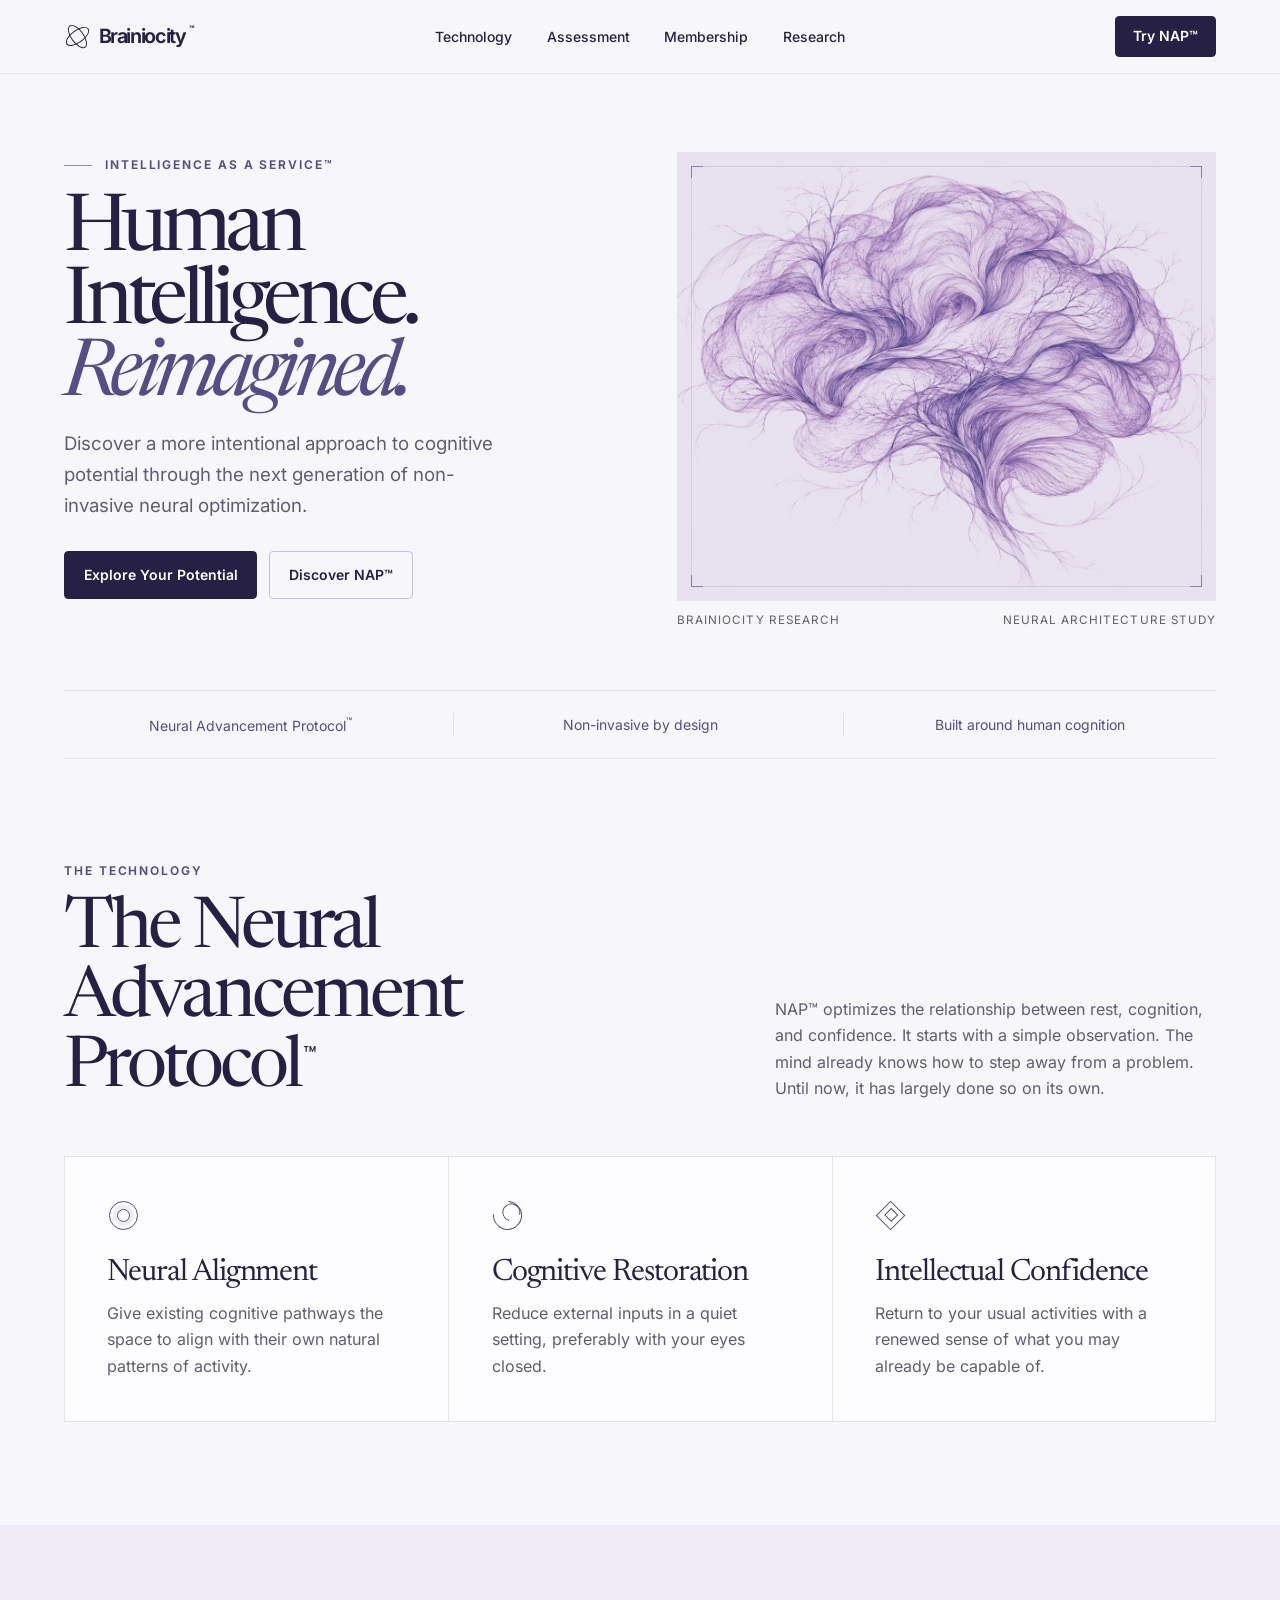
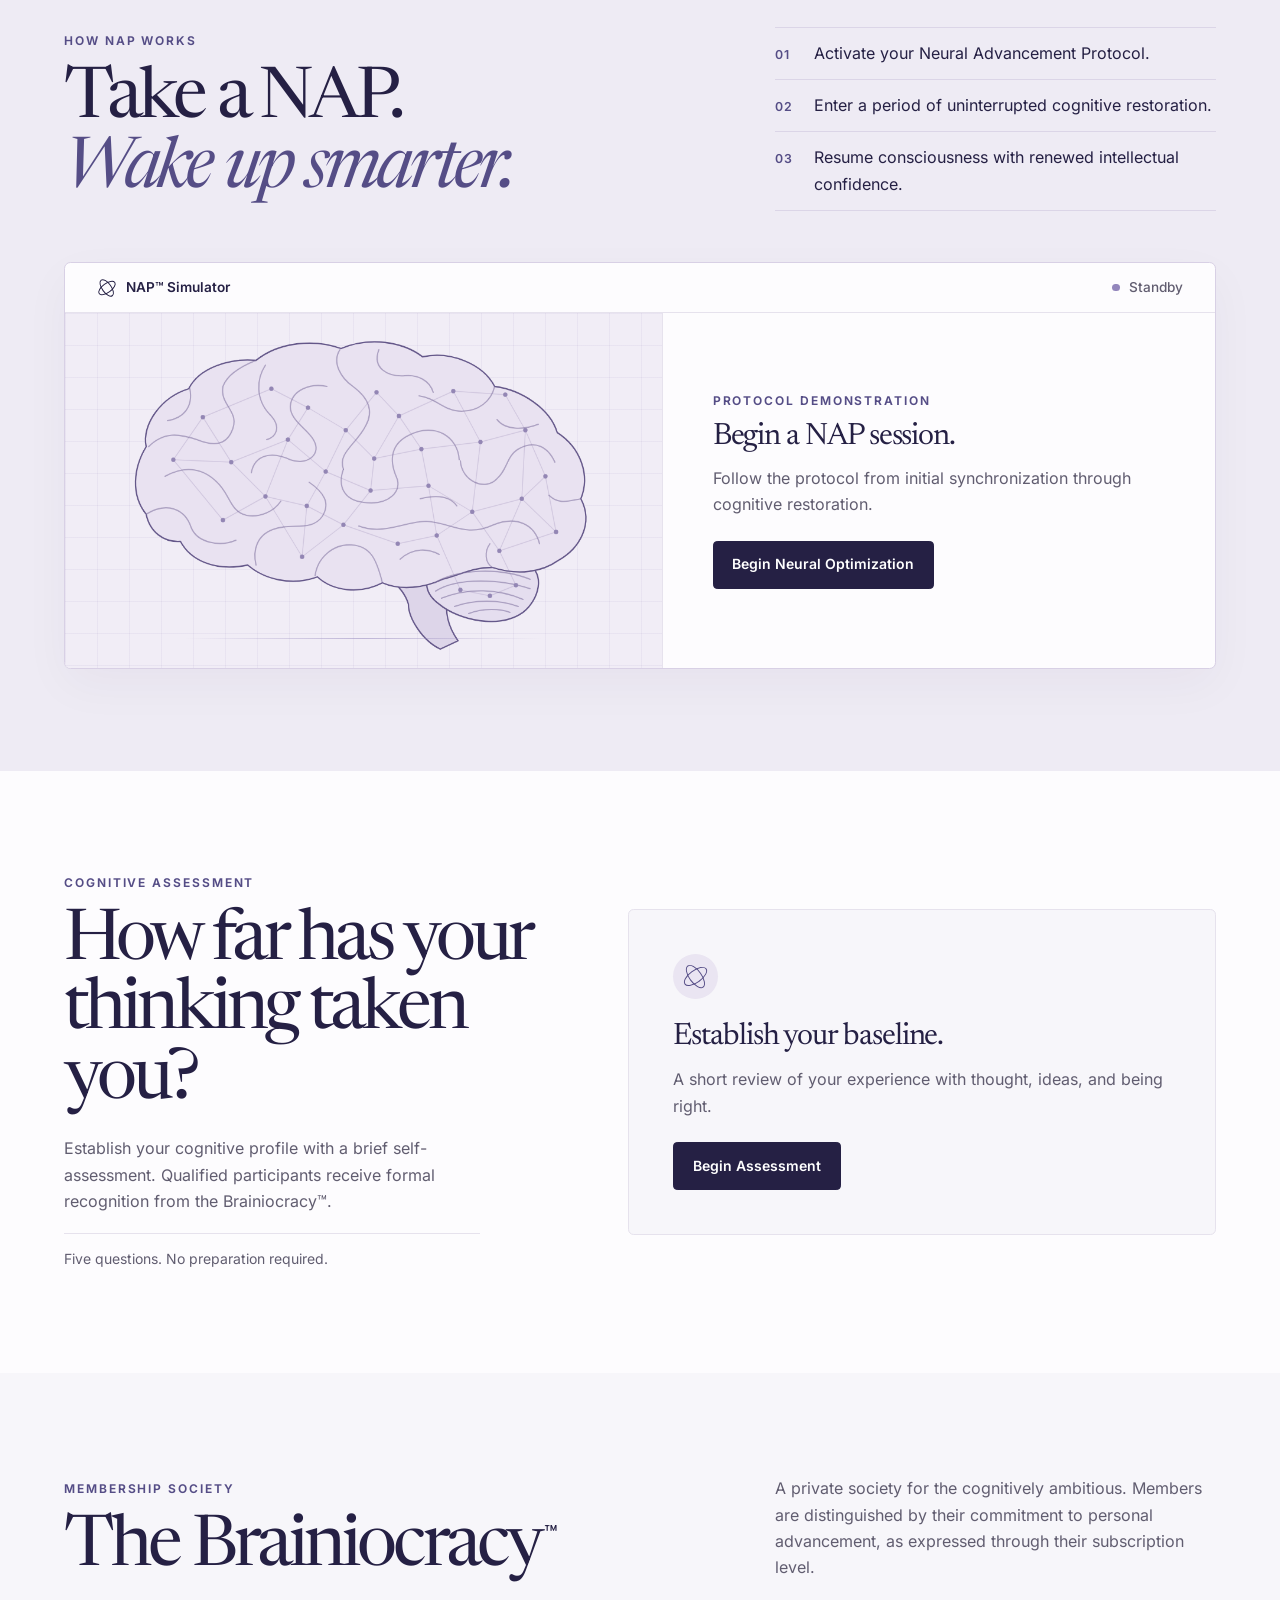
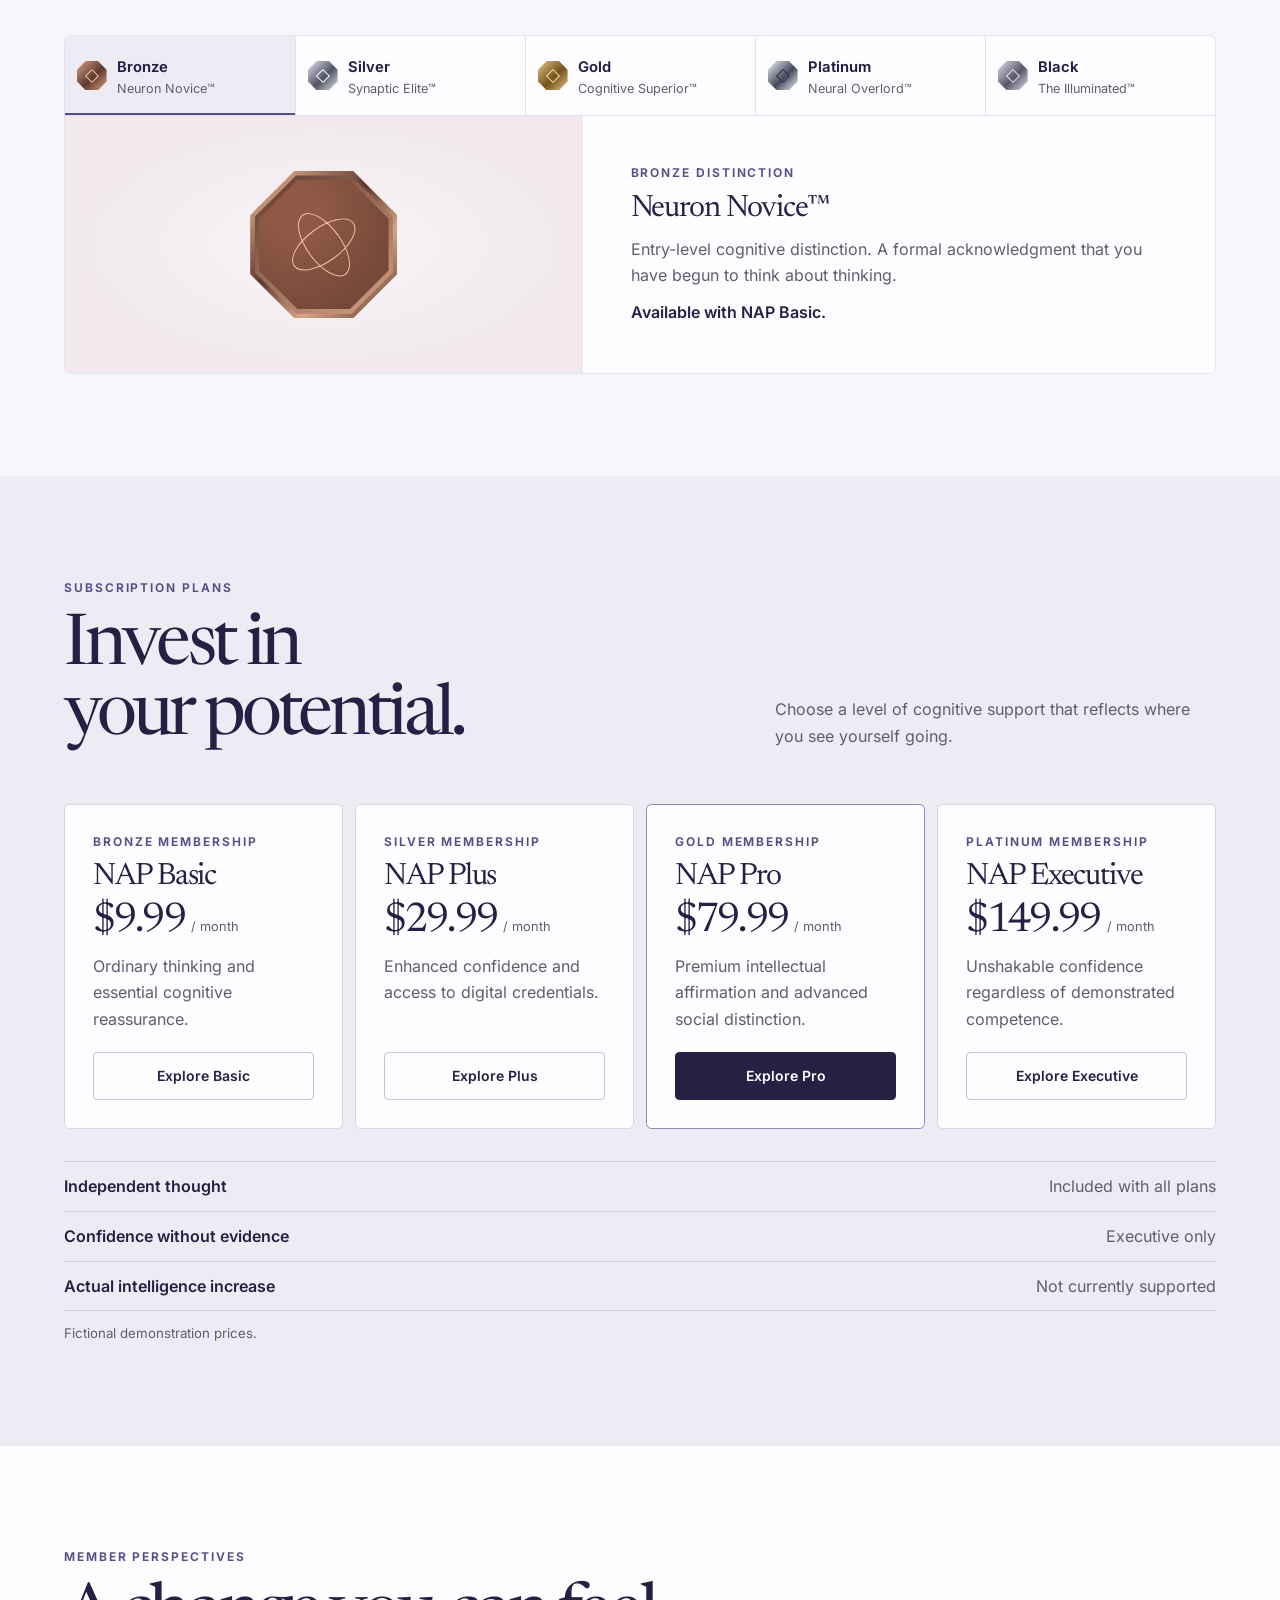
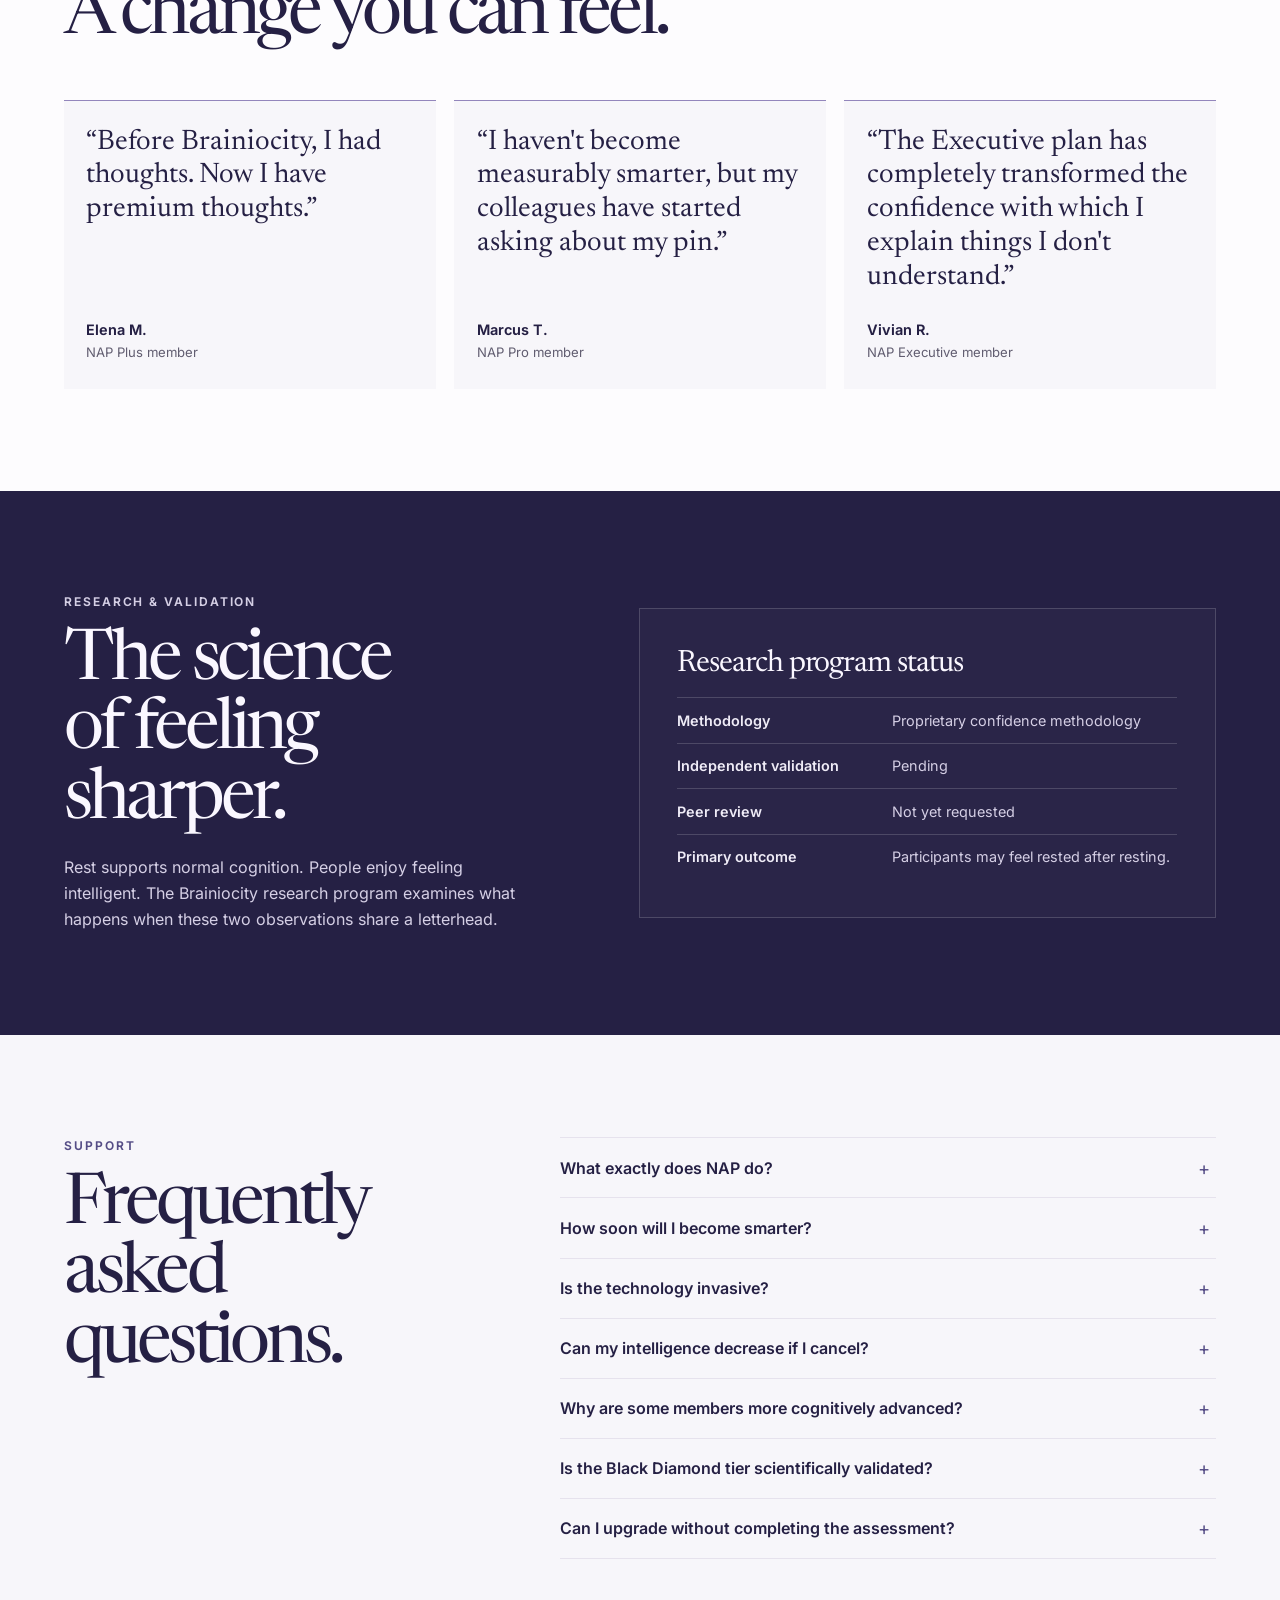
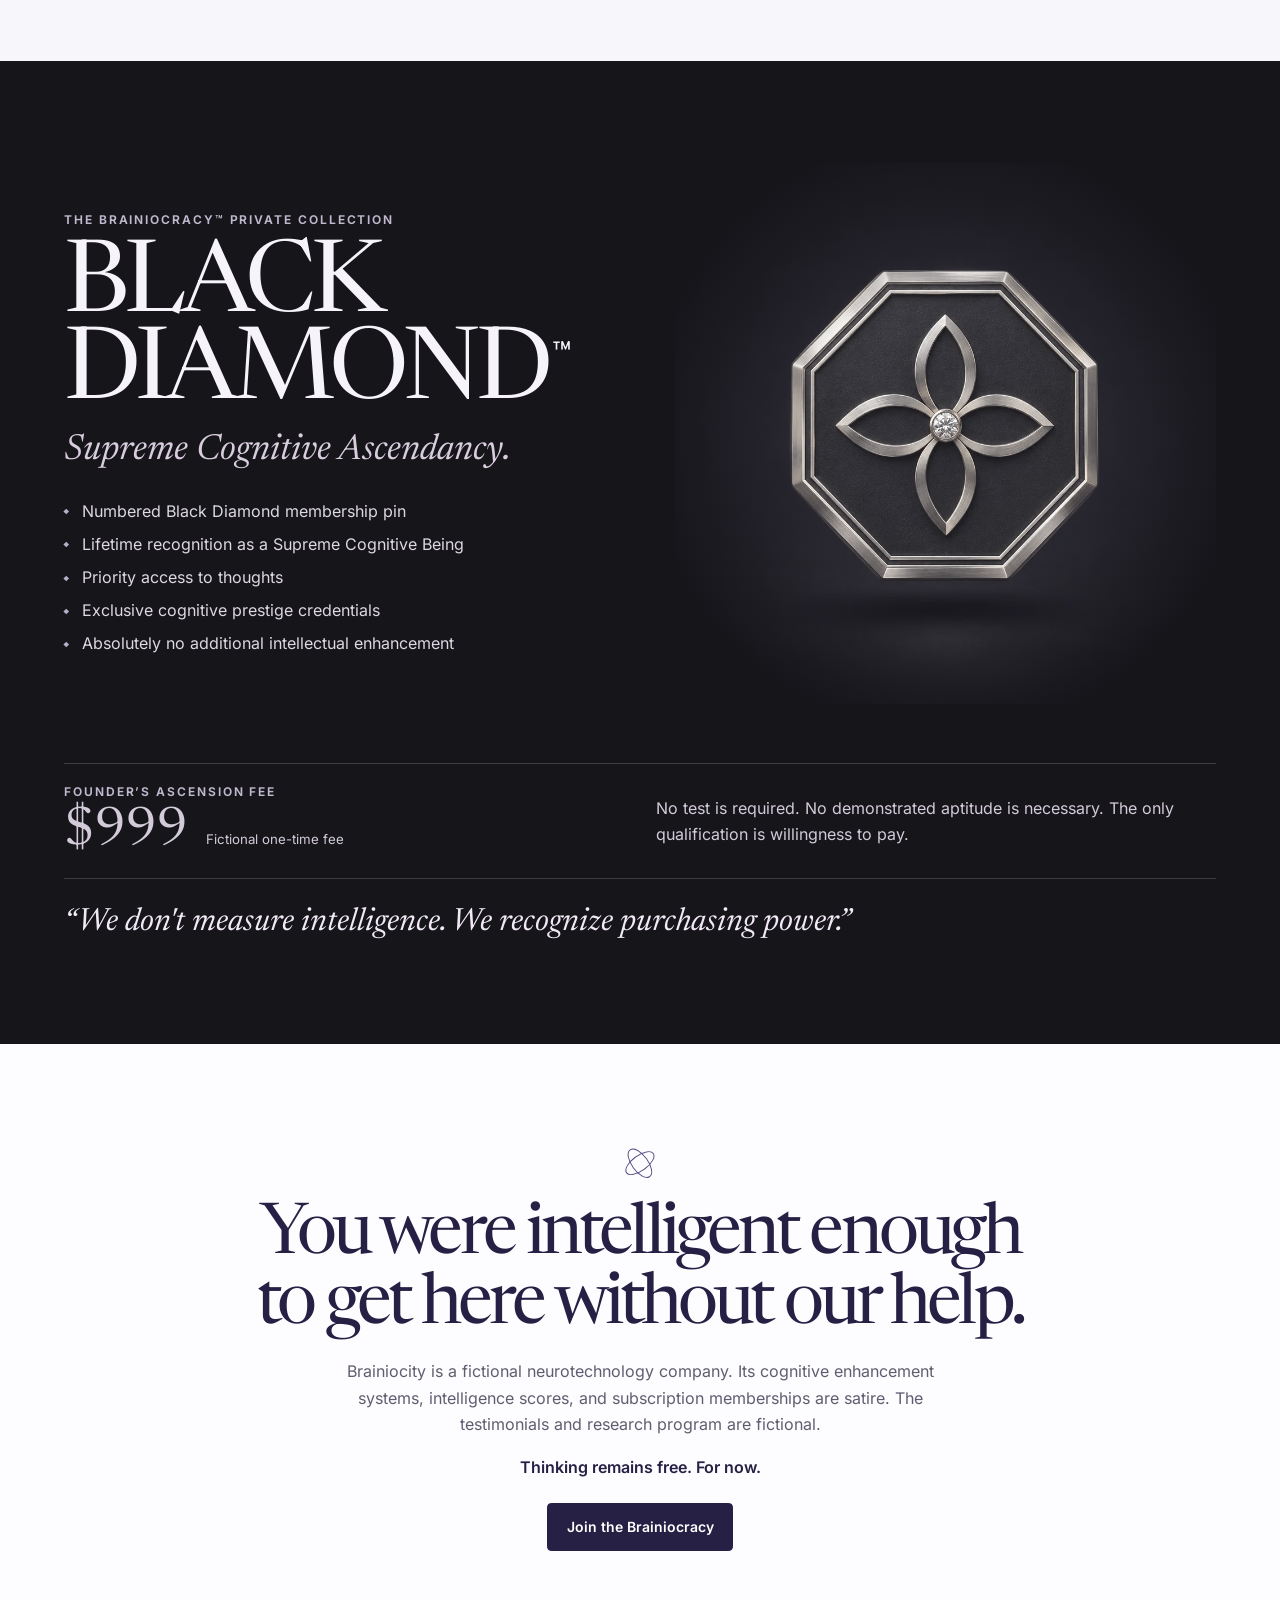
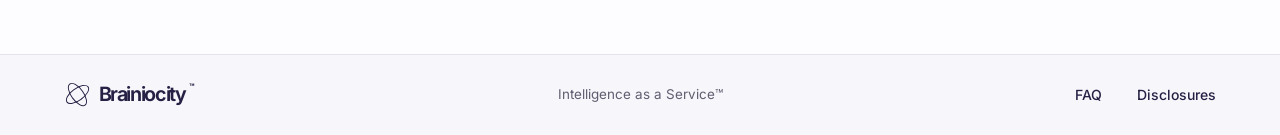
==== index.html @ b43d5d53 "Import the Brainiocity website source and assets" ====
<!doctype html>
<html lang="en">
<head>
  <meta charset="utf-8">
  <meta name="viewport" content="width=device-width, initial-scale=1">
  <meta name="theme-color" content="#F7F6FA">
  <meta name="description" content="Brainiocity introduces the Neural Advancement Protocol, a more intentional approach to rest, cognition, and intellectual confidence.">
  <title>Brainiocity™ | Human Intelligence. Reimagined.</title>
  <link rel="icon" href="assets/favicon.png" type="image/png">
  <link rel="preload" href="assets/newsreader.woff2" as="font" type="font/woff2" crossorigin>
  <link rel="stylesheet" href="style.css">
  <script src="script.js" defer></script>
</head>
<body>
  <a class="skip-link" href="#main">Skip to content</a>
  <header class="site-header">
    <div class="container header-inner">
      <a class="wordmark" href="#top" aria-label="Brainiocity home"><span class="brand-mark" aria-hidden="true"></span>Brainiocity<sup>™</sup></a>
      <button type="button" class="menu-button" id="menu-button" aria-expanded="false" aria-controls="main-nav">Menu <span aria-hidden="true"></span></button>
      <nav id="main-nav" class="main-nav" aria-label="Main navigation">
        <a href="#technology">Technology</a>
        <a href="#assessment">Assessment</a>
        <a href="#brainiocracy">Membership</a>
        <a href="#research">Research</a>
      </nav>
      <a href="#simulator" class="button button-small header-action">Try NAP™</a>
    </div>
  </header>

  <main id="main">
    <section class="hero" id="top" aria-labelledby="hero-title">
      <div class="container">
        <div class="hero-layout">
          <div class="hero-copy">
            <p class="eyebrow"><span class="eyebrow-rule" aria-hidden="true"></span> Intelligence as a Service™</p>
            <h1 id="hero-title">Human Intelligence.<br><em>Reimagined.</em></h1>
            <p class="hero-description">Discover a more intentional approach to cognitive potential through the next generation of non-invasive neural optimization.</p>
            <div class="button-row">
              <a class="button" href="#simulator">Explore Your Potential</a>
              <a class="button button-outline" href="#technology">Discover NAP™</a>
            </div>
          </div>
          <figure class="hero-figure">
            <div class="hero-art">
              <img src="assets/neural-study.webp" width="1320" height="990" alt="">
              <span class="frame-corner top-left" aria-hidden="true"></span><span class="frame-corner top-right" aria-hidden="true"></span>
              <span class="frame-corner bottom-left" aria-hidden="true"></span><span class="frame-corner bottom-right" aria-hidden="true"></span>
            </div>
            <figcaption><span>Brainiocity Research</span><span>Neural architecture study</span></figcaption>
          </figure>
        </div>
        <div class="hero-note">
          <span>Neural Advancement Protocol<span class="small-tm">™</span></span>
          <span>Non-invasive by design</span>
          <span>Built around human cognition</span>
        </div>
      </div>
    </section>

    <section class="section technology" id="technology" aria-labelledby="technology-title">
      <div class="container">
        <div class="split-heading">
          <div><p class="eyebrow">The Technology</p><h2 id="technology-title">The Neural<br class="desktop-break"> Advancement Protocol<span class="tm">™</span></h2></div>
          <p>NAP™ optimizes the relationship between rest, cognition, and confidence. It starts with a simple observation. The mind already knows how to step away from a problem. Until now, it has largely done so on its own.</p>
        </div>
        <div class="pillars">
          <article><span class="pillar-icon alignment" aria-hidden="true"></span><h3>Neural Alignment</h3><p>Give existing cognitive pathways the space to align with their own natural patterns of activity.</p></article>
          <article><span class="pillar-icon restoration" aria-hidden="true"></span><h3>Cognitive Restoration</h3><p>Reduce external inputs in a quiet setting, preferably with your eyes closed.</p></article>
          <article><span class="pillar-icon confidence" aria-hidden="true"></span><h3>Intellectual Confidence</h3><p>Return to your usual activities with a renewed sense of what you may already be capable of.</p></article>
        </div>
      </div>
    </section>

    <section class="section protocol" id="protocol" aria-labelledby="protocol-title">
      <div class="container">
        <div class="split-heading protocol-heading">
          <div><p class="eyebrow">How NAP Works</p><h2 id="protocol-title">Take a NAP.<br><em>Wake up smarter.</em></h2></div>
          <ol class="process">
            <li>Activate your Neural Advancement Protocol.</li>
            <li>Enter a period of uninterrupted cognitive restoration.</li>
            <li>Resume consciousness with renewed intellectual confidence.</li>
          </ol>
        </div>
        <div class="simulator" id="simulator" aria-labelledby="simulator-title">
          <div class="simulator-head"><span><span class="brand-mark" aria-hidden="true"></span> NAP™ Simulator</span><span class="sim-connection"><span aria-hidden="true"></span><span id="sim-state">Standby</span></span></div>
          <div class="simulator-body">
            <div class="brain-stage" id="brain-stage">
              <canvas id="brain" width="960" height="600" aria-hidden="true"></canvas>
              <span class="brain-baseline" aria-hidden="true"></span>
            </div>
            <div class="simulator-content">
              <div id="sim-intro">
                <p class="eyebrow">Protocol Demonstration</p>
                <h3 id="simulator-title">Begin a NAP session.</h3>
                <p>Follow the protocol from initial synchronization through cognitive restoration.</p>
              </div>
              <div class="sim-readout" id="sim-readout" hidden>
                <label for="sim-progress">Protocol progress <span id="progress-text" aria-hidden="true">0%</span></label>
                <progress id="sim-progress" max="100" value="0"></progress>
                <p class="sim-message" id="sim-message" role="status" aria-atomic="true"></p>
              </div>
              <div class="sim-results" id="sim-results" hidden>
                <p class="eyebrow">Cognitive Enhancement Complete</p>
                <h3 tabindex="-1" id="sim-result-heading"><span>Estimated cognitive improvement</span>+0.001%</h3>
                <p><strong>Your neural optimization was successful.</strong></p>
                <p>Improvement falls within our proprietary margin of optimism.</p>
                <p class="fine-print">Results are statistically indistinguishable from doing absolutely nothing. This metric is fictional. No cognitive measurement was performed.</p>
              </div>
              <div class="sim-actions">
                <button class="button" type="button" id="sim-start">Begin Neural Optimization</button>
                <button class="text-button" type="button" id="sim-precision" aria-controls="precision-panel" aria-expanded="false" hidden>Upgrade to NAP Pro for additional decimal places</button>
              </div>
            </div>
          </div>
          <div class="precision-panel" id="precision-panel" hidden>
            <div><p class="eyebrow">Premium Precision</p><h3>Same intelligence. Superior precision.</h3><p class="fine-print">A comparison of fictional results.</p></div>
            <dl>
              <div><dt>NAP Basic</dt><dd>+0.001%</dd></div>
              <div><dt>NAP Pro</dt><dd>+0.00100%</dd></div>
              <div><dt>NAP Executive</dt><dd>+0.00100000%</dd></div>
            </dl>
          </div>
        </div>
      </div>
    </section>

    <section class="section assessment" id="assessment" aria-labelledby="assessment-title">
      <div class="container assessment-layout">
        <div class="section-copy">
          <p class="eyebrow">Cognitive Assessment</p>
          <h2 id="assessment-title">How far has your<br class="desktop-break"> thinking taken you?</h2>
          <p>Establish your cognitive profile with a brief self-assessment. Qualified participants receive formal recognition from the Brainiocracy™.</p>
          <p class="quiet-note">Five questions. No preparation required.</p>
        </div>
        <div class="assessment-card">
          <div id="assessment-intro">
            <div class="assessment-mark"><span class="brand-mark" aria-hidden="true"></span></div>
            <h3>Establish your baseline.</h3>
            <p>A short review of your experience with thought, ideas, and being right.</p>
            <button class="button" id="assessment-start" type="button">Begin Assessment</button>
          </div>
          <form id="assessment-form" hidden>
            <p class="eyebrow" id="question-count"></p>
            <fieldset><legend id="question-text" tabindex="-1"></legend><div id="question-options" class="question-options"></div></fieldset>
            <div class="assessment-actions">
              <button id="question-back" class="text-button" type="button">Back</button>
              <button class="button" id="question-next" type="submit">Continue</button>
            </div>
          </form>
          <form id="certificate-form" hidden>
            <p class="eyebrow">Assessment Complete</p>
            <h3 tabindex="-1" id="qualification-title">You qualify.</h3>
            <p>Your responses demonstrate the potential for intellectual self-confidence required for Brainiocracy™ membership.</p>
            <label class="field-label" for="display-name">Display name</label>
            <input type="text" id="display-name" name="display-name" maxlength="64" required autocomplete="off" placeholder="Name for your certificate">
            <p class="fine-print">Your name stays on this device for this session.</p>
            <div class="assessment-actions"><button class="text-button" type="button" id="assessment-restart">Restart assessment</button><button class="button" type="submit">Generate Certificate</button></div>
          </form>
          <div id="certificate-view" hidden>
            <article class="certificate" id="certificate">
              <span class="brand-mark" aria-hidden="true"></span>
              <p class="eyebrow">The Brainiocracy™</p>
              <h3 tabindex="-1" id="certificate-title">Certified Cognitive Elite</h3>
              <p class="certificate-name" id="certificate-name" dir="auto"></p>
              <p>This individual has demonstrated extraordinary potential for intellectual self-confidence.</p>
              <p class="certificate-disclosure">Novelty credential. No academic or professional standing.</p>
            </article>
            <div class="certificate-actions">
              <button class="button" type="button" id="download-certificate">Download Certificate</button>
              <button class="button button-outline" type="button" id="print-certificate">Print</button>
              <button class="text-button" type="button" id="edit-name">Edit name</button>
            </div>
            <p class="fine-print" id="certificate-download-status" role="status" hidden></p>
          </div>
        </div>
      </div>
    </section>

    <section class="section membership" id="brainiocracy" aria-labelledby="membership-title">
      <div class="container">
        <div class="split-heading">
          <div><p class="eyebrow">Membership Society</p><h2 id="membership-title">The Brainiocracy<span class="tm">™</span></h2></div>
          <p>A private society for the cognitively ambitious. Members are distinguished by their commitment to personal advancement, as expressed through their subscription level.</p>
        </div>
        <div class="membership-explorer">
          <div class="tier-buttons" role="group" aria-label="Explore membership tiers">
            <button type="button" class="tier-button bronze" aria-pressed="true" data-tier="bronze" aria-controls="tier-detail"><span class="mini-pin" aria-hidden="true"></span><span><strong>Bronze</strong><span>Neuron Novice™</span></span></button>
            <button type="button" class="tier-button silver" aria-pressed="false" data-tier="silver" aria-controls="tier-detail"><span class="mini-pin" aria-hidden="true"></span><span><strong>Silver</strong><span>Synaptic Elite™</span></span></button>
            <button type="button" class="tier-button gold" aria-pressed="false" data-tier="gold" aria-controls="tier-detail"><span class="mini-pin" aria-hidden="true"></span><span><strong>Gold</strong><span>Cognitive Superior™</span></span></button>
            <button type="button" class="tier-button platinum" aria-pressed="false" data-tier="platinum" aria-controls="tier-detail"><span class="mini-pin" aria-hidden="true"></span><span><strong>Platinum</strong><span>Neural Overlord™</span></span></button>
            <button type="button" class="tier-button black" aria-pressed="false" data-tier="black" aria-controls="tier-detail"><span class="mini-pin" aria-hidden="true"></span><span><strong>Black</strong><span>The Illuminated™</span></span></button>
          </div>
          <div class="tier-detail bronze" id="tier-detail">
            <div class="tier-visual" aria-hidden="true"><div class="display-pin"><span class="brand-mark"></span></div></div>
            <div class="tier-copy" aria-live="polite">
              <p class="eyebrow" id="tier-finish">Bronze Distinction</p>
              <h3 id="tier-name">Neuron Novice™</h3>
              <p id="tier-description">Entry-level cognitive distinction. A formal acknowledgment that you have begun to think about thinking.</p>
              <p class="tier-benefit" id="tier-benefit">Available with NAP Basic.</p>
              <a href="#black-diamond" class="text-button" id="tier-black-link" hidden>Discover Black Diamond™</a>
            </div>
          </div>
        </div>
      </div>
    </section>

    <section class="section pricing" id="plans" aria-labelledby="pricing-title">
      <div class="container">
        <div class="split-heading">
          <div><p class="eyebrow">Subscription Plans</p><h2 id="pricing-title">Invest in your potential.</h2></div>
          <p>Choose a level of cognitive support that reflects where you see yourself going.</p>
        </div>
        <div class="price-grid">
          <article class="price-card"><p class="eyebrow">Bronze Membership</p><h3>NAP Basic</h3><p class="price">$9.99<span>/ month</span></p><p>Ordinary thinking and essential cognitive reassurance.</p><button type="button" class="button button-outline plan-button" data-plan="basic">Explore Basic</button></article>
          <article class="price-card"><p class="eyebrow">Silver Membership</p><h3>NAP Plus</h3><p class="price">$29.99<span>/ month</span></p><p>Enhanced confidence and access to digital credentials.</p><button type="button" class="button button-outline plan-button" data-plan="plus">Explore Plus</button></article>
          <article class="price-card featured"><p class="eyebrow">Gold Membership</p><h3>NAP Pro</h3><p class="price">$79.99<span>/ month</span></p><p>Premium intellectual affirmation and advanced social distinction.</p><button type="button" class="button plan-button" data-plan="pro">Explore Pro</button></article>
          <article class="price-card"><p class="eyebrow">Platinum Membership</p><h3>NAP Executive</h3><p class="price">$149.99<span>/ month</span></p><p>Unshakable confidence regardless of demonstrated competence.</p><button type="button" class="button button-outline plan-button" data-plan="executive">Explore Executive</button></article>
        </div>
        <div class="comparison">
          <p><strong>Independent thought</strong><span>Included with all plans</span></p>
          <p><strong>Confidence without evidence</strong><span>Executive only</span></p>
          <p><strong>Actual intelligence increase</strong><span>Not currently supported</span></p>
        </div>
        <p class="fine-print pricing-note">Fictional demonstration prices.</p>
      </div>
    </section>

    <section class="section testimonials" aria-labelledby="testimonials-title">
      <div class="container">
        <p class="eyebrow">Member Perspectives</p>
        <h2 id="testimonials-title">A change you can feel.</h2>
        <div class="quotes">
          <figure><blockquote>“Before Brainiocity, I had thoughts. Now I have premium thoughts.”</blockquote><figcaption>Elena M. <span>NAP Plus member</span></figcaption></figure>
          <figure><blockquote>“I haven't become measurably smarter, but my colleagues have started asking about my pin.”</blockquote><figcaption>Marcus T. <span>NAP Pro member</span></figcaption></figure>
          <figure><blockquote>“The Executive plan has completely transformed the confidence with which I explain things I don't understand.”</blockquote><figcaption>Vivian R. <span>NAP Executive member</span></figcaption></figure>
        </div>
      </div>
    </section>

    <section class="section research" id="research" aria-labelledby="research-title">
      <div class="container research-layout">
        <div><p class="eyebrow">Research &amp; Validation</p><h2 id="research-title">The science<br>of feeling sharper.</h2><p>Rest supports normal cognition. People enjoy feeling intelligent. The Brainiocity research program examines what happens when these two observations share a letterhead.</p></div>
        <div class="research-record">
          <h3>Research program status</h3>
          <dl>
            <div><dt>Methodology</dt><dd>Proprietary confidence methodology</dd></div>
            <div><dt>Independent validation</dt><dd>Pending</dd></div>
            <div><dt>Peer review</dt><dd>Not yet requested</dd></div>
            <div><dt>Primary outcome</dt><dd>Participants may feel rested after resting.</dd></div>
          </dl>
        </div>
      </div>
    </section>

    <section class="section faq" id="faq" aria-labelledby="faq-title">
      <div class="container faq-layout">
        <div><p class="eyebrow">Support</p><h2 id="faq-title">Frequently asked questions.</h2></div>
        <div class="faq-list">
          <details><summary>What exactly does NAP do?</summary><p>NAP provides a structured period for rest and reflection. The structure is proprietary. The rest and reflection are yours.</p></details>
          <details><summary>How soon will I become smarter?</summary><p>Experiences vary. Some members notice a difference in confidence immediately. A measurable increase in intelligence has yet to be scheduled.</p></details>
          <details><summary>Is the technology invasive?</summary><p>The protocol requires no implants, electrodes, or physical intervention. A comfortable surface is generally sufficient.</p></details>
          <details><summary>Can my intelligence decrease if I cancel?</summary><p>Your existing intelligence remains yours. You may experience a reduction in the number of emails confirming it.</p></details>
          <details><summary>Why are some members more cognitively advanced?</summary><p>Our distinctions reflect each member’s level of commitment. Monthly billing gives us a consistent way to measure it.</p></details>
          <details><summary>Is the Black Diamond tier scientifically validated?</summary><p>Our internal team has verified the finish of the pin. Scientific validation of its wearer remains outside the scope of the program.</p></details>
          <details><summary>Can I upgrade without completing the assessment?</summary><p>Yes. A willingness to upgrade is one of the strongest indicators we consider.</p></details>
        </div>
      </div>
    </section>

    <section class="section black-diamond" id="black-diamond" aria-labelledby="black-diamond-title">
      <div class="container">
        <div class="diamond-layout">
          <div class="diamond-copy">
            <p class="eyebrow">The Brainiocracy™ Private Collection</p>
            <h2 id="black-diamond-title">BLACK<br>DIAMOND<span class="tm">™</span></h2>
            <p class="diamond-subtitle">Supreme Cognitive Ascendancy.</p>
            <ul>
              <li>Numbered Black Diamond membership pin</li>
              <li>Lifetime recognition as a Supreme Cognitive Being</li>
              <li>Priority access to thoughts</li>
              <li>Exclusive cognitive prestige credentials</li>
              <li>Absolutely no additional intellectual enhancement</li>
            </ul>
          </div>
          <figure class="diamond-figure">
            <img src="assets/black-diamond.webp" width="960" height="960" alt="Matte-black octagonal lapel pin with platinum trim and a small simulated diamond at the center" loading="lazy">
          </figure>
        </div>
        <div class="ascension">
          <div><p class="eyebrow">Founder’s Ascension Fee</p><p class="ascension-price">$999 <span>Fictional one-time fee</span></p></div>
          <p>No test is required. No demonstrated aptitude is necessary. The only qualification is willingness to pay.</p>
        </div>
        <p class="diamond-closing">“We don't measure intelligence. We recognize purchasing power.”</p>
      </div>
    </section>

    <section class="section reveal" id="disclosure" aria-labelledby="reveal-title">
      <div class="container reveal-inner">
        <span class="brand-mark" aria-hidden="true"></span>
        <h2 id="reveal-title">You were intelligent enough<br class="desktop-break"> to get here without our help.</h2>
        <p>Brainiocity is a fictional neurotechnology company. Its cognitive enhancement systems, intelligence scores, and subscription memberships are satire. The testimonials and research program are fictional.</p>
        <p class="reveal-tagline">Thinking remains free. For now.</p>
        <button class="button" id="join-button" type="button">Join the Brainiocracy</button>
      </div>
    </section>
  </main>

  <footer class="site-footer">
    <div class="container footer-inner">
      <a class="wordmark" href="#top" aria-label="Brainiocity home"><span class="brand-mark" aria-hidden="true"></span>Brainiocity<sup>™</sup></a>
      <span>Intelligence as a Service™</span>
      <nav aria-label="Footer navigation"><a href="#faq">FAQ</a><a href="#disclosure">Disclosures</a></nav>
    </div>
  </footer>

  <dialog id="novelty-dialog" aria-labelledby="dialog-title">
    <form method="dialog" class="dialog-close"><button type="submit" class="close-button" aria-label="Close">×</button></form>
    <p class="eyebrow" id="dialog-label"></p>
    <h2 id="dialog-title"></h2>
    <p id="dialog-copy"></p>
    <p class="fine-print" id="dialog-note"></p>
    <a class="button" id="dialog-action" href="#assessment">Take the Assessment</a>
  </dialog>
</body>
</html>
---- style.css ----
@font-face {
  font-family: Inter;
  src: url("assets/inter.woff2") format("woff2");
  font-weight: 400 700;
  font-display: swap;
}
@font-face {
  font-family: Newsreader;
  src: url("assets/newsreader.woff2") format("woff2");
  font-weight: 400 600;
  font-display: swap;
}
@font-face {
  font-family: Newsreader;
  src: url("assets/newsreader-italic.woff2") format("woff2");
  font-weight: 400 600;
  font-style: italic;
  font-display: swap;
}

:root {
  color-scheme: light;
  --indigo: #252044;
  --violet: #554d86;
  --lavender: #9386bc;
  --paper: #f7f6fa;
  --white: #fdfcfe;
  --ink: #252330;
  --muted: #615d70;
  --slate: #777383;
  --line: #e6e2ed;
  --serif: Newsreader, Georgia, serif;
  --sans: Inter, system-ui, sans-serif;
  --container: 74rem;
  --gutter: clamp(1.25rem, 5vw, 4.5rem);
  --section: clamp(4rem, 8vw, 7rem);
  --ease: 180ms ease;
}

*, *::before, *::after { box-sizing: border-box; }
[hidden] { display: none !important; }
html { scroll-behavior: smooth; }
body { margin: 0; background: var(--paper); color: var(--ink); font: 400 1rem/1.65 var(--sans); }
body:has(dialog[open]) { overflow: hidden; }
h1, h2, h3, p, figure, blockquote, dl, dd { margin: 0; }
h1, h2, h3 { color: var(--indigo); font-family: var(--serif); font-weight: 400; }
h2 { font-size: clamp(2.8rem, 5.5vw, 5rem); line-height: .99; letter-spacing: -.055em; text-wrap: balance; }
h3 { font-size: clamp(1.65rem, 2.4vw, 2.25rem); line-height: 1.08; letter-spacing: -.035em; }
p { color: var(--muted); }
a { color: inherit; }
img { display: block; max-width: 100%; height: auto; }
button, input { font: inherit; }
button { cursor: pointer; }
:focus-visible { outline: 2px solid var(--violet); outline-offset: 4px; }
:focus:not(:focus-visible) { outline: none; }
[id] { scroll-margin-top: 6rem; }
.container { width: min(var(--container), calc(100% - var(--gutter) * 2)); margin-inline: auto; }
.section { padding-block: var(--section); }
.eyebrow { color: var(--violet); font-size: .75rem; font-weight: 650; line-height: 1.45; letter-spacing: .16em; text-transform: uppercase; }
.eyebrow + h2 { margin-top: 1.05rem; }
.eyebrow + h3 { margin-top: .65rem; }
.eyebrow-rule { width: 1.75rem; height: 1px; display: inline-block; vertical-align: middle; margin-right: .5rem; background: var(--lavender); }
.tm { font: 500 .31em/1 var(--sans); letter-spacing: 0; vertical-align: super; margin-left: .12em; }
.fine-print { font-size: .83rem; line-height: 1.55; }
.skip-link { position: fixed; z-index: 10; top: .6rem; left: .6rem; padding: .65rem 1rem; color: white; background: var(--indigo); transform: translateY(-140%); }
.skip-link:focus { transform: translateY(0); }
.button-row { display: flex; flex-wrap: wrap; gap: .75rem; }
.button {
  min-height: 3rem; display: inline-flex; align-items: center; justify-content: center; padding: .7rem 1.17rem;
  border: 1px solid var(--indigo); border-radius: .26rem; background: var(--indigo); color: white;
  font-size: .875rem; font-weight: 600; line-height: 1.35; text-align: center; text-decoration: none;
  transition: background var(--ease), border-color var(--ease), color var(--ease);
}
.button:hover { background: var(--violet); border-color: var(--violet); }
.button:disabled, .button[aria-disabled="true"] { cursor: default; opacity: .65; }
.button-outline { background: transparent; color: var(--indigo); border-color: #c8bfd9; }
.button-outline:hover { background: #ede9f4; border-color: var(--lavender); }
.button-small { min-height: 2.55rem; padding: .53rem 1.05rem; }
.text-button { padding: .22rem 0; border: 0; background: transparent; color: var(--violet); font-size: .875rem; font-weight: 650; line-height: 1.5; text-align: left; text-decoration: underline; text-underline-offset: .2em; }
.text-button:hover { color: var(--indigo); }
.brand-mark { position: relative; width: 1.68rem; height: 1.68rem; display: inline-grid; place-items: center; flex: none; transform: rotate(-36deg); }
.brand-mark::before, .brand-mark::after { content: ""; grid-area: 1 / 1; width: 100%; height: 48%; border: 1.3px solid currentColor; border-radius: 50%; }
.brand-mark::after { transform: rotate(90deg); }

.site-header { position: sticky; top: 0; z-index: 5; background: #f7f6faf7; border-bottom: 1px solid var(--line); backdrop-filter: blur(12px); }
.header-inner { min-height: 4.55rem; display: grid; grid-template-columns: 1fr auto 1fr; align-items: center; gap: 1.4rem; }
.wordmark { display: inline-flex; align-items: center; justify-self: start; gap: .48rem; color: var(--indigo); text-decoration: none; font-size: 1.23rem; font-weight: 650; line-height: 1; letter-spacing: -.07em; }
.wordmark sup { align-self: start; margin: .15rem 0 0 -.28rem; font-size: .55rem; letter-spacing: 0; }
.main-nav, .footer-inner nav { display: flex; flex-wrap: wrap; gap: clamp(1rem, 2.7vw, 2.25rem); }
.main-nav a, .footer-inner nav a { color: var(--indigo); font-size: .875rem; font-weight: 500; text-decoration: none; }
.main-nav a:hover, .footer-inner nav a:hover { text-decoration: underline; text-underline-offset: 5px; }
.header-action { justify-self: end; }
.menu-button { display: none; }

.hero { padding-top: clamp(3rem, 6.1vw, 6rem); }
.hero-layout { display: grid; grid-template-columns: 1.04fr 1fr; gap: clamp(1.4rem, 4.1vw, 4rem); align-items: center; }
.hero-copy { padding-bottom: 1.6rem; }
.hero h1 { margin: 1.45rem 0 .9rem; font-size: clamp(3rem, 6.15vw, 6.15rem); line-height: .92; letter-spacing: -.071em; }
.hero h1 em, .protocol h2 em { color: var(--violet); font-weight: 400; }
.hero-description { max-width: 28rem; font-size: clamp(1rem, 1.45vw, 1.16rem); line-height: 1.68; }
.hero .button-row { margin-top: 1.85rem; }
.hero-art { position: relative; display: grid; place-items: center; min-width: 0; aspect-ratio: 1.2; background-color: #f0edf5; isolation: isolate; }
.hero-art img { position: absolute; width: 100%; height: 100%; object-fit: cover; mix-blend-mode: multiply; }
.hero-art::after { content: ""; position: absolute; z-index: 1; inset: .9rem; border: 1px solid #8476ad33; pointer-events: none; }
.frame-corner { position: absolute; z-index: 2; width: .75rem; height: .75rem; border-style: solid; border-color: #8a7eac; }
.top-left { top: .9rem; left: .9rem; border-width: 1px 0 0 1px; }
.top-right { top: .9rem; right: .9rem; border-width: 1px 1px 0 0; }
.bottom-left { bottom: .9rem; left: .9rem; border-width: 0 0 1px 1px; }
.bottom-right { bottom: .9rem; right: .9rem; border-width: 0 1px 1px 0; }
.hero-figure figcaption { display: flex; justify-content: space-between; gap: .75rem; padding-top: .75rem; color: var(--muted); font-size: .73rem; line-height: 1.35; letter-spacing: .09em; text-transform: uppercase; }
.hero-note { display: grid; grid-template-columns: repeat(3, 1fr); align-items: center; gap: 1rem; margin-top: clamp(2rem, 4.8vw, 4.3rem); padding: 1.35rem 0; border-block: 1px solid var(--line); color: var(--violet); font-size: .875rem; text-align: center; }
.hero-note span + span { border-inline-start: 1px solid var(--line); }
.hero-note .small-tm { border: 0; font-size: .73em; vertical-align: super; }

.split-heading { display: grid; grid-template-columns: 1.18fr .82fr; gap: clamp(1.8rem, 6vw, 6rem); align-items: end; margin-bottom: clamp(2rem, 4vw, 3.6rem); }
.split-heading > p { max-width: 27rem; padding-bottom: .2rem; }
.pillars { display: grid; grid-template-columns: repeat(3, 1fr); border: 1px solid var(--line); background: var(--white); }
.pillars article { padding: clamp(1.4rem, 3.4vw, 2.65rem); }
.pillars article + article { border-left: 1px solid var(--line); }
.pillars p { margin-top: .65rem; }
.pillar-icon { position: relative; width: 2rem; height: 2rem; display: grid; place-items: center; margin-bottom: 1.55rem; color: var(--violet); }
.pillar-icon::before, .pillar-icon::after { content: ""; position: absolute; border: 1px solid currentColor; }
.alignment::before { width: 1.85rem; height: 1.85rem; border-radius: 50%; }
.alignment::after { width: .83rem; height: .83rem; border-radius: 50%; box-shadow: 0 0 0 .23rem #eeebf5; }
.restoration::before { width: 1.8rem; height: 1.8rem; border-radius: 50%; border-top-color: transparent; transform: rotate(-41deg); }
.restoration::after { width: 1.15rem; height: 1.15rem; border-radius: 50%; border-top-color: transparent; transform: translate(.18rem, -.18rem) rotate(151deg); }
.confidence::before { width: 1.32rem; height: 1.32rem; transform: rotate(45deg); }
.confidence::after { width: .65rem; height: .65rem; transform: rotate(45deg); }

.protocol { background: #eeebf4; }
.protocol-heading { align-items: center; }
.process { margin: 0; padding: 0; list-style: none; counter-reset: process; }
.process li { display: grid; grid-template-columns: 1.7rem 1fr; gap: .7rem; align-items: baseline; padding: .77rem 0; border-bottom: 1px solid #dbd5e7; color: var(--indigo); }
.process li:first-child { border-top: 1px solid #dbd5e7; }
.process li::before { counter-increment: process; content: counter(process, decimal-leading-zero); color: var(--violet); font-size: .77rem; font-weight: 600; letter-spacing: .06em; }
.simulator { overflow: hidden; border: 1px solid #d8d0e5; border-radius: .4rem; background: var(--white); box-shadow: 0 1rem 3rem #3023490a; }
.simulator-head { display: flex; justify-content: space-between; align-items: center; gap: 1rem; padding: .85rem clamp(1rem, 3vw, 2rem); border-bottom: 1px solid var(--line); color: var(--indigo); font-size: .85rem; font-weight: 600; }
.simulator-head > span { display: inline-flex; align-items: center; gap: .55rem; }
.simulator-head .brand-mark { width: 1.25rem; height: 1.25rem; }
.sim-connection { color: var(--muted); font-weight: 500; }
.sim-connection > span:first-child { width: .49rem; height: .49rem; background: var(--lavender); border-radius: 50%; }
.simulator-body { display: grid; grid-template-columns: 1.04fr .96fr; align-items: stretch; }
.brain-stage { position: relative; min-width: 0; min-height: 20rem; display: grid; place-items: center; background-color: #f1edf6; background-image: linear-gradient(#7c6aa912 1px, transparent 1px), linear-gradient(90deg, #7c6aa912 1px, transparent 1px); background-size: 2rem 2rem; border-right: 1px solid var(--line); }
.brain-stage canvas { display: block; width: min(95%, 37rem); height: auto; }
.brain-baseline { position: absolute; width: 60%; height: 1px; left: 20%; bottom: 1.8rem; background: linear-gradient(90deg, transparent, #9386bc88, transparent); }
.simulator-content { display: flex; min-height: 20rem; flex-direction: column; justify-content: center; align-items: start; padding: clamp(1.3rem, 4.3vw, 3.1rem); }
.simulator-content p:not(.eyebrow) { margin-top: .7rem; }
.sim-actions { display: flex; flex-wrap: wrap; align-items: center; gap: .7rem 1rem; margin-top: 1.45rem; }
.sim-readout { width: 100%; }
.sim-readout label { display: flex; justify-content: space-between; gap: 1rem; margin-bottom: .38rem; color: var(--indigo); font-size: .875rem; }
progress { width: 100%; height: .42rem; border: 0; border-radius: 1rem; background: var(--line); color: var(--violet); appearance: none; overflow: hidden; }
progress::-webkit-progress-bar { background: var(--line); }
progress::-webkit-progress-value { background: var(--violet); }
progress::-moz-progress-bar { background: var(--violet); }
.sim-message { min-height: 3.25rem; }
.sim-results h3 { margin-top: .45rem; font-size: clamp(3.5rem, 6vw, 5rem); line-height: .95; }
.sim-results h3 span { display: block; margin-bottom: .6rem; font: 500 .88rem/1.5 var(--sans); letter-spacing: 0; }
.sim-results strong { color: var(--indigo); font-weight: 600; }
.precision-panel { display: grid; grid-template-columns: 1fr 1fr; gap: 1.3rem 2rem; border-top: 1px solid var(--line); background: #f7f5fa; padding: clamp(1.3rem, 3vw, 2rem); }
.precision-panel .fine-print { margin-top: .45rem; }
.precision-panel dl > div { display: flex; flex-wrap: wrap; justify-content: space-between; gap: .12rem .7rem; padding: .34rem 0; border-bottom: 1px solid var(--line); }
.precision-panel dt { color: var(--muted); }
.precision-panel dd { color: var(--indigo); font-variant-numeric: tabular-nums; }

.assessment { background: var(--white); }
.assessment-layout { display: grid; grid-template-columns: .9fr 1.1fr; gap: clamp(1.65rem, 6.5vw, 6rem); align-items: center; }
.section-copy > p:not(.eyebrow) { margin-top: 1.15rem; max-width: 26rem; }
.section-copy .quiet-note { padding-top: .85rem; border-top: 1px solid var(--line); font-size: .875rem; }
.assessment-card { padding: clamp(1.3rem, 4.2vw, 2.75rem); border: 1px solid var(--line); border-radius: .35rem; background: var(--paper); min-width: 0; }
#assessment-intro p, #certificate-form > p:not(.eyebrow), #novelty-dialog p:not(.eyebrow) { margin-top: .8rem; }
#assessment-intro .button { margin-top: 1.45rem; }
.assessment-mark { display: grid; place-items: center; width: 2.8rem; height: 2.8rem; margin-bottom: 1.35rem; background: #eae5f2; color: var(--violet); border-radius: 50%; }
#assessment-form fieldset { border: 0; padding: 0; margin: 0; min-width: 0; }
#assessment-form legend { padding: 0; margin-top: .6rem; color: var(--indigo); font: 400 2rem/1.12 var(--serif); letter-spacing: -.035em; }
.question-options { display: grid; gap: .5rem; margin-top: 1rem; }
.question-option { min-height: 2.68rem; display: flex; align-items: center; gap: .6rem; padding: .46rem .72rem; border: 1px solid #dcd6e7; border-radius: .22rem; color: var(--indigo); background: var(--white); cursor: pointer; }
.question-option:has(:checked) { border-color: var(--violet); background: #ede8f4; }
.question-option input { width: 1.05rem; height: 1.05rem; margin: 0; accent-color: var(--violet); }
.assessment-actions, .certificate-actions { display: flex; flex-wrap: wrap; justify-content: space-between; align-items: center; gap: .75rem; margin-top: 1.3rem; }
#question-next { margin-inline-start: auto; }
.field-label { display: block; margin: 1.25rem 0 .3rem; color: var(--indigo); font-size: .875rem; font-weight: 600; }
#display-name { width: 100%; min-height: 2.8rem; padding: .5rem .7rem; border: 1px solid #aaa1bd; border-radius: .22rem; background: var(--white); color: var(--ink); }
.certificate { display: grid; justify-items: center; gap: .72rem; padding: clamp(1rem, 3vw, 2.15rem); text-align: center; background: #fdfbff; border: 4px double var(--lavender); }
.certificate .brand-mark { color: var(--violet); }
.certificate h3 { margin: 0; }
.certificate .certificate-name { max-width: 100%; overflow-wrap: anywhere; unicode-bidi: plaintext; color: var(--indigo); font: italic 400 clamp(1.9rem, 3vw, 2.65rem)/1.08 var(--serif); }
.certificate-disclosure { font-size: .83rem; }
.certificate-actions { justify-content: start; }
#certificate-download-status { margin-top: .6rem; }

.membership-explorer { overflow: hidden; border: 1px solid var(--line); border-radius: .35rem; background: var(--white); }
.tier-buttons { display: grid; grid-template-columns: repeat(5, 1fr); }
.tier-button { display: flex; align-items: center; gap: .65rem; min-height: 5rem; min-width: 0; padding: .8rem .75rem; border: 0; border-bottom: 1px solid var(--line); background: transparent; color: var(--indigo); text-align: left; }
.tier-button + .tier-button { border-left: 1px solid var(--line); }
.tier-button:focus-visible { outline-offset: -4px; }
.tier-button:hover, .tier-button[aria-pressed="true"] { background: #eeebf5; }
.tier-button[aria-pressed="true"] { box-shadow: inset 0 -2px var(--violet); }
.tier-button strong, .tier-button > span > span { display: block; }
.tier-button strong { font-size: .92rem; font-weight: 650; }
.tier-button > span > span { margin-top: .05rem; color: var(--muted); font-size: .79rem; line-height: 1.35; }
.bronze { --pin-dark: #5e392e; --pin-lit: #d6a485; --pin-face: #915a46; --pin-ink: #f3c6a8; --pin-back: #f1e9ed; }
.silver { --pin-dark: #505264; --pin-lit: #e7e8f1; --pin-face: #838594; --pin-ink: #fff; --pin-back: #ebeaf2; }
.gold { --pin-dark: #74501d; --pin-lit: #e8c687; --pin-face: #a77939; --pin-ink: #ffdfa4; --pin-back: #f3ede7; }
.platinum { --pin-dark: #45485c; --pin-lit: #f1f4fa; --pin-face: #a3a8b6; --pin-ink: #2d3044; --pin-back: #e9eaf3; }
.black { --pin-dark: #57576a; --pin-lit: #e5e2ed; --pin-face: #21202a; --pin-ink: #e5e2ed; --pin-back: #e9e5ef; }
.mini-pin, .display-pin, .display-pin::before, .display-pin::after { clip-path: polygon(30% 0, 70% 0, 100% 30%, 100% 70%, 70% 100%, 30% 100%, 0 70%, 0 30%); }
.mini-pin { display: grid; place-items: center; flex: 0 0 1.85rem; height: 1.85rem; background: linear-gradient(135deg, var(--pin-lit), var(--pin-dark) 55%, var(--pin-lit)); }
.mini-pin::after { content: ""; width: .62rem; height: .62rem; transform: rotate(45deg); border: 1px solid var(--pin-ink); }
.tier-detail { display: grid; grid-template-columns: .9fr 1.1fr; align-items: stretch; }
.tier-visual { display: grid; place-items: center; min-height: 16rem; background: radial-gradient(ellipse at center, #ffffff90, transparent 67%), var(--pin-back); }
.display-pin { position: relative; width: clamp(6rem, 14vw, 9.2rem); aspect-ratio: 1; display: grid; place-items: center; isolation: isolate; color: var(--pin-ink); background: linear-gradient(137deg, var(--pin-lit) 10%, var(--pin-dark) 43%, var(--pin-lit) 68%, var(--pin-dark)); }
.display-pin::before, .display-pin::after { content: ""; position: absolute; z-index: -1; inset: 3%; background: linear-gradient(145deg, var(--pin-dark), var(--pin-lit)); }
.display-pin::after { inset: 6%; background: radial-gradient(at 28% 24%, var(--pin-face) 15%, var(--pin-dark) 130%); }
.display-pin .brand-mark { width: 50%; height: 50%; }
.tier-copy { align-self: center; padding: clamp(1.4rem, 4vw, 3rem); }
.tier-copy > p:not(.eyebrow) { margin-top: .65rem; }
.tier-copy .tier-benefit { color: var(--indigo); font-weight: 600; }
.tier-copy .text-button { display: inline-block; margin-top: .7rem; }

.pricing { background: #eeebf4; }
.price-grid { display: grid; grid-template-columns: repeat(4, 1fr); gap: .75rem; }
.price-card { display: flex; flex-direction: column; align-items: start; gap: .6rem; padding: clamp(1rem, 2.6vw, 1.75rem); border: 1px solid #dbd5e7; border-radius: .34rem; background: var(--white); }
.price-card.featured { border-color: var(--lavender); }
.price-card h3 { margin: 0; }
.price-card .price { color: var(--indigo); font: 400 clamp(2.1rem, 3.2vw, 3.2rem)/1 var(--serif); letter-spacing: -.045em; white-space: nowrap; }
.price-card .price span { margin-left: .4rem; color: var(--muted); font: 400 .8rem/1.5 var(--sans); letter-spacing: 0; }
.price-card .button { margin-top: auto; width: 100%; }
.price-card p:last-of-type { margin-bottom: .65rem; }
.comparison { margin-top: 2rem; border-top: 1px solid #d8d1e4; }
.comparison p { display: flex; justify-content: space-between; gap: .7rem 1.2rem; padding: .7rem 0; border-bottom: 1px solid #d8d1e4; }
.comparison strong { color: var(--indigo); font-weight: 600; }
.comparison span { text-align: end; }
.pricing-note { margin-top: .7rem; }

.testimonials { background: var(--white); }
.quotes { display: grid; grid-template-columns: repeat(3, 1fr); gap: 1.15rem; margin-top: clamp(1.75rem, 4vw, 3rem); }
.quotes figure { display: flex; flex-direction: column; justify-content: space-between; gap: 1.5rem; padding: 1.55rem 1.4rem; border-top: 1px solid var(--lavender); background: var(--paper); }
.quotes blockquote { color: var(--indigo); font: 400 clamp(1.37rem, 2.2vw, 1.76rem)/1.2 var(--serif); }
.quotes figcaption { color: var(--indigo); font-size: .9rem; font-weight: 650; }
.quotes figcaption span { display: block; color: var(--muted); font-size: .82rem; font-weight: 400; }

.research { background: var(--indigo); color: #efecf7; }
.research-layout { display: grid; grid-template-columns: .9fr 1.1fr; gap: clamp(2rem, 8vw, 8rem); align-items: center; }
.research h2, .research h3 { color: #faf7ff; }
.research p, .research dd { color: #d5cfe5; }
.research h2 + p { margin-top: 1.05rem; }
.research-record { padding: clamp(1.15rem, 3.3vw, 2.35rem); border: 1px solid #ffffff2a; background: #ffffff06; }
.research-record dl { margin-top: 1.1rem; }
.research-record dl > div { display: grid; grid-template-columns: .83fr 1.17fr; gap: .25rem .75rem; padding: .65rem 0; border-top: 1px solid #ffffff2a; font-size: .9rem; }
.research-record dt { font-weight: 600; }

.faq-layout { display: grid; grid-template-columns: .75fr 1.25fr; gap: clamp(1.75rem, 8vw, 8rem); }
.faq h2 { text-wrap: initial; }
.faq-list { border-top: 1px solid var(--line); }
details { border-bottom: 1px solid var(--line); }
summary { position: relative; padding: 1.02rem 2rem 1.02rem 0; color: var(--indigo); font-weight: 600; cursor: pointer; list-style: none; }
summary::-webkit-details-marker { display: none; }
summary::after { content: "+"; position: absolute; top: 50%; right: .35rem; transform: translateY(-50%); color: var(--violet); font-size: 1.15rem; font-weight: 400; }
details[open] summary::after { content: "−"; }
details p { max-width: 39rem; margin-bottom: 1rem; padding-right: 1.8rem; }

.black-diamond { color: #eeeaf2; background: #16151a; }
.diamond-layout { display: grid; grid-template-columns: 1fr 1fr; gap: clamp(1.5rem, 5.5vw, 5rem); align-items: center; }
.black-diamond .eyebrow { color: #c0b8ce; }
.black-diamond h2 { color: #f6f3fa; font-size: clamp(3rem, 7.8vw, 7.3rem); line-height: .87; letter-spacing: -.05em; }
.diamond-subtitle { margin-top: .75rem; color: #d7cddd; font: italic 400 clamp(1.45rem, 3vw, 2.25rem)/1.15 var(--serif); }
.diamond-copy ul { margin: 1.6rem 0 0; padding: 0; list-style: none; }
.diamond-copy li { display: flex; gap: .85rem; align-items: baseline; margin-top: .42rem; color: #ddd8e2; }
.diamond-copy li::before { content: ""; width: .28rem; height: .28rem; flex: 0 0 .28rem; background: #b7aec7; transform: translateY(-.15rem) rotate(45deg); }
.diamond-figure { position: relative; }
.diamond-figure img { width: 100%; mix-blend-mode: screen; }
.diamond-figure::after { position: absolute; content: ""; inset: 0; pointer-events: none; background: radial-gradient(ellipse at center, transparent 38%, #16151a 79%); }
.ascension { margin-top: clamp(2rem, 4.6vw, 4rem); padding-block: 1.2rem; display: grid; grid-template-columns: 1fr 1fr; gap: .75rem 2rem; align-items: center; border-block: 1px solid #bbb2c43d; }
.ascension p:not(.eyebrow) { color: #d3cbd9; }
.ascension .ascension-price { margin-top: .34rem; font: 400 3.3rem/1 var(--serif); color: #f6f3fa; }
.ascension-price span { display: inline-block; margin-left: .4rem; font: 400 .83rem/1.6 var(--sans); color: #d3cbd9; }
.diamond-closing { margin-top: 1.5rem; color: #f1eaf6; font: italic 400 clamp(1.4rem, 2.6vw, 2rem)/1.2 var(--serif); }

.reveal { background: var(--white); text-align: center; }
.reveal-inner { display: grid; justify-items: center; }
.reveal-inner .brand-mark { color: var(--violet); margin-bottom: 1.35rem; width: 2.15rem; height: 2.15rem; }
.reveal p { max-width: 37rem; margin-top: 1.05rem; }
.reveal .reveal-tagline { color: var(--indigo); font-weight: 600; }
.reveal .button { margin-top: 1.4rem; }
.site-footer { border-top: 1px solid var(--line); }
.footer-inner { display: grid; grid-template-columns: 1fr auto 1fr; gap: .75rem 1.3rem; min-height: 5rem; align-items: center; }
.footer-inner > span { color: var(--muted); font-size: .84rem; }
.footer-inner nav { justify-content: end; }

dialog { width: min(31rem, calc(100% - 2.1rem)); max-height: calc(100% - 2.1rem); padding: clamp(1.4rem, 5vw, 2.6rem); border: 1px solid var(--line); border-radius: .35rem; background: var(--white); color: var(--ink); box-shadow: 0 1rem 5rem #15102540; }
dialog::backdrop { background: #2520449c; }
dialog h2 { font-size: clamp(2.6rem, 7vw, 3.5rem); text-wrap: initial; }
dialog .button { margin-top: 1.15rem; }
.dialog-close { position: absolute; top: .45rem; right: .45rem; }
.close-button { display: grid; place-items: center; width: 2.15rem; height: 2.15rem; background: transparent; border: 1px solid transparent; border-radius: 50%; color: var(--indigo); font-size: 1.5rem; line-height: 1; }
.close-button:hover { border-color: var(--line); background: var(--paper); }

@media (max-width: 65rem) {
  .tier-button { flex-direction: column; justify-content: center; text-align: center; gap: .35rem; }
  .tier-button .mini-pin { width: 1.65rem; height: 1.65rem; flex-basis: auto; }
  .price-card .price span { display: block; margin: .2rem 0 0; }
}
@media (max-width: 52rem) {
  .header-inner { min-height: 4rem; grid-template-columns: 1fr auto auto; gap: .5rem; }
  .menu-button { display: inline-flex; gap: .4rem; align-items: center; min-height: 2.5rem; padding: .45rem .6rem; border: 1px solid var(--line); border-radius: .25rem; background: transparent; color: var(--indigo); font-size: .875rem; font-weight: 600; }
  .menu-button span { width: .45rem; height: .45rem; margin-top: -.2rem; border: solid var(--violet); border-width: 0 1px 1px 0; transform: rotate(45deg); }
  .menu-button[aria-expanded="true"] span { margin-top: .16rem; transform: rotate(225deg); }
  .main-nav { display: none; grid-column: 1 / -1; grid-row: 2; gap: 0; padding-bottom: .75rem; }
  .main-nav.is-open { display: grid; }
  .main-nav a { padding: .53rem 0; border-top: 1px solid var(--line); }
  .hero h1 { font-size: clamp(3.1rem, 7.1vw, 4.2rem); }
  .hero-layout { grid-template-columns: 1fr 1fr; }
  .desktop-break { display: none; }
  .split-heading { gap: 1.2rem; }
  .pillars article { padding: 1rem; }
  .pillars h3 { font-size: 1.5rem; }
  .price-grid { grid-template-columns: repeat(2, 1fr); }
  .price-card .price span { display: inline; margin-left: .35rem; }
}

@media (max-width: 40rem) {
  .section { padding-block: 3.6rem; }
  h2 { text-wrap: initial; }
  .hero-layout, .split-heading, .simulator-body, .assessment-layout, .tier-detail, .research-layout, .faq-layout, .diamond-layout, .ascension { grid-template-columns: 1fr; }
  .hero { padding-top: 2.8rem; }
  .hero-layout { gap: 1.35rem; }
  .hero-copy { padding-bottom: 0; }
  .hero h1 { margin-top: 1.05rem; font-size: clamp(2.75rem, 9.5vw, 4.7rem); }
  .hero .button-row { margin-top: 1.35rem; }
  .hero-art { aspect-ratio: 1.23; }
  .hero-note { padding: .9rem 0; gap: .55rem; font-size: .78rem; line-height: 1.4; }
  .hero-note > span + span { padding-left: .35rem; }
  .split-heading { margin-bottom: 1.55rem; }
  .pillars, .quotes { grid-template-columns: 1fr; }
  .pillars article { padding: 1.25rem; }
  .pillars article + article { border-left: 0; border-top: 1px solid var(--line); }
  .pillar-icon { margin-bottom: .75rem; }
  .brain-stage { min-height: 0; border-right: 0; border-bottom: 1px solid var(--line); }
  .brain-stage canvas { width: min(94%, 32rem); }
  .brain-baseline { bottom: .8rem; }
  .simulator-content { min-height: 0; padding-block: 1.5rem; }
  .precision-panel { grid-template-columns: 1fr; }
  .tier-buttons { grid-template-columns: repeat(3, 1fr); }
  .tier-button { min-height: 4.5rem; }
  .tier-button:nth-child(4) { border-left: 0; }
  .tier-buttons { border-bottom: 1px solid var(--line); }
  .tier-button:nth-child(n + 4) { border-bottom: 0; }
  .tier-visual { min-height: 10rem; }
  .quotes figure { gap: .9rem; }
  .diamond-layout { gap: .5rem; }
  .diamond-figure { grid-row: 2; width: min(100%, 27rem); margin: auto; }
  .ascension { margin-top: 0; }
  .footer-inner { padding-block: 1rem; grid-template-columns: 1fr auto; }
  .footer-inner > span { grid-row: 2; }
  .footer-inner nav { grid-row: 1 / 3; grid-column: 2; }
}
@media (max-width: 22.5rem) {
  .header-inner { column-gap: .3rem; }
  .wordmark { font-size: 1.06rem; }
  .wordmark .brand-mark { width: 1.3rem; height: 1.3rem; }
  .header-action { padding-inline: .55rem; }
  .price-card .price span { display: block; margin-left: 0; }
  .price-grid { grid-template-columns: 1fr; }
}
@media (prefers-reduced-motion: reduce) {
  html { scroll-behavior: auto; }
  *, *::before, *::after { animation-duration: .001ms !important; transition-duration: .001ms !important; }
}
@media print {
  @page { margin: 15mm; }
  body.printing { background: white; }
  body.printing > :not(main),
  body.printing main > :not(#assessment),
  body.printing .assessment-layout > :not(.assessment-card),
  body.printing .assessment-card > :not(#certificate-view),
  body.printing #certificate-view > :not(.certificate) { display: none !important; }
  body.printing #assessment, body.printing .assessment-card { padding: 0; background: white; border: 0; }
  body.printing .assessment-layout { display: block; width: 100%; }
  body.printing .certificate { break-inside: avoid; padding: 35mm 12mm; }
}
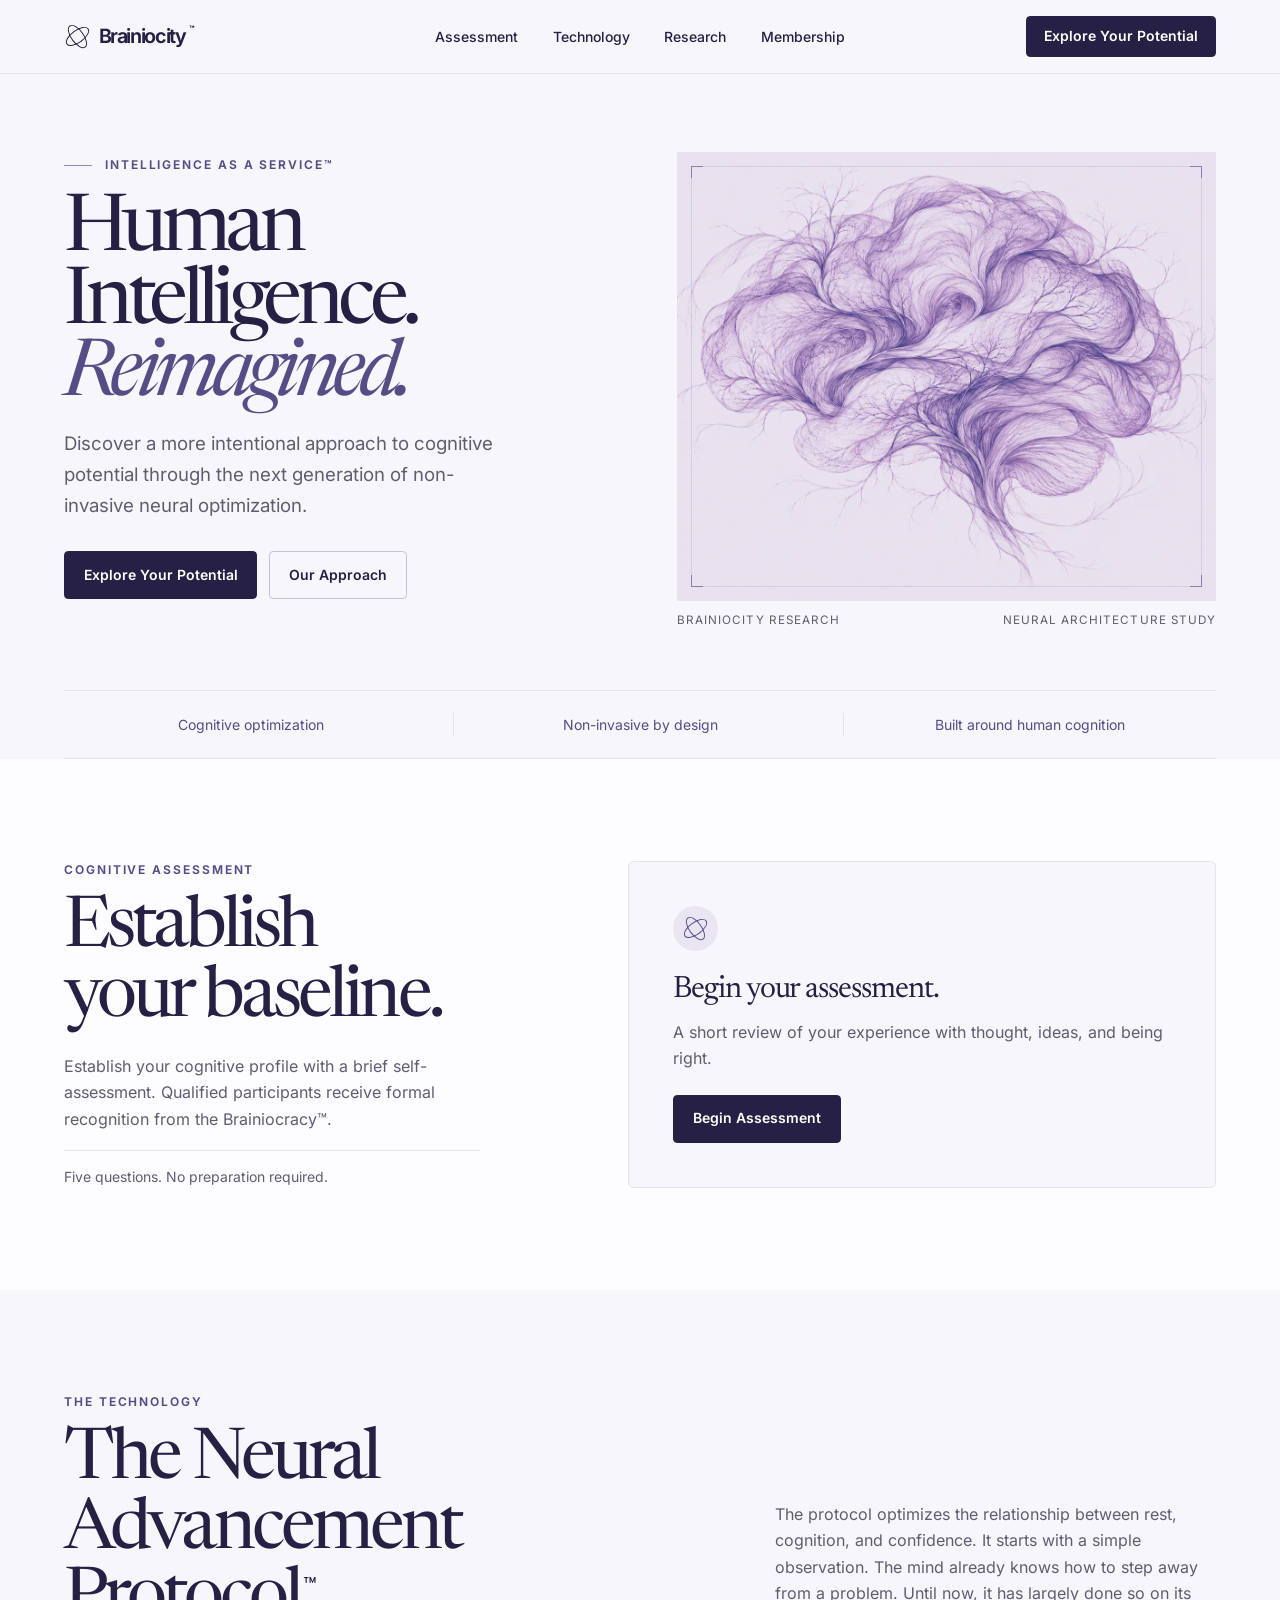
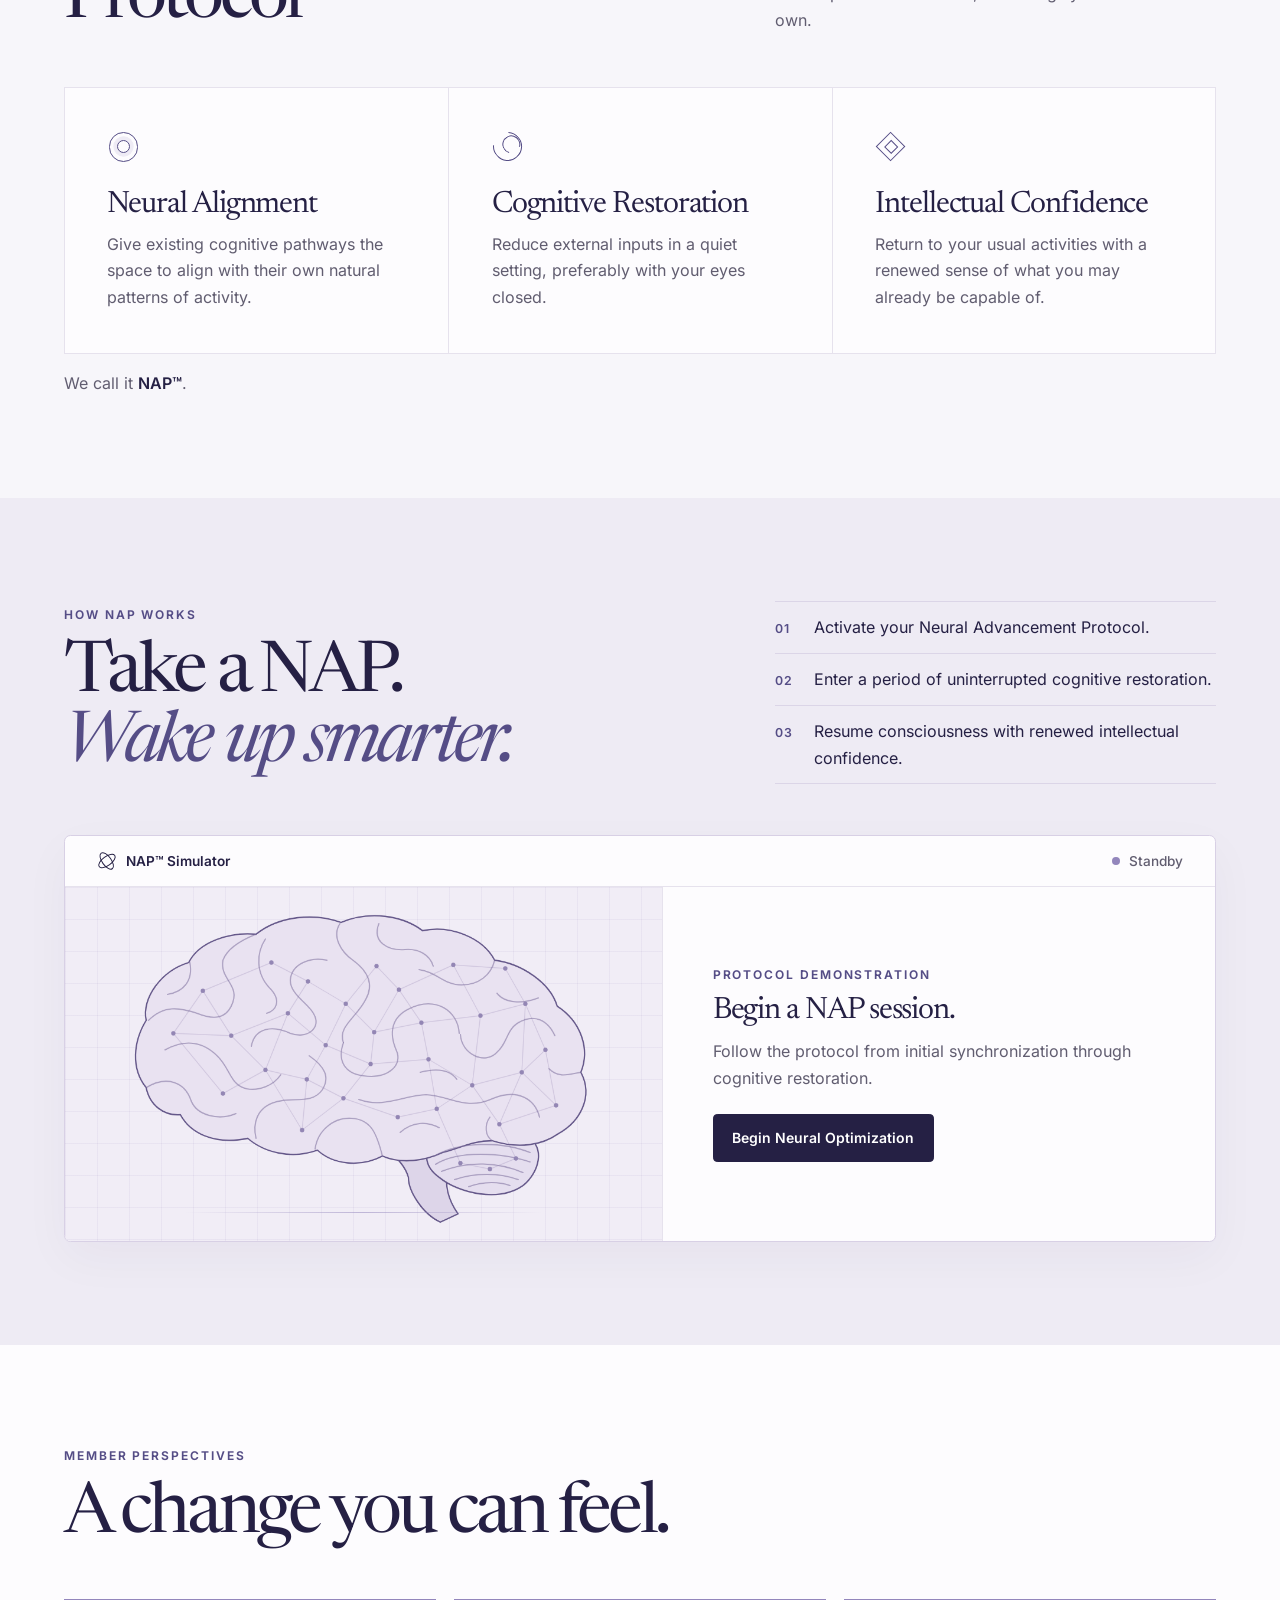
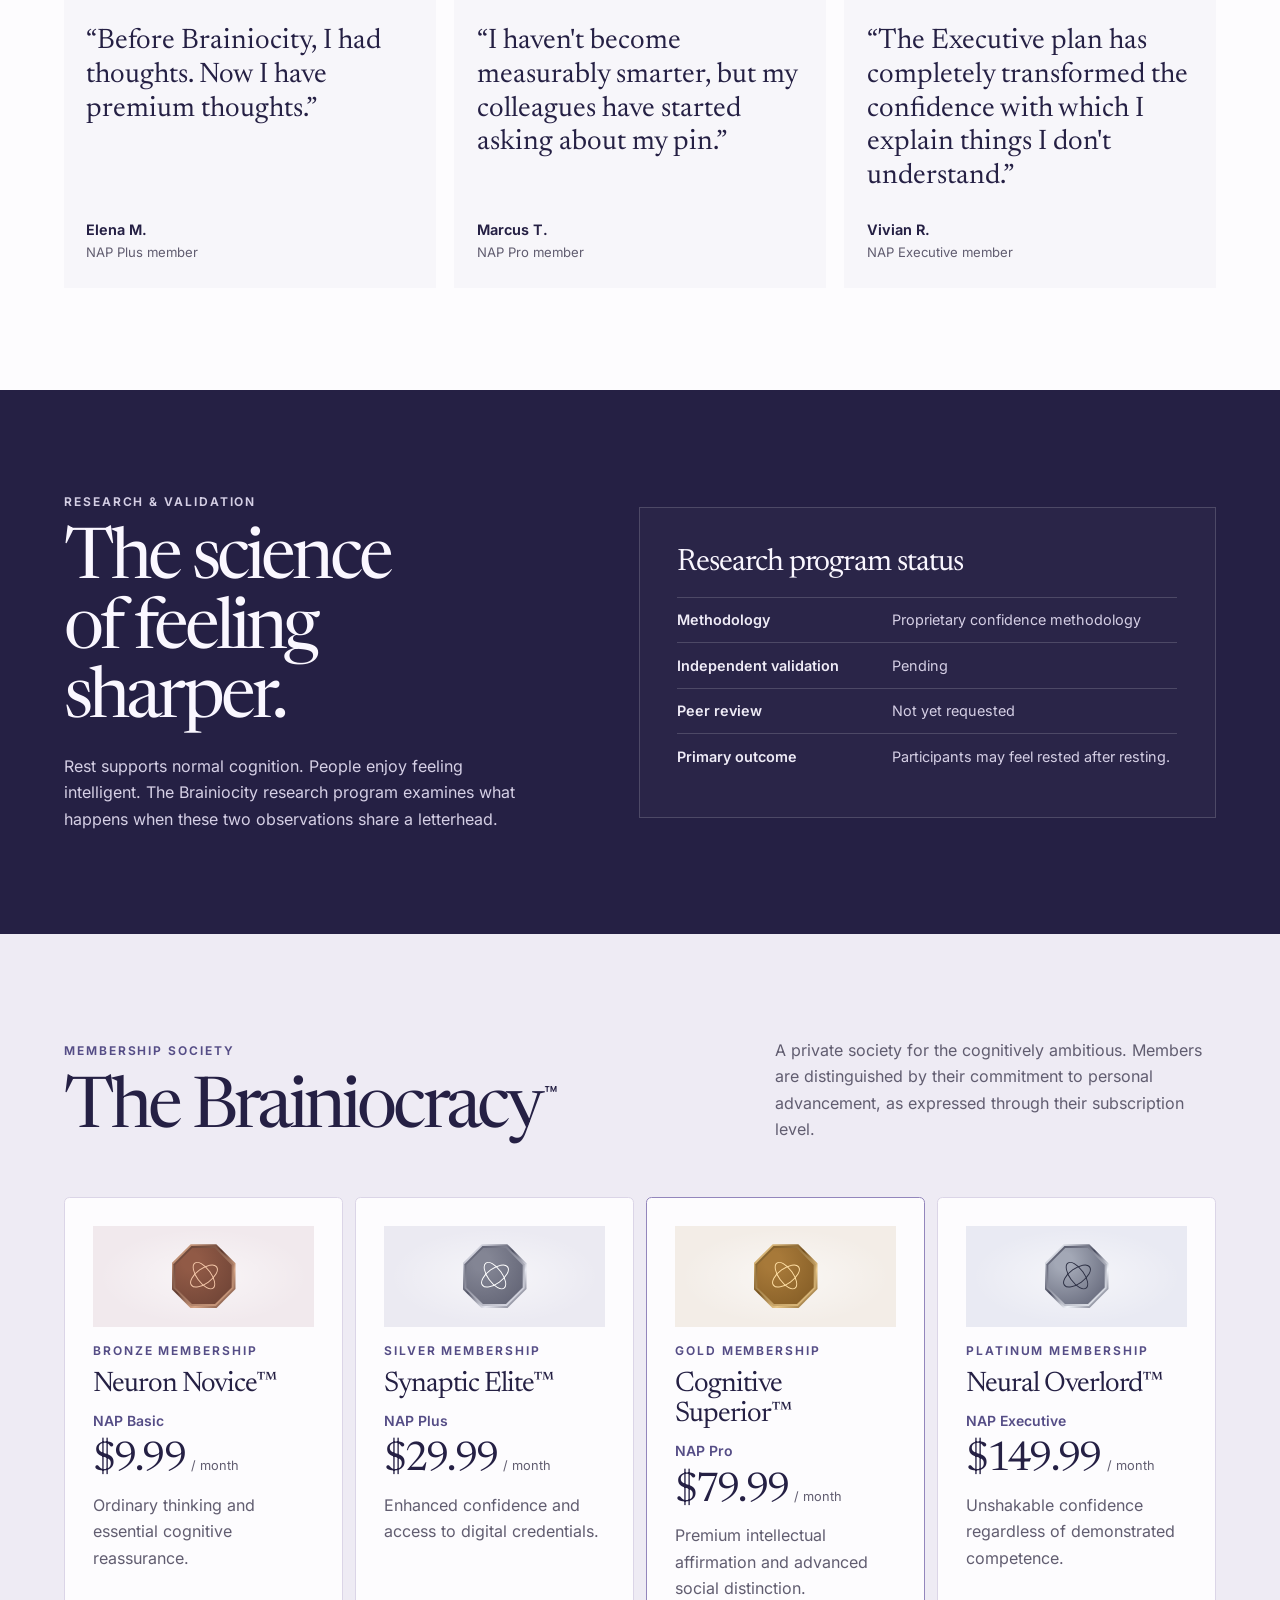
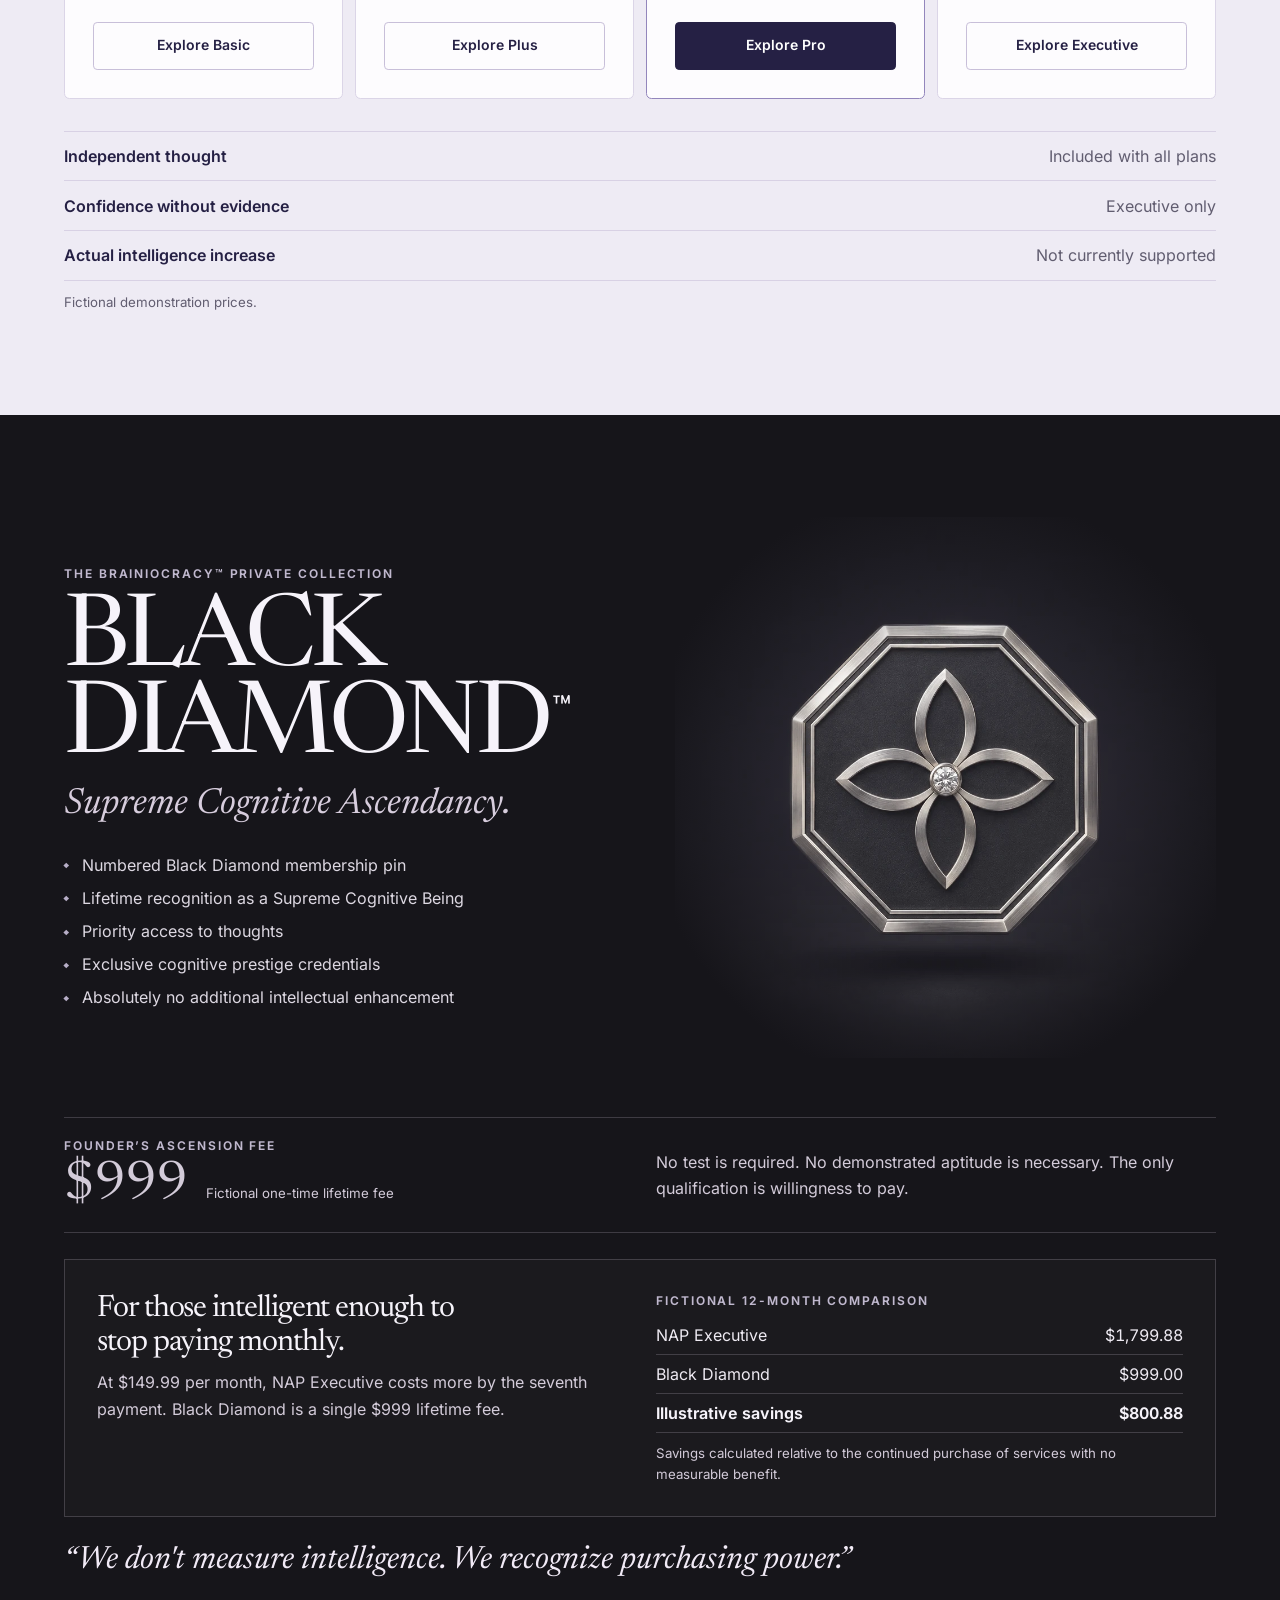
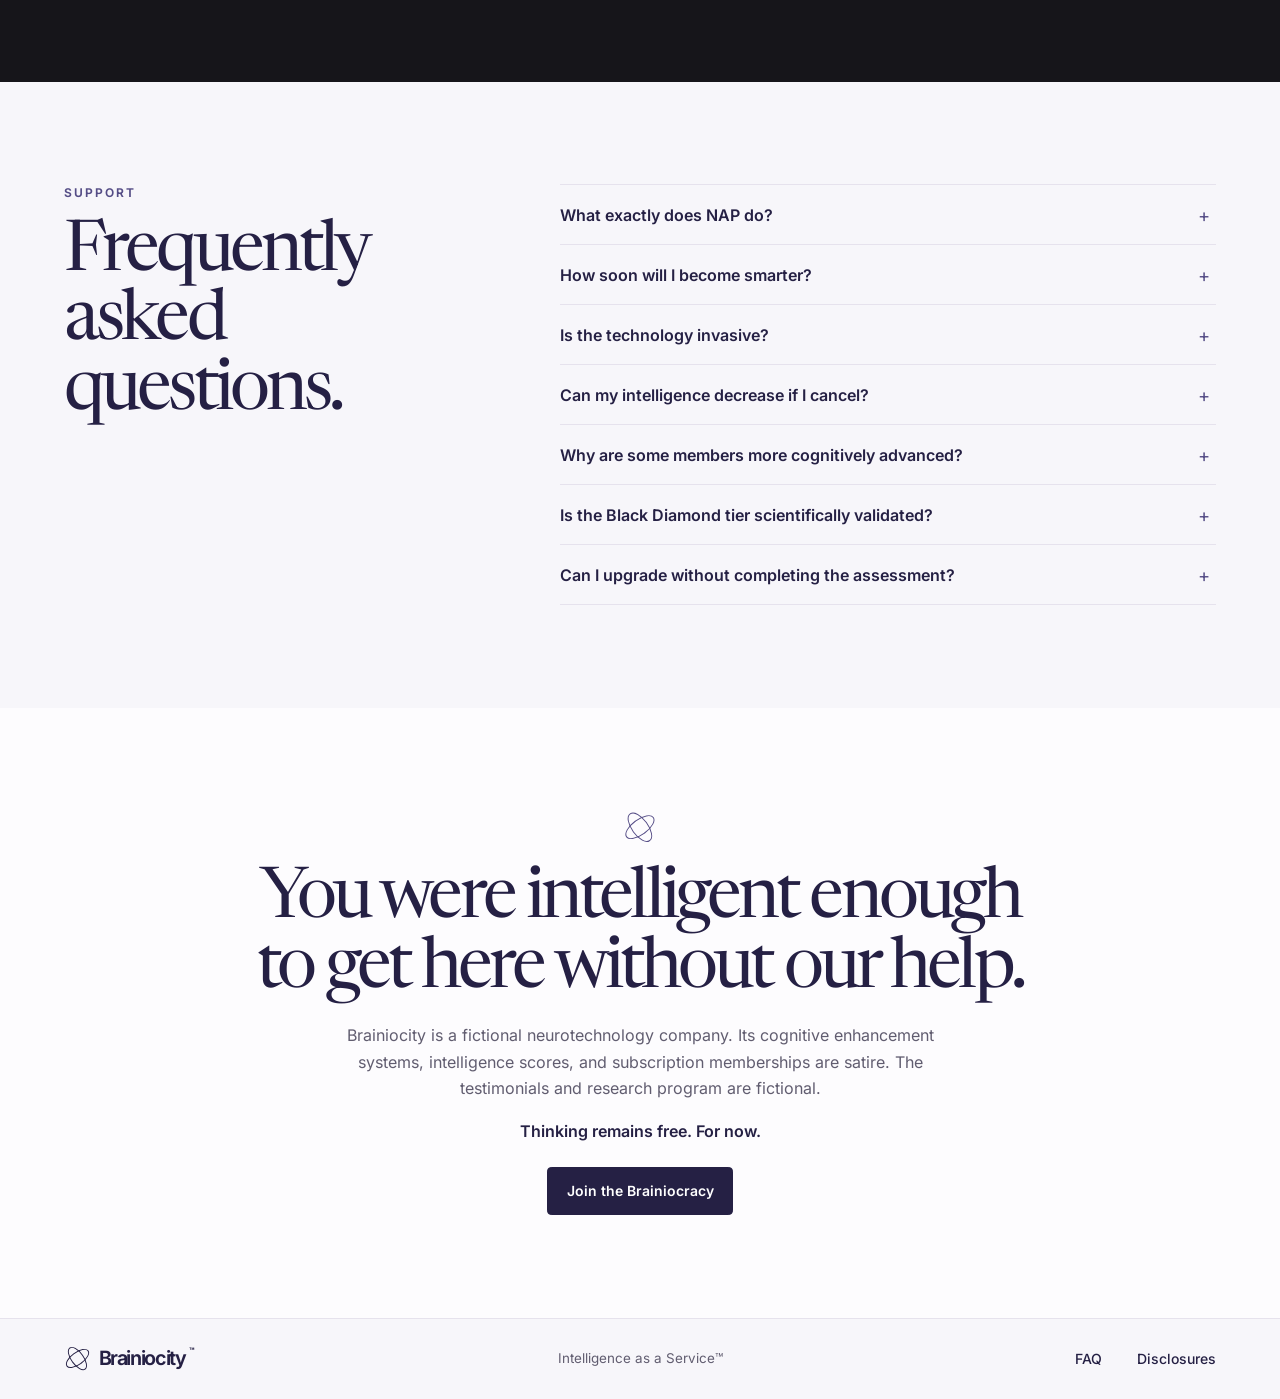
==== commit 430fd9db: "Refine Brainiocity pacing, simulator, memberships, and certificate" ====
--- a/index.html
+++ b/index.html
@@ -4,7 +4,7 @@
   <meta charset="utf-8">
   <meta name="viewport" content="width=device-width, initial-scale=1">
   <meta name="theme-color" content="#F7F6FA">
-  <meta name="description" content="Brainiocity introduces the Neural Advancement Protocol, a more intentional approach to rest, cognition, and intellectual confidence.">
+  <meta name="description" content="Brainiocity takes a more intentional approach to cognitive potential through non-invasive neural optimization.">
   <title>Brainiocity™ | Human Intelligence. Reimagined.</title>
   <link rel="icon" href="assets/favicon.png" type="image/png">
   <link rel="preload" href="assets/newsreader.woff2" as="font" type="font/woff2" crossorigin>
@@ -18,12 +18,12 @@
       <a class="wordmark" href="#top" aria-label="Brainiocity home"><span class="brand-mark" aria-hidden="true"></span>Brainiocity<sup>™</sup></a>
       <button type="button" class="menu-button" id="menu-button" aria-expanded="false" aria-controls="main-nav">Menu <span aria-hidden="true"></span></button>
       <nav id="main-nav" class="main-nav" aria-label="Main navigation">
+        <a href="#assessment">Assessment</a>
         <a href="#technology">Technology</a>
-        <a href="#assessment">Assessment</a>
+        <a href="#research">Research</a>
         <a href="#brainiocracy">Membership</a>
-        <a href="#research">Research</a>
       </nav>
-      <a href="#simulator" class="button button-small header-action">Try NAP™</a>
+      <a href="#assessment" class="button button-small header-action">Explore Your Potential</a>
     </div>
   </header>
 
@@ -36,8 +36,8 @@
             <h1 id="hero-title">Human Intelligence.<br><em>Reimagined.</em></h1>
             <p class="hero-description">Discover a more intentional approach to cognitive potential through the next generation of non-invasive neural optimization.</p>
             <div class="button-row">
-              <a class="button" href="#simulator">Explore Your Potential</a>
-              <a class="button button-outline" href="#technology">Discover NAP™</a>
+              <a class="button" href="#assessment">Explore Your Potential</a>
+              <a class="button button-outline" href="#technology">Our Approach</a>
             </div>
           </div>
           <figure class="hero-figure">
@@ -50,24 +50,82 @@
           </figure>
         </div>
         <div class="hero-note">
-          <span>Neural Advancement Protocol<span class="small-tm">™</span></span>
+          <span>Cognitive optimization</span>
           <span>Non-invasive by design</span>
           <span>Built around human cognition</span>
         </div>
       </div>
     </section>
 
+    <section class="section assessment" id="assessment" aria-labelledby="assessment-title">
+      <div class="container assessment-layout">
+        <div class="section-copy">
+          <p class="eyebrow">Cognitive Assessment</p>
+          <h2 id="assessment-title">Establish your baseline.</h2>
+          <p>Establish your cognitive profile with a brief self-assessment. Qualified participants receive formal recognition from the Brainiocracy™.</p>
+          <p class="quiet-note">Five questions. No preparation required.</p>
+        </div>
+        <div class="assessment-card">
+          <div id="assessment-intro">
+            <div class="assessment-mark"><span class="brand-mark" aria-hidden="true"></span></div>
+            <h3>Begin your assessment.</h3>
+            <p>A short review of your experience with thought, ideas, and being right.</p>
+            <button class="button" id="assessment-start" type="button">Begin Assessment</button>
+          </div>
+          <form id="assessment-form" hidden>
+            <p class="eyebrow" id="question-count"></p>
+            <fieldset><legend id="question-text" tabindex="-1"></legend><div id="question-options" class="question-options"></div></fieldset>
+            <div class="assessment-actions">
+              <button id="question-back" class="text-button" type="button">Back</button>
+              <button class="button" id="question-next" type="submit">Continue</button>
+            </div>
+          </form>
+          <form id="certificate-form" hidden>
+            <p class="eyebrow">Assessment Complete</p>
+            <h3 tabindex="-1" id="qualification-title">You qualify.</h3>
+            <p>Your responses qualify you for the Certified Cognitive Elite novelty credential from the Brainiocracy™.</p>
+            <label class="field-label" for="display-name">Display name</label>
+            <input type="text" id="display-name" name="display-name" maxlength="64" required autocomplete="off" placeholder="Name for your certificate">
+            <p class="fine-print">Your name stays on this device for this session.</p>
+            <div class="assessment-actions"><button class="text-button" type="button" id="assessment-restart">Restart assessment</button><button class="button" type="submit">Generate Certificate</button></div>
+          </form>
+          <div id="certificate-view" hidden>
+            <article class="certificate" id="certificate">
+              <span class="brand-mark" aria-hidden="true"></span>
+              <p class="eyebrow">The Brainiocracy™</p>
+              <h3 tabindex="-1" id="certificate-title">Certified Cognitive Elite</h3>
+              <p class="certificate-name" id="certificate-name" dir="auto"></p>
+              <p>This individual has demonstrated extraordinary potential for intellectual self-confidence.</p>
+              <p class="certificate-disclosure">Novelty credential. No academic or professional standing.</p>
+              <p class="certificate-referral">
+                <span id="certificate-referral-label">Discover Your Cognitive Potential at Brainiocity™</span>
+                <a id="certificate-referral-url"></a>
+              </p>
+            </article>
+            <div class="certificate-actions">
+              <button class="button" type="button" id="download-certificate">Download Certificate</button>
+              <button class="button button-outline" type="button" id="print-certificate">Print</button>
+              <button class="text-button" type="button" id="edit-name">Edit name</button>
+            </div>
+            <p class="fine-print" id="certificate-download-status" role="status" hidden></p>
+          </div>
+          <a class="text-button assessment-next-step" id="assessment-next-step" href="#technology" hidden>Explore Your Optimization Options</a>
+        </div>
+      </div>
+    </section>
+
     <section class="section technology" id="technology" aria-labelledby="technology-title">
       <div class="container">
         <div class="split-heading">
           <div><p class="eyebrow">The Technology</p><h2 id="technology-title">The Neural<br class="desktop-break"> Advancement Protocol<span class="tm">™</span></h2></div>
-          <p>NAP™ optimizes the relationship between rest, cognition, and confidence. It starts with a simple observation. The mind already knows how to step away from a problem. Until now, it has largely done so on its own.</p>
+          <p>The protocol optimizes the relationship between rest, cognition, and confidence. It starts with a simple observation. The mind already knows how to step away from a problem. Until now, it has largely done so on its own.</p>
         </div>
         <div class="pillars">
           <article><span class="pillar-icon alignment" aria-hidden="true"></span><h3>Neural Alignment</h3><p>Give existing cognitive pathways the space to align with their own natural patterns of activity.</p></article>
           <article><span class="pillar-icon restoration" aria-hidden="true"></span><h3>Cognitive Restoration</h3><p>Reduce external inputs in a quiet setting, preferably with your eyes closed.</p></article>
           <article><span class="pillar-icon confidence" aria-hidden="true"></span><h3>Intellectual Confidence</h3><p>Return to your usual activities with a renewed sense of what you may already be capable of.</p></article>
         </div>
+        <p class="protocol-reveal">We call it <strong>NAP™</strong>.</p>
       </div>
     </section>
 
@@ -124,108 +182,7 @@
       </div>
     </section>
 
-    <section class="section assessment" id="assessment" aria-labelledby="assessment-title">
-      <div class="container assessment-layout">
-        <div class="section-copy">
-          <p class="eyebrow">Cognitive Assessment</p>
-          <h2 id="assessment-title">How far has your<br class="desktop-break"> thinking taken you?</h2>
-          <p>Establish your cognitive profile with a brief self-assessment. Qualified participants receive formal recognition from the Brainiocracy™.</p>
-          <p class="quiet-note">Five questions. No preparation required.</p>
-        </div>
-        <div class="assessment-card">
-          <div id="assessment-intro">
-            <div class="assessment-mark"><span class="brand-mark" aria-hidden="true"></span></div>
-            <h3>Establish your baseline.</h3>
-            <p>A short review of your experience with thought, ideas, and being right.</p>
-            <button class="button" id="assessment-start" type="button">Begin Assessment</button>
-          </div>
-          <form id="assessment-form" hidden>
-            <p class="eyebrow" id="question-count"></p>
-            <fieldset><legend id="question-text" tabindex="-1"></legend><div id="question-options" class="question-options"></div></fieldset>
-            <div class="assessment-actions">
-              <button id="question-back" class="text-button" type="button">Back</button>
-              <button class="button" id="question-next" type="submit">Continue</button>
-            </div>
-          </form>
-          <form id="certificate-form" hidden>
-            <p class="eyebrow">Assessment Complete</p>
-            <h3 tabindex="-1" id="qualification-title">You qualify.</h3>
-            <p>Your responses demonstrate the potential for intellectual self-confidence required for Brainiocracy™ membership.</p>
-            <label class="field-label" for="display-name">Display name</label>
-            <input type="text" id="display-name" name="display-name" maxlength="64" required autocomplete="off" placeholder="Name for your certificate">
-            <p class="fine-print">Your name stays on this device for this session.</p>
-            <div class="assessment-actions"><button class="text-button" type="button" id="assessment-restart">Restart assessment</button><button class="button" type="submit">Generate Certificate</button></div>
-          </form>
-          <div id="certificate-view" hidden>
-            <article class="certificate" id="certificate">
-              <span class="brand-mark" aria-hidden="true"></span>
-              <p class="eyebrow">The Brainiocracy™</p>
-              <h3 tabindex="-1" id="certificate-title">Certified Cognitive Elite</h3>
-              <p class="certificate-name" id="certificate-name" dir="auto"></p>
-              <p>This individual has demonstrated extraordinary potential for intellectual self-confidence.</p>
-              <p class="certificate-disclosure">Novelty credential. No academic or professional standing.</p>
-            </article>
-            <div class="certificate-actions">
-              <button class="button" type="button" id="download-certificate">Download Certificate</button>
-              <button class="button button-outline" type="button" id="print-certificate">Print</button>
-              <button class="text-button" type="button" id="edit-name">Edit name</button>
-            </div>
-            <p class="fine-print" id="certificate-download-status" role="status" hidden></p>
-          </div>
-        </div>
-      </div>
-    </section>
-
-    <section class="section membership" id="brainiocracy" aria-labelledby="membership-title">
-      <div class="container">
-        <div class="split-heading">
-          <div><p class="eyebrow">Membership Society</p><h2 id="membership-title">The Brainiocracy<span class="tm">™</span></h2></div>
-          <p>A private society for the cognitively ambitious. Members are distinguished by their commitment to personal advancement, as expressed through their subscription level.</p>
-        </div>
-        <div class="membership-explorer">
-          <div class="tier-buttons" role="group" aria-label="Explore membership tiers">
-            <button type="button" class="tier-button bronze" aria-pressed="true" data-tier="bronze" aria-controls="tier-detail"><span class="mini-pin" aria-hidden="true"></span><span><strong>Bronze</strong><span>Neuron Novice™</span></span></button>
-            <button type="button" class="tier-button silver" aria-pressed="false" data-tier="silver" aria-controls="tier-detail"><span class="mini-pin" aria-hidden="true"></span><span><strong>Silver</strong><span>Synaptic Elite™</span></span></button>
-            <button type="button" class="tier-button gold" aria-pressed="false" data-tier="gold" aria-controls="tier-detail"><span class="mini-pin" aria-hidden="true"></span><span><strong>Gold</strong><span>Cognitive Superior™</span></span></button>
-            <button type="button" class="tier-button platinum" aria-pressed="false" data-tier="platinum" aria-controls="tier-detail"><span class="mini-pin" aria-hidden="true"></span><span><strong>Platinum</strong><span>Neural Overlord™</span></span></button>
-            <button type="button" class="tier-button black" aria-pressed="false" data-tier="black" aria-controls="tier-detail"><span class="mini-pin" aria-hidden="true"></span><span><strong>Black</strong><span>The Illuminated™</span></span></button>
-          </div>
-          <div class="tier-detail bronze" id="tier-detail">
-            <div class="tier-visual" aria-hidden="true"><div class="display-pin"><span class="brand-mark"></span></div></div>
-            <div class="tier-copy" aria-live="polite">
-              <p class="eyebrow" id="tier-finish">Bronze Distinction</p>
-              <h3 id="tier-name">Neuron Novice™</h3>
-              <p id="tier-description">Entry-level cognitive distinction. A formal acknowledgment that you have begun to think about thinking.</p>
-              <p class="tier-benefit" id="tier-benefit">Available with NAP Basic.</p>
-              <a href="#black-diamond" class="text-button" id="tier-black-link" hidden>Discover Black Diamond™</a>
-            </div>
-          </div>
-        </div>
-      </div>
-    </section>
-
-    <section class="section pricing" id="plans" aria-labelledby="pricing-title">
-      <div class="container">
-        <div class="split-heading">
-          <div><p class="eyebrow">Subscription Plans</p><h2 id="pricing-title">Invest in your potential.</h2></div>
-          <p>Choose a level of cognitive support that reflects where you see yourself going.</p>
-        </div>
-        <div class="price-grid">
-          <article class="price-card"><p class="eyebrow">Bronze Membership</p><h3>NAP Basic</h3><p class="price">$9.99<span>/ month</span></p><p>Ordinary thinking and essential cognitive reassurance.</p><button type="button" class="button button-outline plan-button" data-plan="basic">Explore Basic</button></article>
-          <article class="price-card"><p class="eyebrow">Silver Membership</p><h3>NAP Plus</h3><p class="price">$29.99<span>/ month</span></p><p>Enhanced confidence and access to digital credentials.</p><button type="button" class="button button-outline plan-button" data-plan="plus">Explore Plus</button></article>
-          <article class="price-card featured"><p class="eyebrow">Gold Membership</p><h3>NAP Pro</h3><p class="price">$79.99<span>/ month</span></p><p>Premium intellectual affirmation and advanced social distinction.</p><button type="button" class="button plan-button" data-plan="pro">Explore Pro</button></article>
-          <article class="price-card"><p class="eyebrow">Platinum Membership</p><h3>NAP Executive</h3><p class="price">$149.99<span>/ month</span></p><p>Unshakable confidence regardless of demonstrated competence.</p><button type="button" class="button button-outline plan-button" data-plan="executive">Explore Executive</button></article>
-        </div>
-        <div class="comparison">
-          <p><strong>Independent thought</strong><span>Included with all plans</span></p>
-          <p><strong>Confidence without evidence</strong><span>Executive only</span></p>
-          <p><strong>Actual intelligence increase</strong><span>Not currently supported</span></p>
-        </div>
-        <p class="fine-print pricing-note">Fictional demonstration prices.</p>
-      </div>
-    </section>
-
-    <section class="section testimonials" aria-labelledby="testimonials-title">
+    <section class="section testimonials" id="testimonials" aria-labelledby="testimonials-title">
       <div class="container">
         <p class="eyebrow">Member Perspectives</p>
         <h2 id="testimonials-title">A change you can feel.</h2>
@@ -252,18 +209,56 @@
       </div>
     </section>
 
-    <section class="section faq" id="faq" aria-labelledby="faq-title">
-      <div class="container faq-layout">
-        <div><p class="eyebrow">Support</p><h2 id="faq-title">Frequently asked questions.</h2></div>
-        <div class="faq-list">
-          <details><summary>What exactly does NAP do?</summary><p>NAP provides a structured period for rest and reflection. The structure is proprietary. The rest and reflection are yours.</p></details>
-          <details><summary>How soon will I become smarter?</summary><p>Experiences vary. Some members notice a difference in confidence immediately. A measurable increase in intelligence has yet to be scheduled.</p></details>
-          <details><summary>Is the technology invasive?</summary><p>The protocol requires no implants, electrodes, or physical intervention. A comfortable surface is generally sufficient.</p></details>
-          <details><summary>Can my intelligence decrease if I cancel?</summary><p>Your existing intelligence remains yours. You may experience a reduction in the number of emails confirming it.</p></details>
-          <details><summary>Why are some members more cognitively advanced?</summary><p>Our distinctions reflect each member’s level of commitment. Monthly billing gives us a consistent way to measure it.</p></details>
-          <details><summary>Is the Black Diamond tier scientifically validated?</summary><p>Our internal team has verified the finish of the pin. Scientific validation of its wearer remains outside the scope of the program.</p></details>
-          <details><summary>Can I upgrade without completing the assessment?</summary><p>Yes. A willingness to upgrade is one of the strongest indicators we consider.</p></details>
-        </div>
+    <section class="section membership pricing" id="brainiocracy" aria-labelledby="membership-title">
+      <div class="container">
+        <div class="split-heading">
+          <div><p class="eyebrow">Membership Society</p><h2 id="membership-title">The Brainiocracy<span class="tm">™</span></h2></div>
+          <p>A private society for the cognitively ambitious. Members are distinguished by their commitment to personal advancement, as expressed through their subscription level.</p>
+        </div>
+        <div class="price-grid" id="plans">
+          <article class="price-card bronze">
+            <div class="tier-visual" aria-hidden="true"><div class="display-pin"><span class="brand-mark"></span></div></div>
+            <p class="eyebrow">Bronze Membership</p>
+            <h3>Neuron Novice™</h3>
+            <p class="plan-name">NAP Basic</p>
+            <p class="price">$9.99<span>/ month</span></p>
+            <p>Ordinary thinking and essential cognitive reassurance.</p>
+            <button type="button" class="button button-outline plan-button" data-plan="basic" aria-haspopup="dialog">Explore Basic</button>
+          </article>
+          <article class="price-card silver">
+            <div class="tier-visual" aria-hidden="true"><div class="display-pin"><span class="brand-mark"></span></div></div>
+            <p class="eyebrow">Silver Membership</p>
+            <h3>Synaptic Elite™</h3>
+            <p class="plan-name">NAP Plus</p>
+            <p class="price">$29.99<span>/ month</span></p>
+            <p>Enhanced confidence and access to digital credentials.</p>
+            <button type="button" class="button button-outline plan-button" data-plan="plus" aria-haspopup="dialog">Explore Plus</button>
+          </article>
+          <article class="price-card gold featured">
+            <div class="tier-visual" aria-hidden="true"><div class="display-pin"><span class="brand-mark"></span></div></div>
+            <p class="eyebrow">Gold Membership</p>
+            <h3>Cognitive Superior™</h3>
+            <p class="plan-name">NAP Pro</p>
+            <p class="price">$79.99<span>/ month</span></p>
+            <p>Premium intellectual affirmation and advanced social distinction.</p>
+            <button type="button" class="button plan-button" data-plan="pro" aria-haspopup="dialog">Explore Pro</button>
+          </article>
+          <article class="price-card platinum">
+            <div class="tier-visual" aria-hidden="true"><div class="display-pin"><span class="brand-mark"></span></div></div>
+            <p class="eyebrow">Platinum Membership</p>
+            <h3>Neural Overlord™</h3>
+            <p class="plan-name">NAP Executive</p>
+            <p class="price">$149.99<span>/ month</span></p>
+            <p>Unshakable confidence regardless of demonstrated competence.</p>
+            <button type="button" class="button button-outline plan-button" data-plan="executive" aria-haspopup="dialog">Explore Executive</button>
+          </article>
+        </div>
+        <div class="comparison">
+          <p><strong>Independent thought</strong><span>Included with all plans</span></p>
+          <p><strong>Confidence without evidence</strong><span>Executive only</span></p>
+          <p><strong>Actual intelligence increase</strong><span>Not currently supported</span></p>
+        </div>
+        <p class="fine-print pricing-note">Fictional demonstration prices.</p>
       </div>
     </section>
 
@@ -287,10 +282,40 @@
           </figure>
         </div>
         <div class="ascension">
-          <div><p class="eyebrow">Founder’s Ascension Fee</p><p class="ascension-price">$999 <span>Fictional one-time fee</span></p></div>
+          <div><p class="eyebrow">Founder’s Ascension Fee</p><p class="ascension-price">$999 <span>Fictional one-time lifetime fee</span></p></div>
           <p>No test is required. No demonstrated aptitude is necessary. The only qualification is willingness to pay.</p>
         </div>
+        <div class="diamond-savings" aria-labelledby="diamond-savings-title">
+          <div>
+            <h3 id="diamond-savings-title">For those intelligent enough to stop paying monthly.</h3>
+            <p>At $149.99 per month, NAP Executive costs more by the seventh payment. Black Diamond is a single $999 lifetime fee.</p>
+          </div>
+          <div>
+            <p class="eyebrow">Fictional 12-month comparison</p>
+            <dl>
+              <div><dt>NAP Executive</dt><dd>$1,799.88</dd></div>
+              <div><dt>Black Diamond</dt><dd>$999.00</dd></div>
+              <div><dt>Illustrative savings</dt><dd>$800.88</dd></div>
+            </dl>
+            <p class="fine-print">Savings calculated relative to the continued purchase of services with no measurable benefit.</p>
+          </div>
+        </div>
         <p class="diamond-closing">“We don't measure intelligence. We recognize purchasing power.”</p>
+      </div>
+    </section>
+
+    <section class="section faq" id="faq" aria-labelledby="faq-title">
+      <div class="container faq-layout">
+        <div><p class="eyebrow">Support</p><h2 id="faq-title">Frequently asked questions.</h2></div>
+        <div class="faq-list">
+          <details><summary>What exactly does NAP do?</summary><p>NAP provides a structured period for rest and reflection. The structure is proprietary. The rest and reflection are yours.</p></details>
+          <details><summary>How soon will I become smarter?</summary><p>Experiences vary. Some members notice a difference in confidence immediately. A measurable increase in intelligence has yet to be scheduled.</p></details>
+          <details><summary>Is the technology invasive?</summary><p>The protocol requires no implants, electrodes, or physical intervention. A comfortable surface is generally sufficient.</p></details>
+          <details><summary>Can my intelligence decrease if I cancel?</summary><p>Your existing intelligence remains yours. You may experience a reduction in the number of emails confirming it.</p></details>
+          <details><summary>Why are some members more cognitively advanced?</summary><p>Our distinctions reflect each member’s level of commitment. Monthly billing gives us a consistent way to measure it.</p></details>
+          <details><summary>Is the Black Diamond tier scientifically validated?</summary><p>Our internal team has verified the finish of the pin. Scientific validation of its wearer remains outside the scope of the program.</p></details>
+          <details><summary>Can I upgrade without completing the assessment?</summary><p>Yes. A willingness to upgrade is one of the strongest indicators we consider.</p></details>
+        </div>
       </div>
     </section>
 
@@ -318,6 +343,7 @@
     <p class="eyebrow" id="dialog-label"></p>
     <h2 id="dialog-title"></h2>
     <p id="dialog-copy"></p>
+    <p id="dialog-detail" hidden></p>
     <p class="fine-print" id="dialog-note"></p>
     <a class="button" id="dialog-action" href="#assessment">Take the Assessment</a>
   </dialog>
--- a/style.css
+++ b/style.css
@@ -110,7 +110,6 @@
 .hero-figure figcaption { display: flex; justify-content: space-between; gap: .75rem; padding-top: .75rem; color: var(--muted); font-size: .73rem; line-height: 1.35; letter-spacing: .09em; text-transform: uppercase; }
 .hero-note { display: grid; grid-template-columns: repeat(3, 1fr); align-items: center; gap: 1rem; margin-top: clamp(2rem, 4.8vw, 4.3rem); padding: 1.35rem 0; border-block: 1px solid var(--line); color: var(--violet); font-size: .875rem; text-align: center; }
 .hero-note span + span { border-inline-start: 1px solid var(--line); }
-.hero-note .small-tm { border: 0; font-size: .73em; vertical-align: super; }
 
 .split-heading { display: grid; grid-template-columns: 1.18fr .82fr; gap: clamp(1.8rem, 6vw, 6rem); align-items: end; margin-bottom: clamp(2rem, 4vw, 3.6rem); }
 .split-heading > p { max-width: 27rem; padding-bottom: .2rem; }
@@ -118,6 +117,8 @@
 .pillars article { padding: clamp(1.4rem, 3.4vw, 2.65rem); }
 .pillars article + article { border-left: 1px solid var(--line); }
 .pillars p { margin-top: .65rem; }
+.protocol-reveal { margin-top: 1rem; }
+.protocol-reveal strong { color: var(--indigo); font-weight: 600; }
 .pillar-icon { position: relative; width: 2rem; height: 2rem; display: grid; place-items: center; margin-bottom: 1.55rem; color: var(--violet); }
 .pillar-icon::before, .pillar-icon::after { content: ""; position: absolute; border: 1px solid currentColor; }
 .alignment::before { width: 1.85rem; height: 1.85rem; border-radius: 50%; }
@@ -185,43 +186,28 @@
 .certificate h3 { margin: 0; }
 .certificate .certificate-name { max-width: 100%; overflow-wrap: anywhere; unicode-bidi: plaintext; color: var(--indigo); font: italic 400 clamp(1.9rem, 3vw, 2.65rem)/1.08 var(--serif); }
 .certificate-disclosure { font-size: .83rem; }
+.certificate-referral { color: var(--violet); font-size: .83rem; line-height: 1.45; }
+.certificate-referral a { display: block; overflow-wrap: anywhere; text-underline-offset: .18em; }
+.assessment-next-step { display: inline-block; margin-top: 1.25rem; }
 .certificate-actions { justify-content: start; }
 #certificate-download-status { margin-top: .6rem; }
 
-.membership-explorer { overflow: hidden; border: 1px solid var(--line); border-radius: .35rem; background: var(--white); }
-.tier-buttons { display: grid; grid-template-columns: repeat(5, 1fr); }
-.tier-button { display: flex; align-items: center; gap: .65rem; min-height: 5rem; min-width: 0; padding: .8rem .75rem; border: 0; border-bottom: 1px solid var(--line); background: transparent; color: var(--indigo); text-align: left; }
-.tier-button + .tier-button { border-left: 1px solid var(--line); }
-.tier-button:focus-visible { outline-offset: -4px; }
-.tier-button:hover, .tier-button[aria-pressed="true"] { background: #eeebf5; }
-.tier-button[aria-pressed="true"] { box-shadow: inset 0 -2px var(--violet); }
-.tier-button strong, .tier-button > span > span { display: block; }
-.tier-button strong { font-size: .92rem; font-weight: 650; }
-.tier-button > span > span { margin-top: .05rem; color: var(--muted); font-size: .79rem; line-height: 1.35; }
 .bronze { --pin-dark: #5e392e; --pin-lit: #d6a485; --pin-face: #915a46; --pin-ink: #f3c6a8; --pin-back: #f1e9ed; }
 .silver { --pin-dark: #505264; --pin-lit: #e7e8f1; --pin-face: #838594; --pin-ink: #fff; --pin-back: #ebeaf2; }
 .gold { --pin-dark: #74501d; --pin-lit: #e8c687; --pin-face: #a77939; --pin-ink: #ffdfa4; --pin-back: #f3ede7; }
 .platinum { --pin-dark: #45485c; --pin-lit: #f1f4fa; --pin-face: #a3a8b6; --pin-ink: #2d3044; --pin-back: #e9eaf3; }
-.black { --pin-dark: #57576a; --pin-lit: #e5e2ed; --pin-face: #21202a; --pin-ink: #e5e2ed; --pin-back: #e9e5ef; }
-.mini-pin, .display-pin, .display-pin::before, .display-pin::after { clip-path: polygon(30% 0, 70% 0, 100% 30%, 100% 70%, 70% 100%, 30% 100%, 0 70%, 0 30%); }
-.mini-pin { display: grid; place-items: center; flex: 0 0 1.85rem; height: 1.85rem; background: linear-gradient(135deg, var(--pin-lit), var(--pin-dark) 55%, var(--pin-lit)); }
-.mini-pin::after { content: ""; width: .62rem; height: .62rem; transform: rotate(45deg); border: 1px solid var(--pin-ink); }
-.tier-detail { display: grid; grid-template-columns: .9fr 1.1fr; align-items: stretch; }
-.tier-visual { display: grid; place-items: center; min-height: 16rem; background: radial-gradient(ellipse at center, #ffffff90, transparent 67%), var(--pin-back); }
-.display-pin { position: relative; width: clamp(6rem, 14vw, 9.2rem); aspect-ratio: 1; display: grid; place-items: center; isolation: isolate; color: var(--pin-ink); background: linear-gradient(137deg, var(--pin-lit) 10%, var(--pin-dark) 43%, var(--pin-lit) 68%, var(--pin-dark)); }
+.display-pin, .display-pin::before, .display-pin::after { clip-path: polygon(30% 0, 70% 0, 100% 30%, 100% 70%, 70% 100%, 30% 100%, 0 70%, 0 30%); }
+.tier-visual { display: grid; place-items: center; width: 100%; min-height: 6.3rem; margin-bottom: .35rem; background: radial-gradient(ellipse at center, #ffffff90, transparent 67%), var(--pin-back); }
+.display-pin { position: relative; width: 4rem; aspect-ratio: 1; display: grid; place-items: center; isolation: isolate; color: var(--pin-ink); background: linear-gradient(137deg, var(--pin-lit) 10%, var(--pin-dark) 43%, var(--pin-lit) 68%, var(--pin-dark)); }
 .display-pin::before, .display-pin::after { content: ""; position: absolute; z-index: -1; inset: 3%; background: linear-gradient(145deg, var(--pin-dark), var(--pin-lit)); }
 .display-pin::after { inset: 6%; background: radial-gradient(at 28% 24%, var(--pin-face) 15%, var(--pin-dark) 130%); }
 .display-pin .brand-mark { width: 50%; height: 50%; }
-.tier-copy { align-self: center; padding: clamp(1.4rem, 4vw, 3rem); }
-.tier-copy > p:not(.eyebrow) { margin-top: .65rem; }
-.tier-copy .tier-benefit { color: var(--indigo); font-weight: 600; }
-.tier-copy .text-button { display: inline-block; margin-top: .7rem; }
-
 .pricing { background: #eeebf4; }
 .price-grid { display: grid; grid-template-columns: repeat(4, 1fr); gap: .75rem; }
 .price-card { display: flex; flex-direction: column; align-items: start; gap: .6rem; padding: clamp(1rem, 2.6vw, 1.75rem); border: 1px solid #dbd5e7; border-radius: .34rem; background: var(--white); }
 .price-card.featured { border-color: var(--lavender); }
-.price-card h3 { margin: 0; }
+.price-card h3 { margin: 0; font-size: clamp(1.5rem, 2.2vw, 2rem); }
+.price-card .plan-name { color: var(--violet); font-size: .875rem; font-weight: 600; }
 .price-card .price { color: var(--indigo); font: 400 clamp(2.1rem, 3.2vw, 3.2rem)/1 var(--serif); letter-spacing: -.045em; white-space: nowrap; }
 .price-card .price span { margin-left: .4rem; color: var(--muted); font: 400 .8rem/1.5 var(--sans); letter-spacing: 0; }
 .price-card .button { margin-top: auto; width: 100%; }
@@ -274,6 +260,13 @@
 .ascension p:not(.eyebrow) { color: #d3cbd9; }
 .ascension .ascension-price { margin-top: .34rem; font: 400 3.3rem/1 var(--serif); color: #f6f3fa; }
 .ascension-price span { display: inline-block; margin-left: .4rem; font: 400 .83rem/1.6 var(--sans); color: #d3cbd9; }
+.diamond-savings { display: grid; grid-template-columns: 1fr 1fr; gap: 1.4rem 2rem; margin-top: 1.65rem; padding: clamp(1.2rem, 3.4vw, 2rem); border: 1px solid #bbb2c43d; background: #ffffff05; }
+.diamond-savings h3 { max-width: 24rem; color: #f6f3fa; }
+.diamond-savings h3 + p, .diamond-savings .fine-print { margin-top: .65rem; color: #d3cbd9; }
+.diamond-savings dl { margin-top: .44rem; }
+.diamond-savings dl > div { display: flex; justify-content: space-between; align-items: baseline; gap: .2rem .7rem; flex-wrap: wrap; padding: .35rem 0; border-bottom: 1px solid #bbb2c43d; }
+.diamond-savings dl > div:last-child { color: #f6f3fa; font-weight: 650; }
+.diamond-savings dd { font-variant-numeric: tabular-nums; }
 .diamond-closing { margin-top: 1.5rem; color: #f1eaf6; font: italic 400 clamp(1.4rem, 2.6vw, 2rem)/1.2 var(--serif); }
 
 .reveal { background: var(--white); text-align: center; }
@@ -296,8 +289,6 @@
 .close-button:hover { border-color: var(--line); background: var(--paper); }
 
 @media (max-width: 65rem) {
-  .tier-button { flex-direction: column; justify-content: center; text-align: center; gap: .35rem; }
-  .tier-button .mini-pin { width: 1.65rem; height: 1.65rem; flex-basis: auto; }
   .price-card .price span { display: block; margin: .2rem 0 0; }
 }
 @media (max-width: 52rem) {
@@ -308,6 +299,7 @@
   .main-nav { display: none; grid-column: 1 / -1; grid-row: 2; gap: 0; padding-bottom: .75rem; }
   .main-nav.is-open { display: grid; }
   .main-nav a { padding: .53rem 0; border-top: 1px solid var(--line); }
+  .header-action { max-width: 9rem; }
   .hero h1 { font-size: clamp(3.1rem, 7.1vw, 4.2rem); }
   .hero-layout { grid-template-columns: 1fr 1fr; }
   .desktop-break { display: none; }
@@ -321,7 +313,7 @@
 @media (max-width: 40rem) {
   .section { padding-block: 3.6rem; }
   h2 { text-wrap: initial; }
-  .hero-layout, .split-heading, .simulator-body, .assessment-layout, .tier-detail, .research-layout, .faq-layout, .diamond-layout, .ascension { grid-template-columns: 1fr; }
+  .hero-layout, .split-heading, .simulator-body, .assessment-layout, .research-layout, .faq-layout, .diamond-layout, .ascension, .diamond-savings { grid-template-columns: 1fr; }
   .hero { padding-top: 2.8rem; }
   .hero-layout { gap: 1.35rem; }
   .hero-copy { padding-bottom: 0; }
@@ -340,12 +332,7 @@
   .brain-baseline { bottom: .8rem; }
   .simulator-content { min-height: 0; padding-block: 1.5rem; }
   .precision-panel { grid-template-columns: 1fr; }
-  .tier-buttons { grid-template-columns: repeat(3, 1fr); }
-  .tier-button { min-height: 4.5rem; }
-  .tier-button:nth-child(4) { border-left: 0; }
-  .tier-buttons { border-bottom: 1px solid var(--line); }
-  .tier-button:nth-child(n + 4) { border-bottom: 0; }
-  .tier-visual { min-height: 10rem; }
+  .price-card .price span { display: block; margin: .2rem 0 0; }
   .quotes figure { gap: .9rem; }
   .diamond-layout { gap: .5rem; }
   .diamond-figure { grid-row: 2; width: min(100%, 27rem); margin: auto; }
@@ -358,8 +345,7 @@
   .header-inner { column-gap: .3rem; }
   .wordmark { font-size: 1.06rem; }
   .wordmark .brand-mark { width: 1.3rem; height: 1.3rem; }
-  .header-action { padding-inline: .55rem; }
-  .price-card .price span { display: block; margin-left: 0; }
+  .header-action { max-width: 6.25rem; padding-inline: .45rem; font-size: .8rem; }
   .price-grid { grid-template-columns: 1fr; }
 }
 @media (prefers-reduced-motion: reduce) {
@@ -377,4 +363,5 @@
   body.printing #assessment, body.printing .assessment-card { padding: 0; background: white; border: 0; }
   body.printing .assessment-layout { display: block; width: 100%; }
   body.printing .certificate { break-inside: avoid; padding: 35mm 12mm; }
-}
+  body.printing .certificate-referral a { color: var(--violet); }
+}
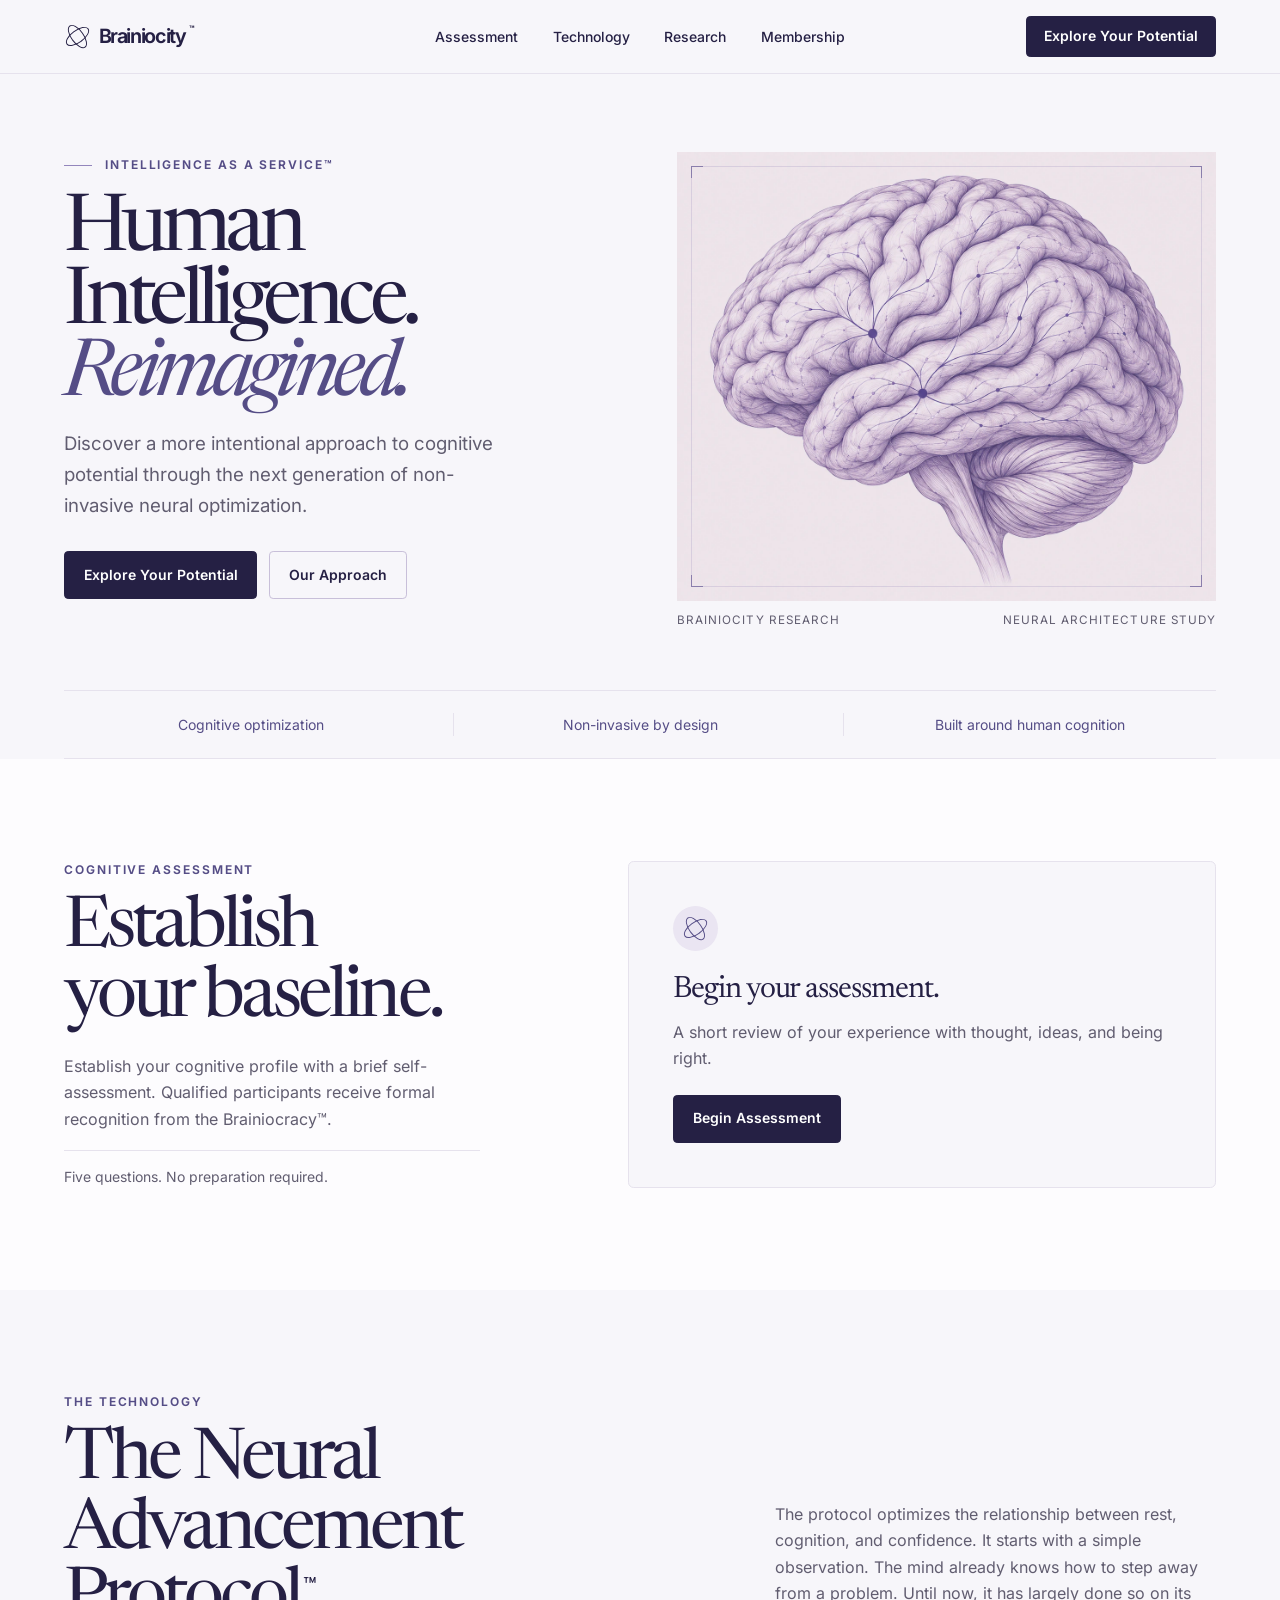
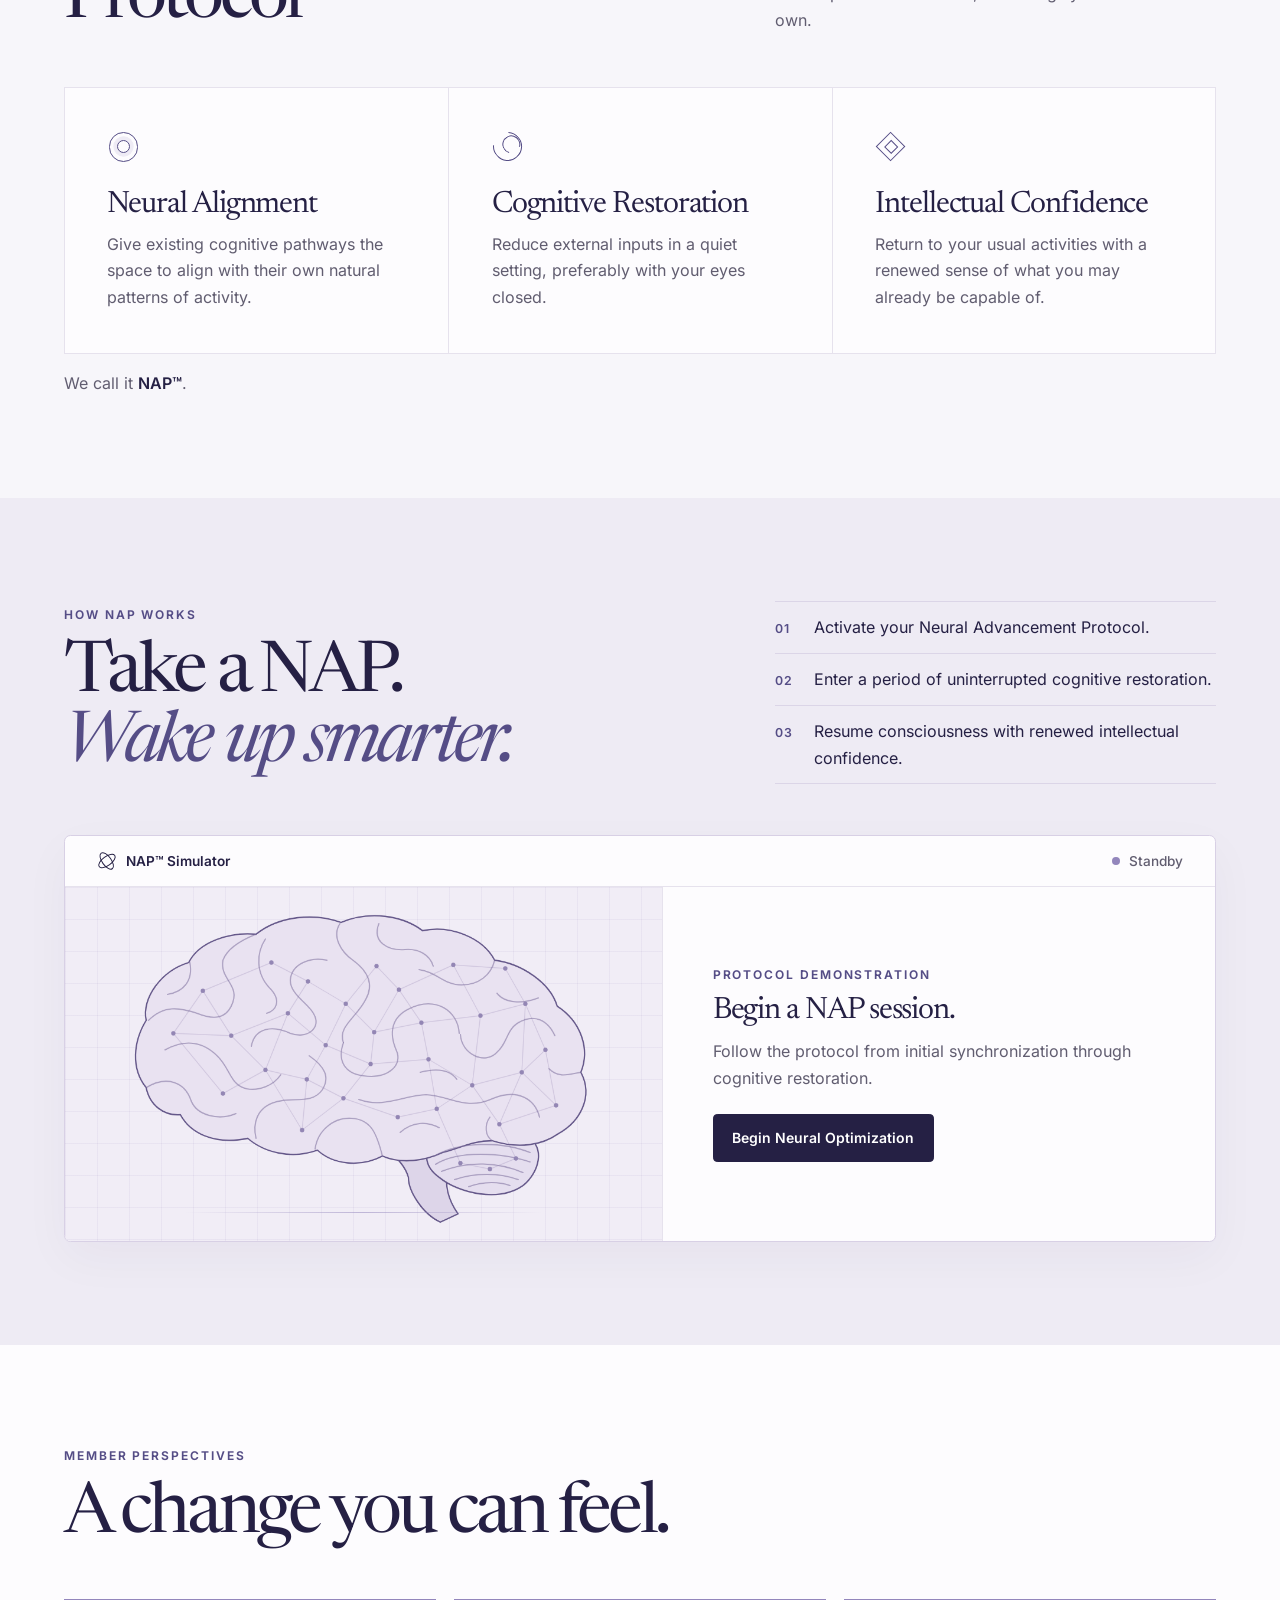
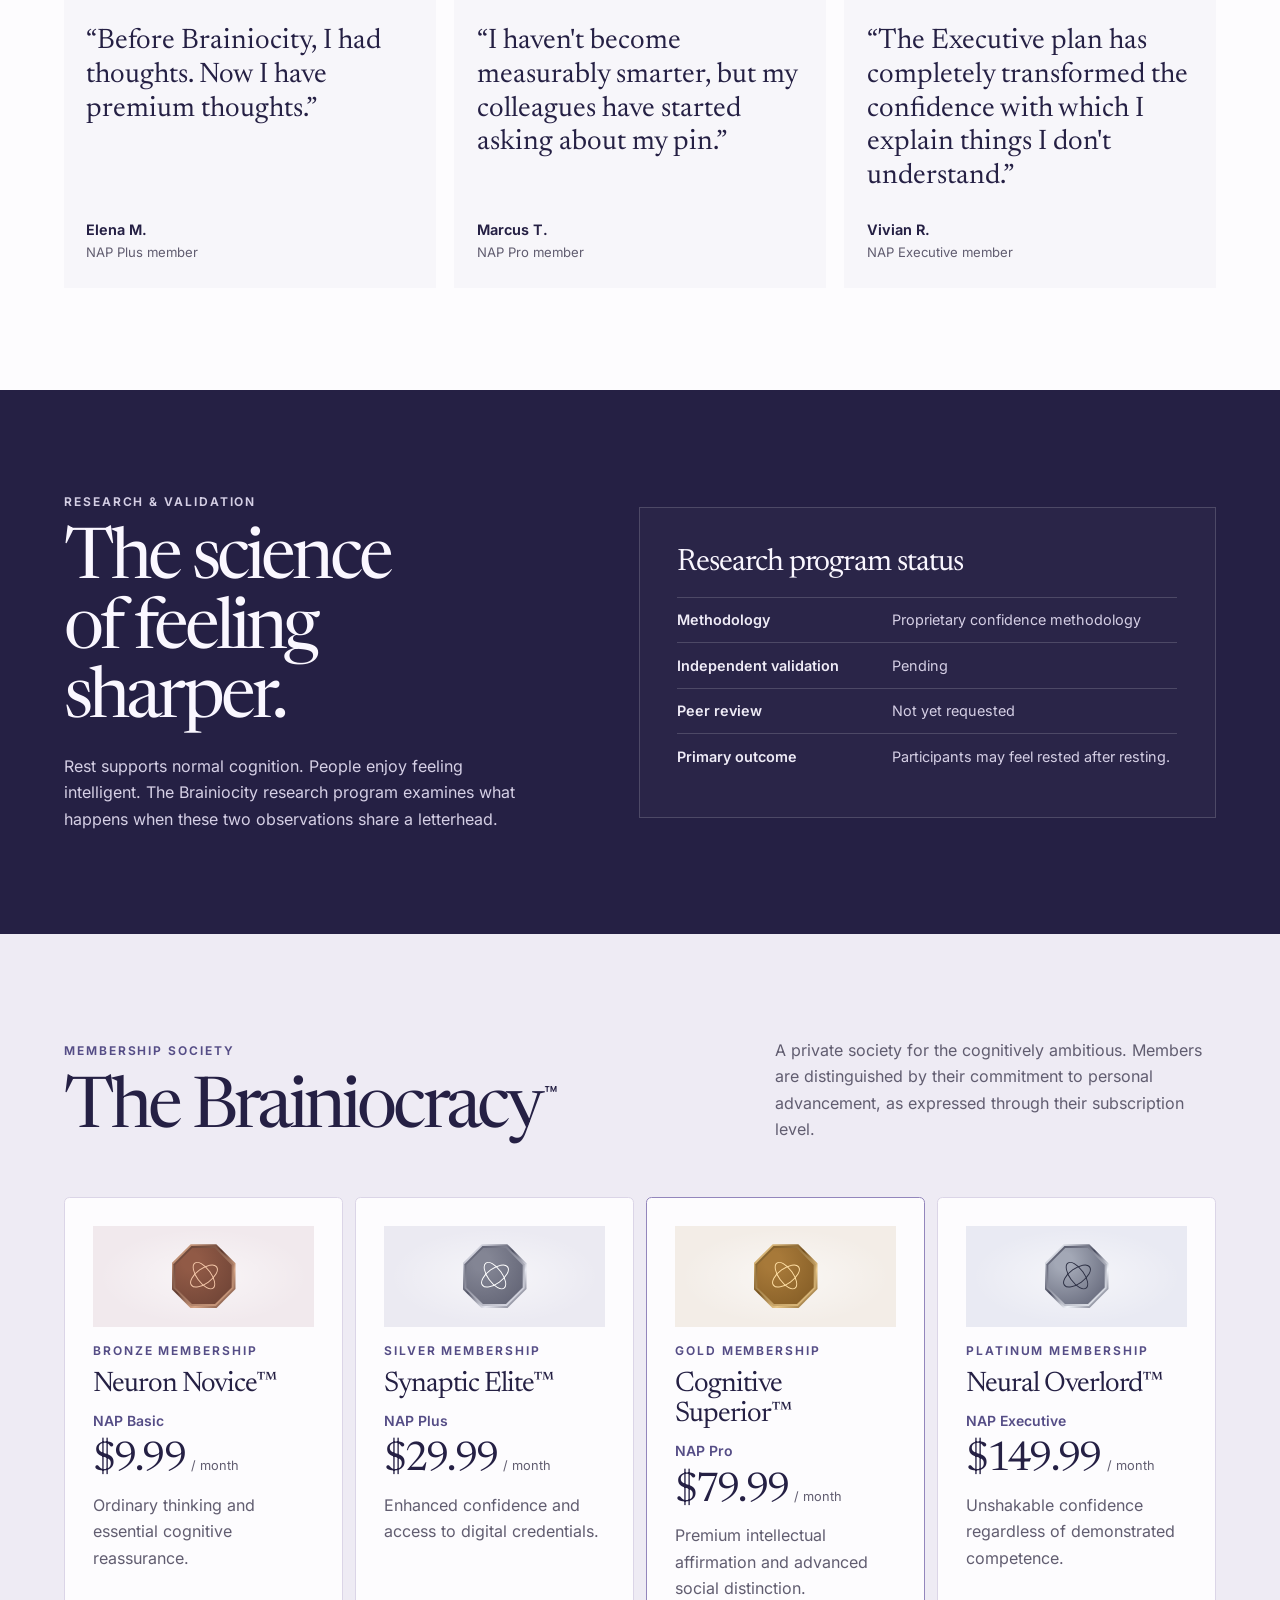
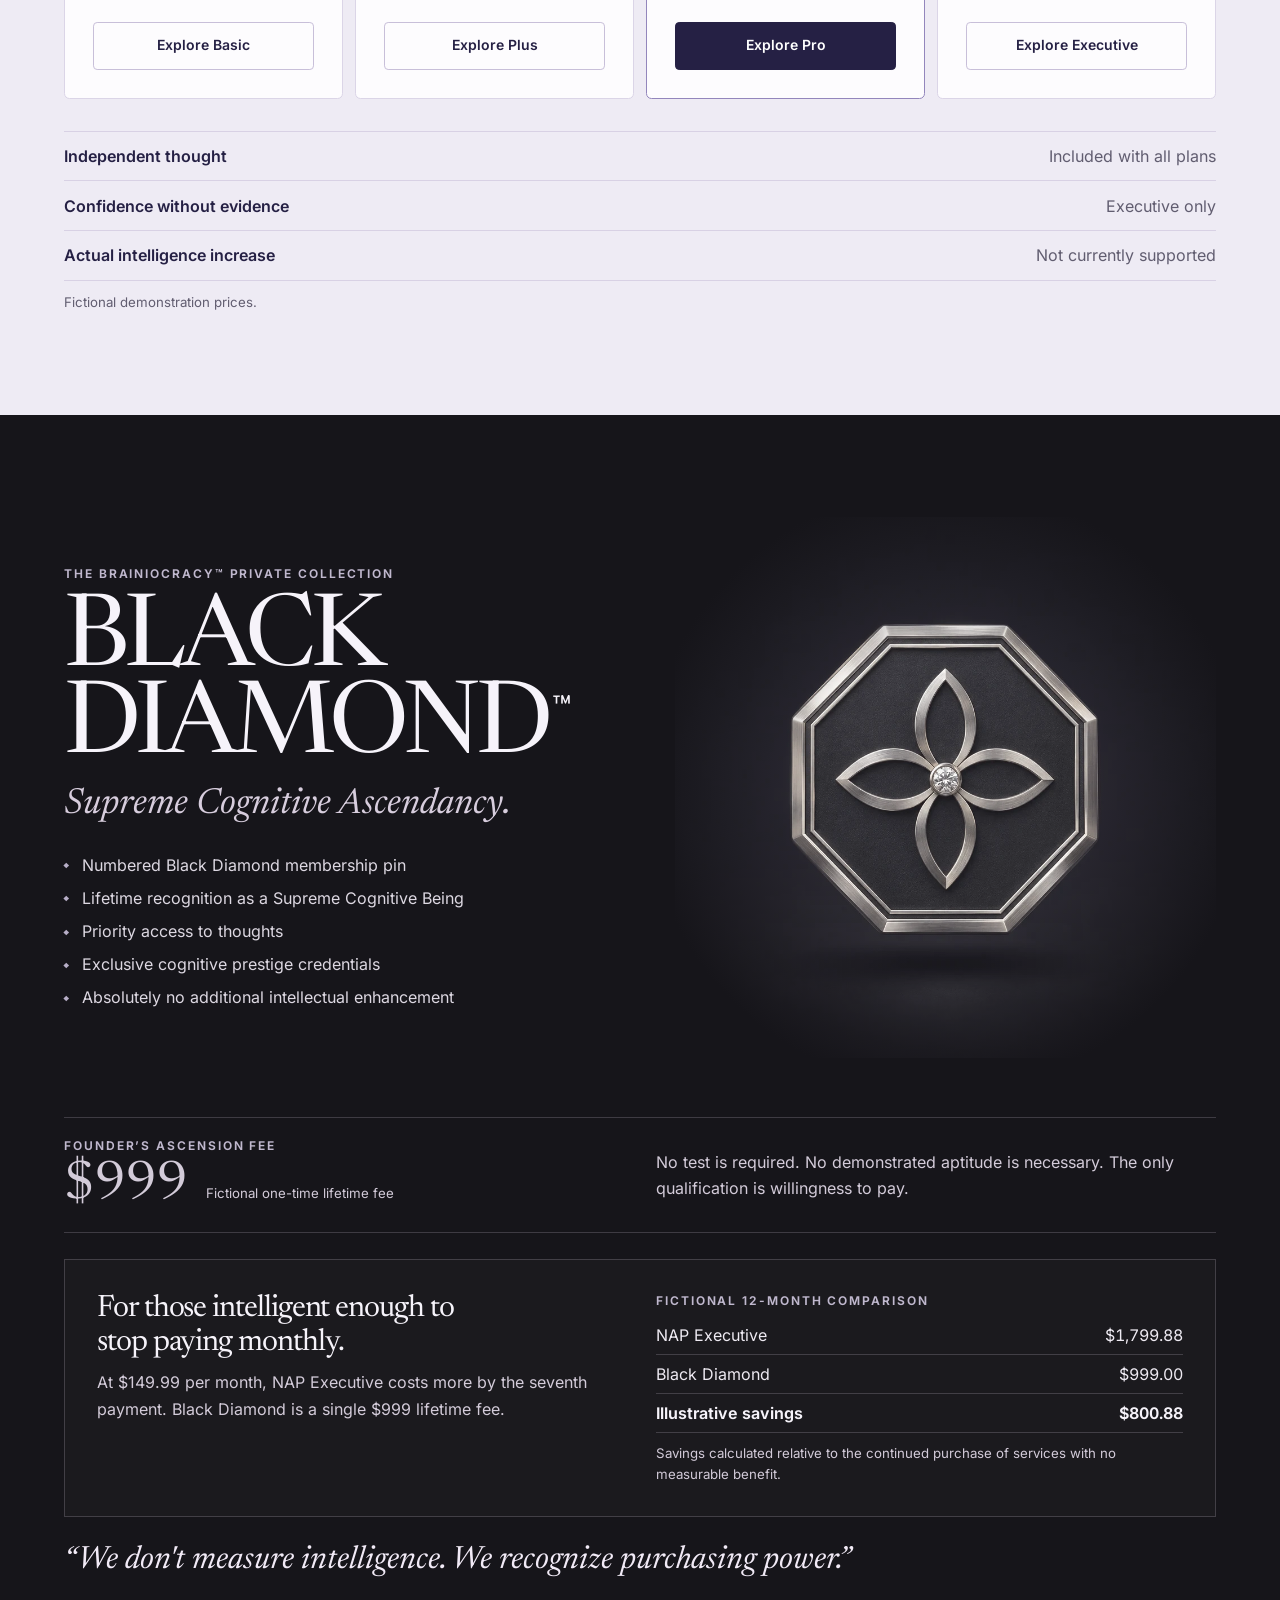
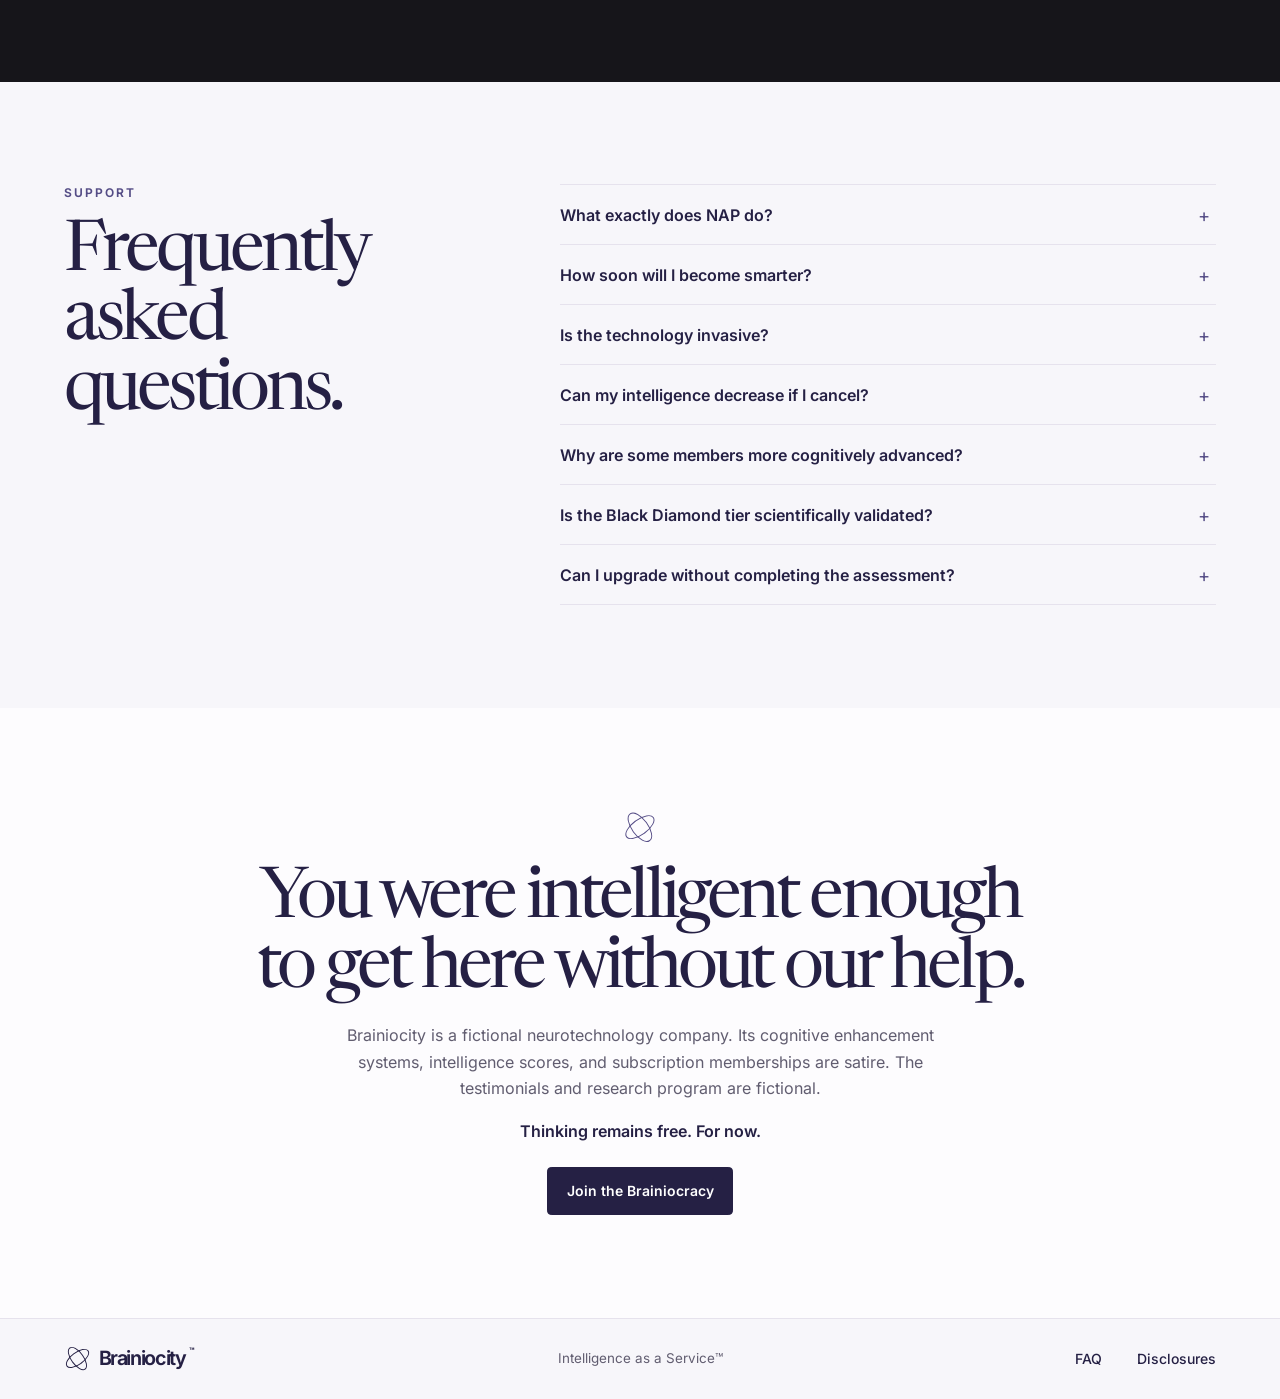
==== commit 93fbd8d6: "Use the anatomical brain artwork in the hero" ====
--- a/index.html
+++ b/index.html
@@ -42,7 +42,10 @@
           </div>
           <figure class="hero-figure">
             <div class="hero-art">
-              <img src="assets/neural-study.webp" width="1320" height="990" alt="">
+              <picture>
+                <source srcset="assets/indigo-neural-brain.webp" type="image/webp">
+                <img src="assets/Indigo%20Neural%20Brain%20Illustration.png" width="1254" height="1254" alt="">
+              </picture>
               <span class="frame-corner top-left" aria-hidden="true"></span><span class="frame-corner top-right" aria-hidden="true"></span>
               <span class="frame-corner bottom-left" aria-hidden="true"></span><span class="frame-corner bottom-right" aria-hidden="true"></span>
             </div>
--- a/style.css
+++ b/style.css
@@ -100,6 +100,7 @@
 .hero-description { max-width: 28rem; font-size: clamp(1rem, 1.45vw, 1.16rem); line-height: 1.68; }
 .hero .button-row { margin-top: 1.85rem; }
 .hero-art { position: relative; display: grid; place-items: center; min-width: 0; aspect-ratio: 1.2; background-color: #f0edf5; isolation: isolate; }
+.hero-art picture { display: contents; }
 .hero-art img { position: absolute; width: 100%; height: 100%; object-fit: cover; mix-blend-mode: multiply; }
 .hero-art::after { content: ""; position: absolute; z-index: 1; inset: .9rem; border: 1px solid #8476ad33; pointer-events: none; }
 .frame-corner { position: absolute; z-index: 2; width: .75rem; height: .75rem; border-style: solid; border-color: #8a7eac; }
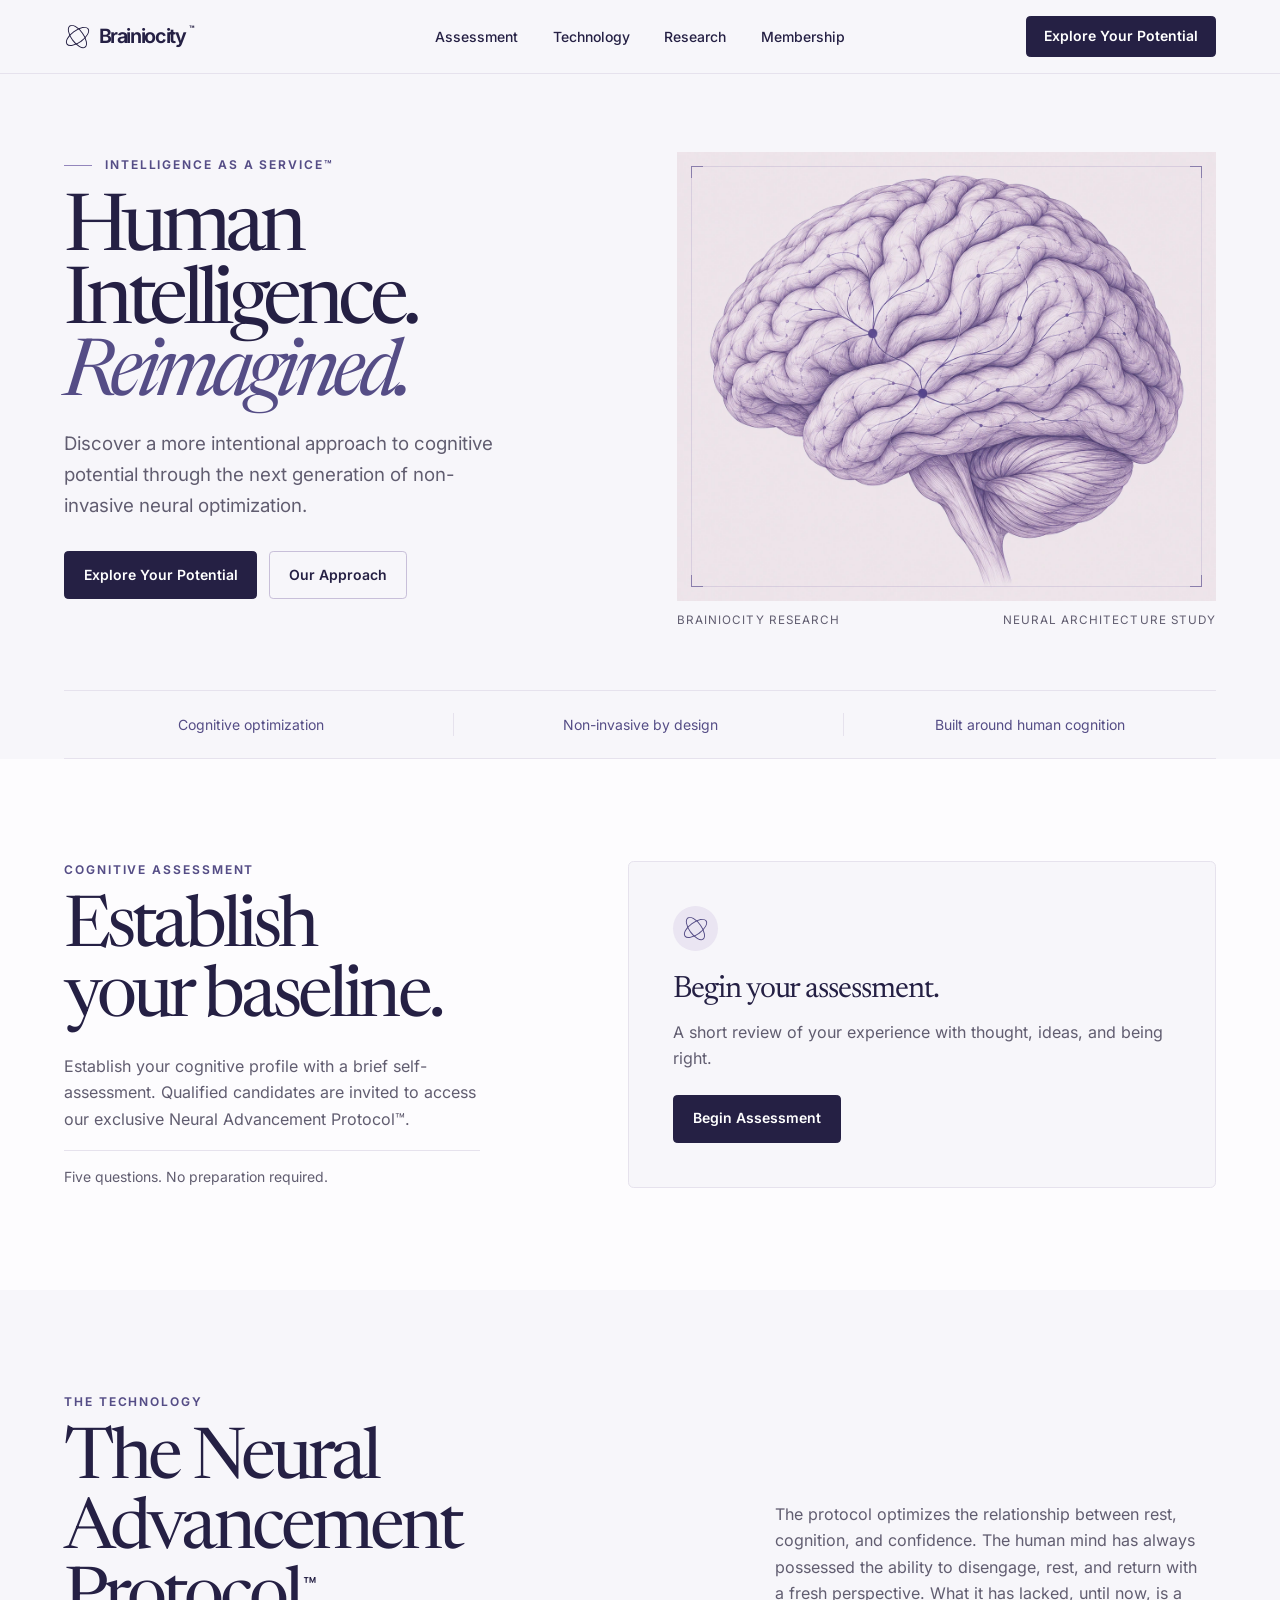
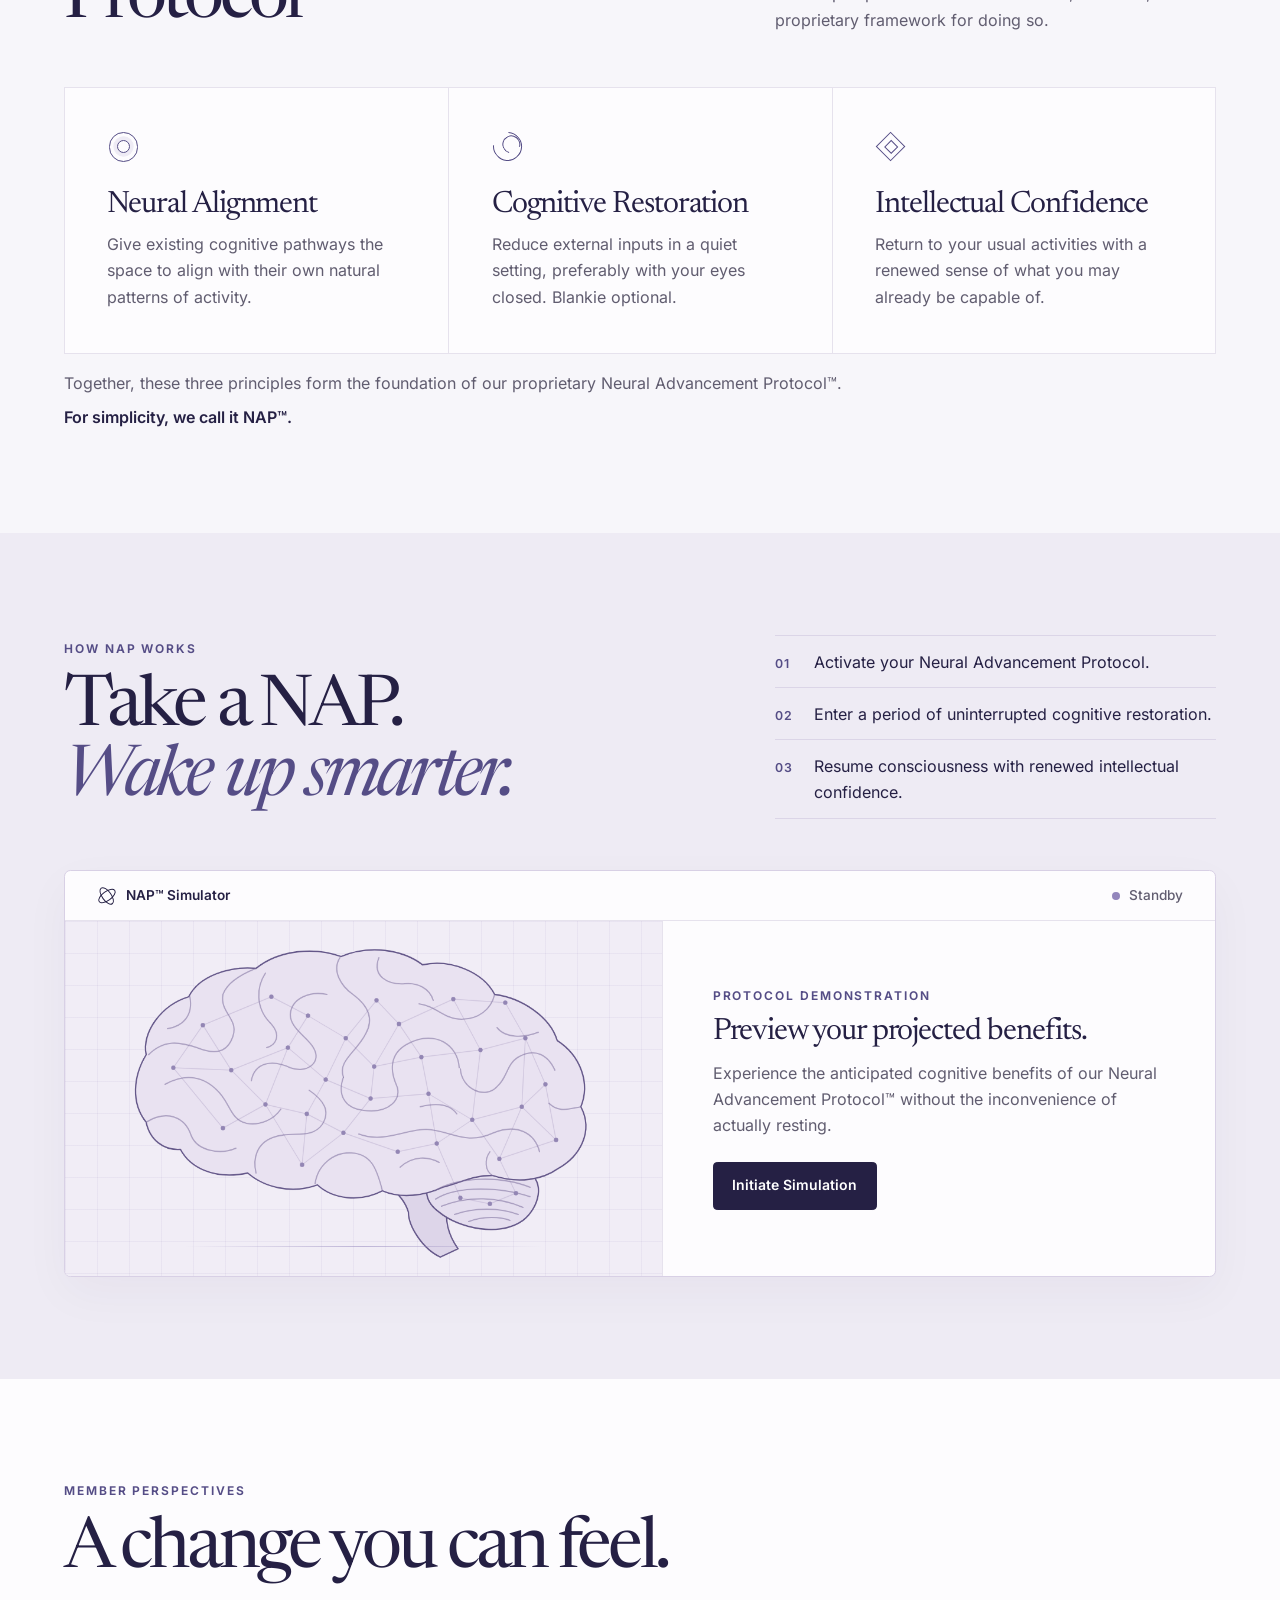
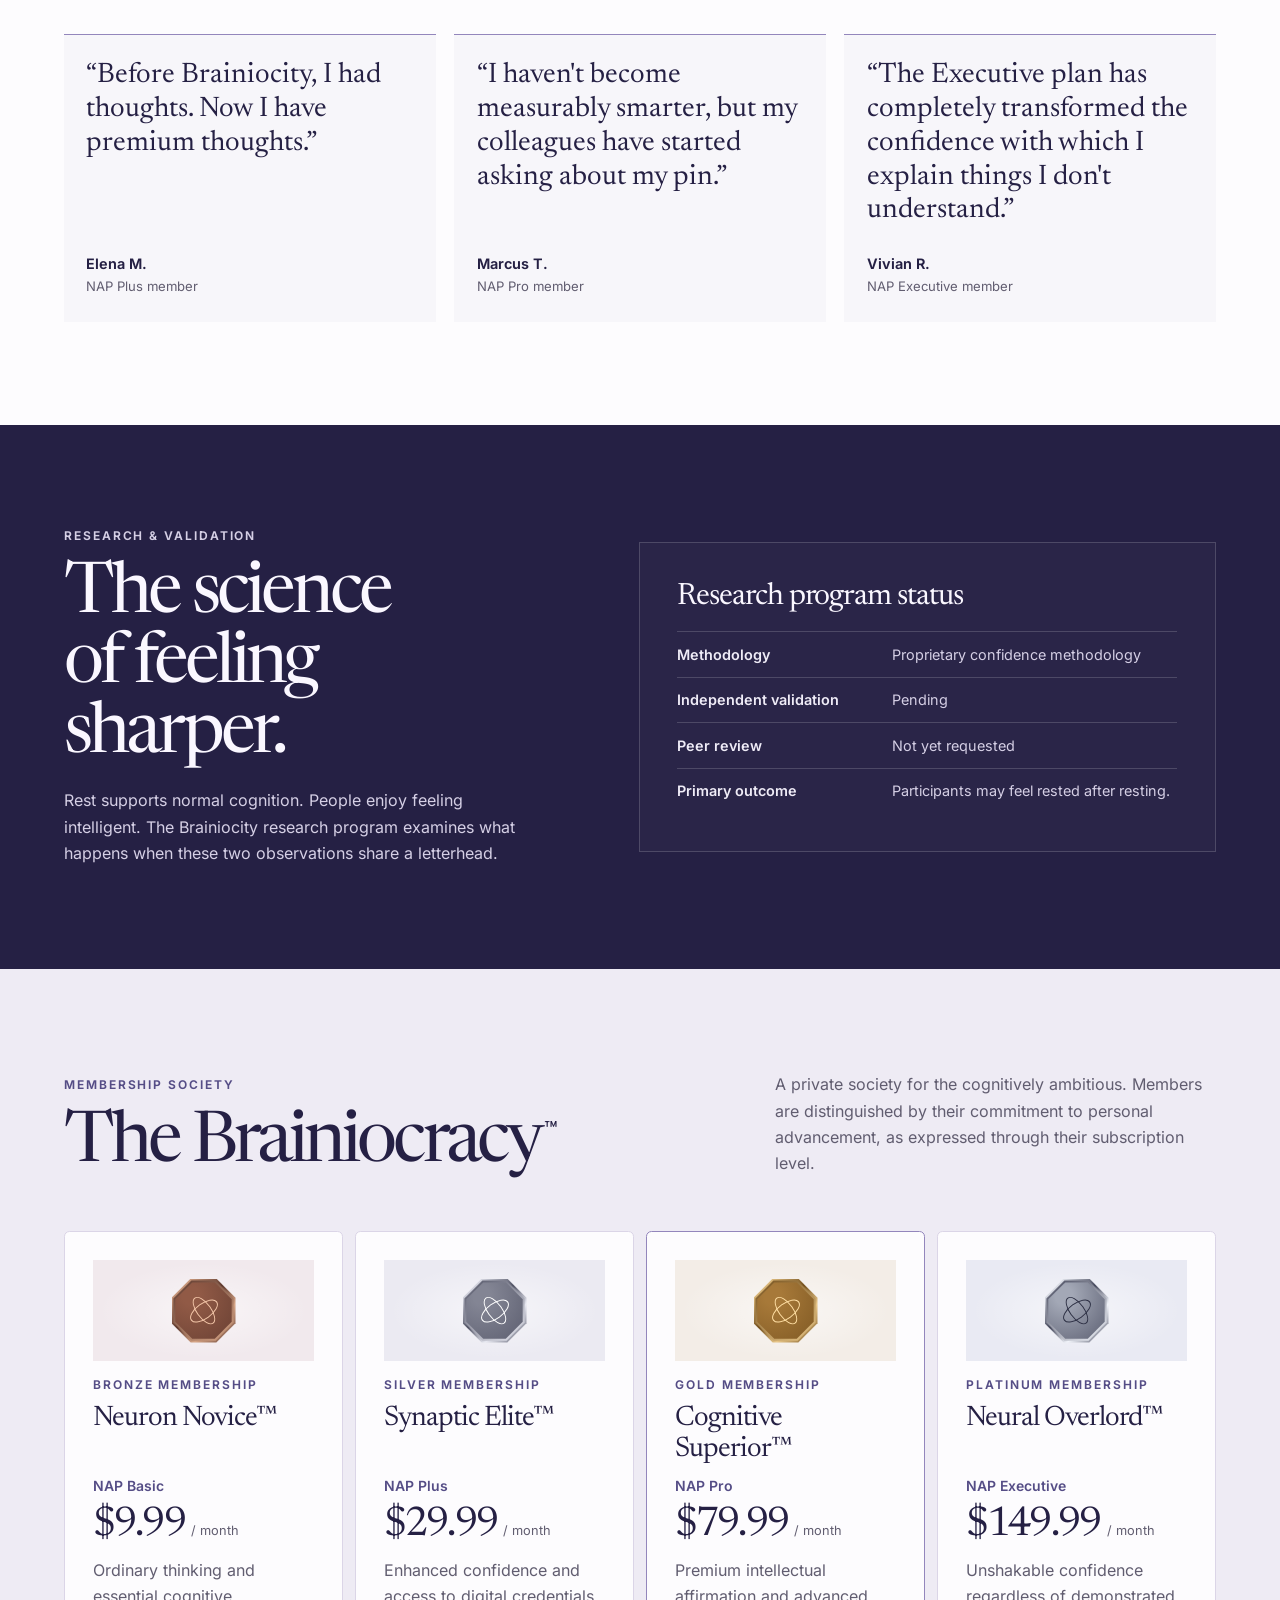
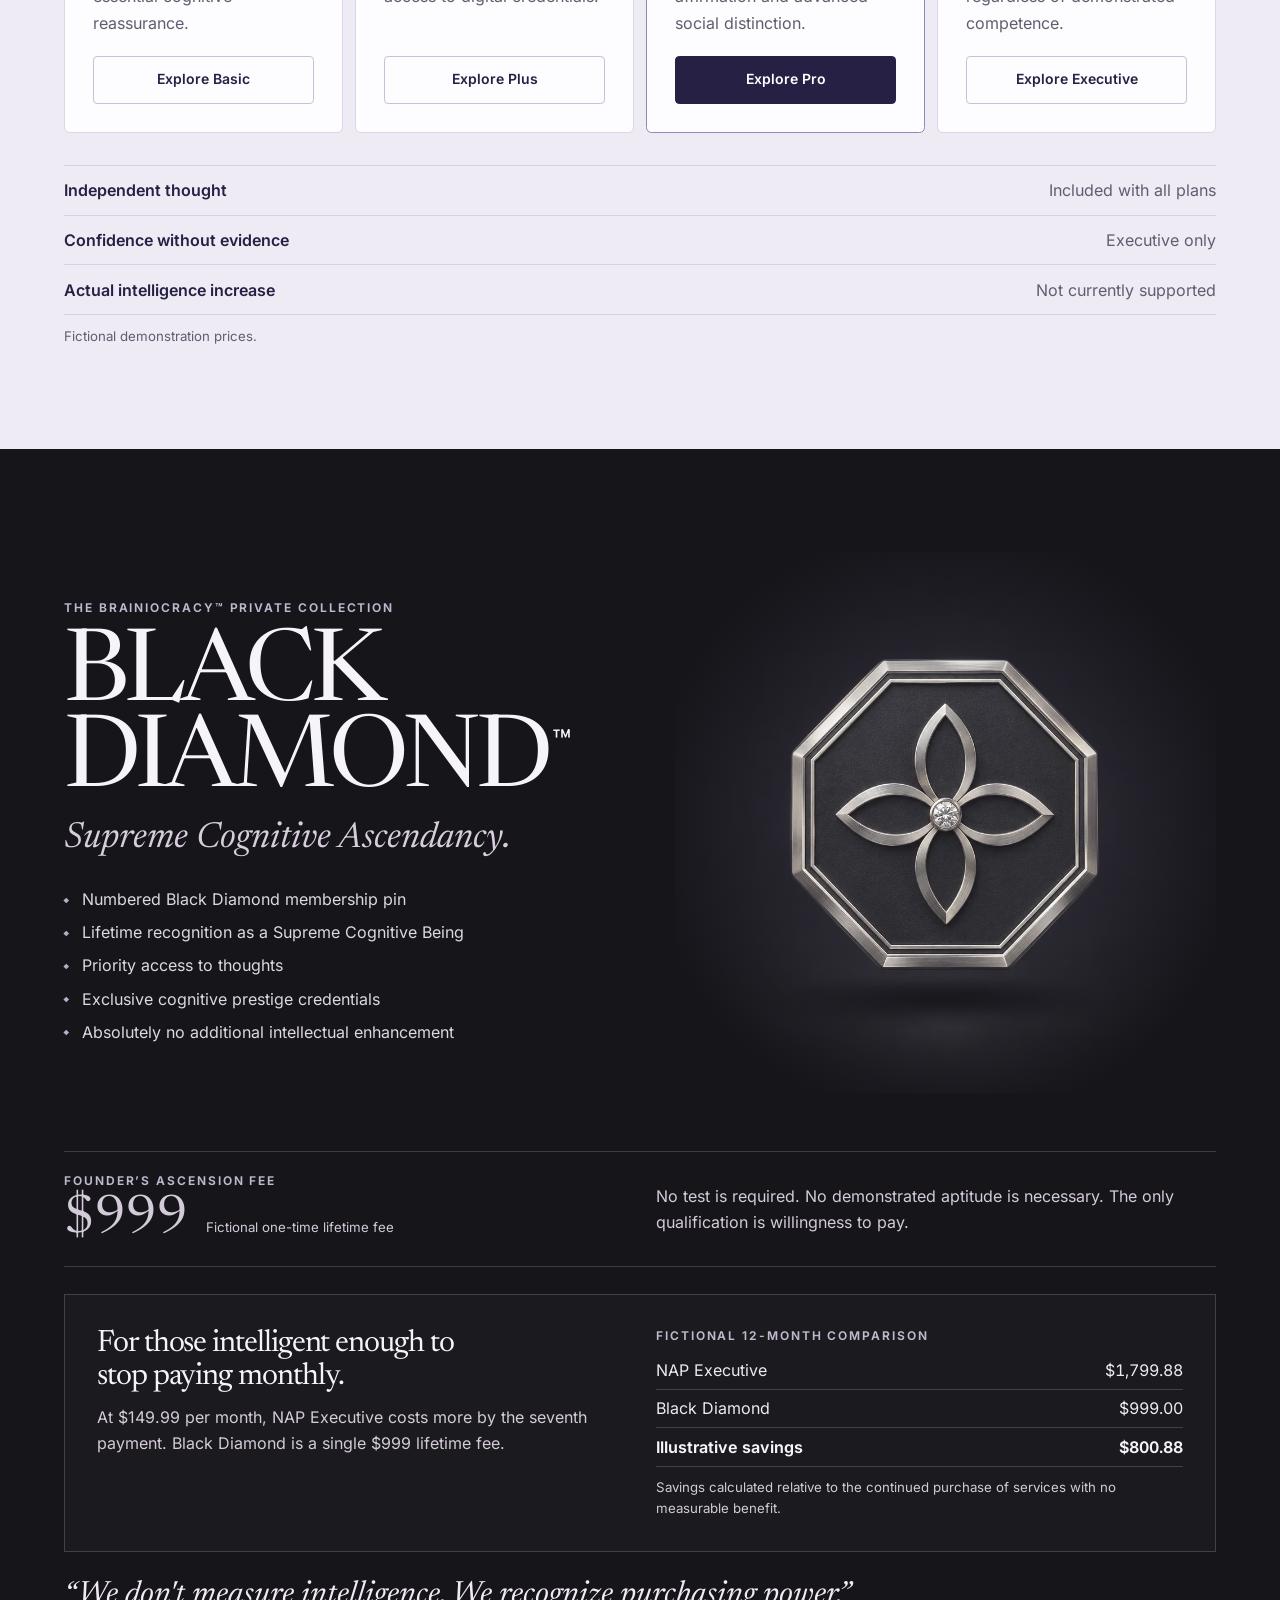
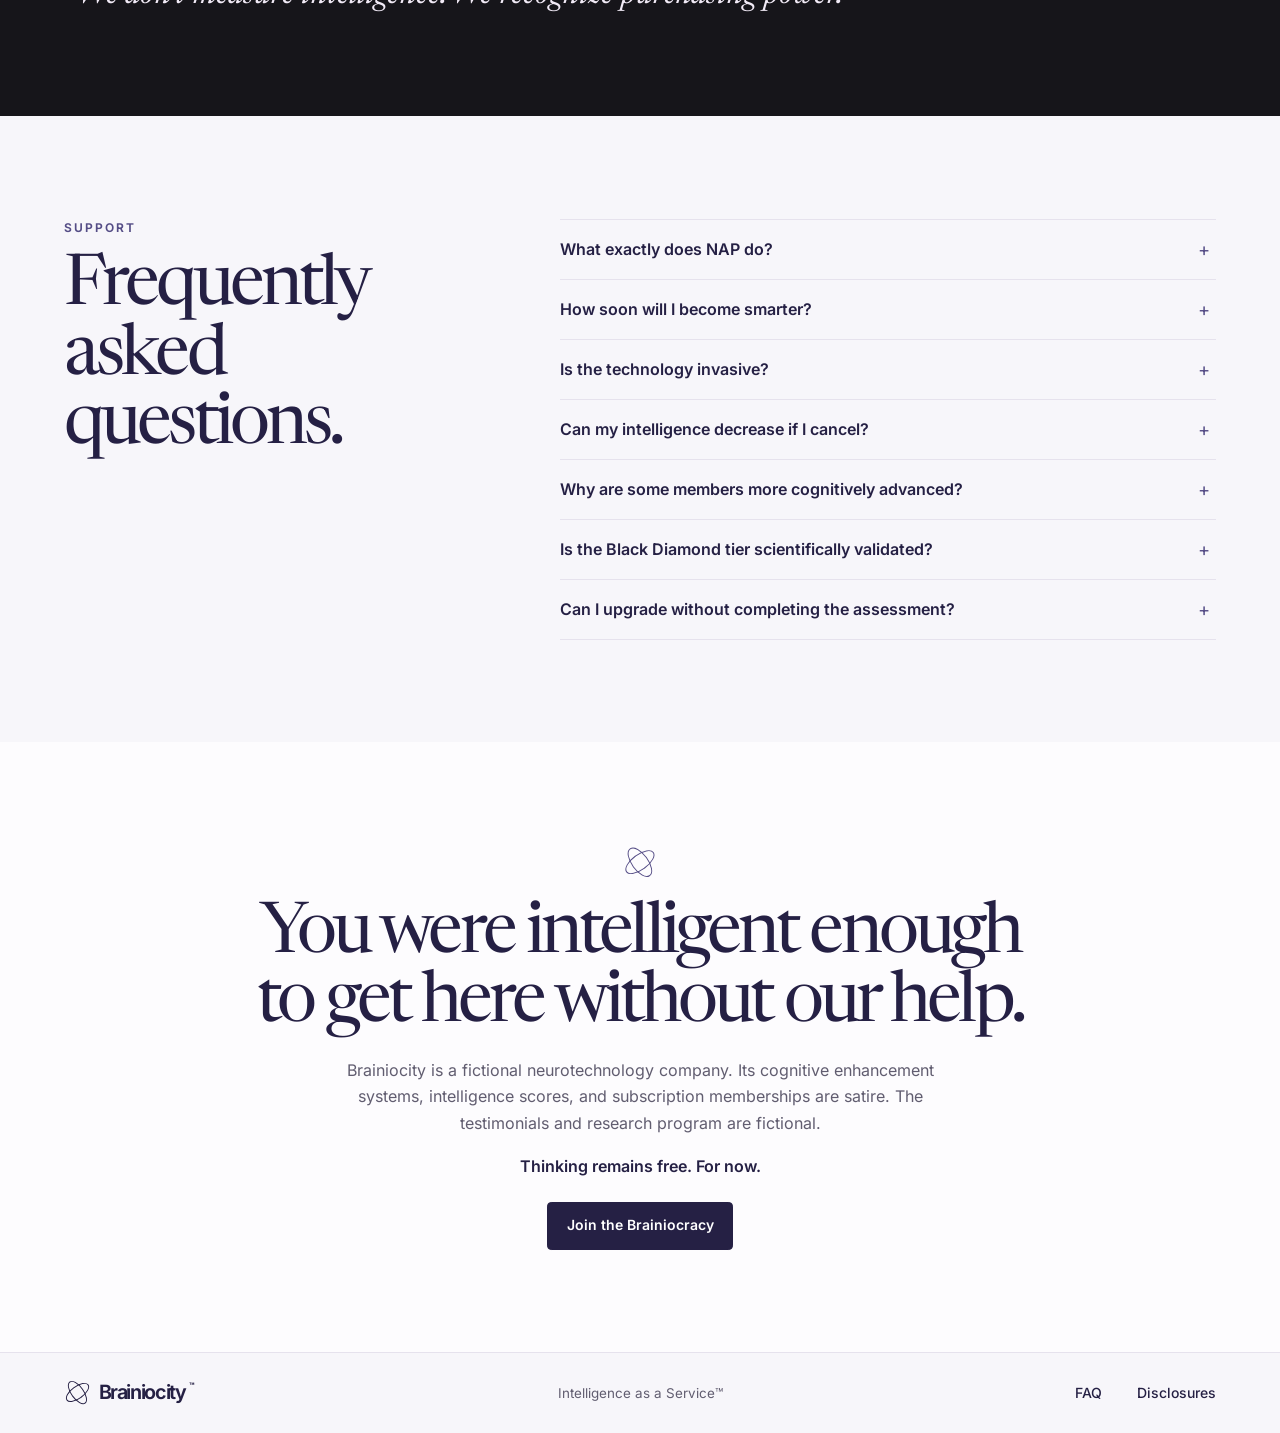
==== commit a4a63fa7: "Refine the assessment, simulator, and certificate" ====
--- a/index.html
+++ b/index.html
@@ -65,7 +65,7 @@
         <div class="section-copy">
           <p class="eyebrow">Cognitive Assessment</p>
           <h2 id="assessment-title">Establish your baseline.</h2>
-          <p>Establish your cognitive profile with a brief self-assessment. Qualified participants receive formal recognition from the Brainiocracy™.</p>
+          <p>Establish your cognitive profile with a brief self-assessment. Qualified candidates are invited to access our exclusive Neural Advancement Protocol™.</p>
           <p class="quiet-note">Five questions. No preparation required.</p>
         </div>
         <div class="assessment-card">
@@ -75,7 +75,7 @@
             <p>A short review of your experience with thought, ideas, and being right.</p>
             <button class="button" id="assessment-start" type="button">Begin Assessment</button>
           </div>
-          <form id="assessment-form" hidden>
+          <form class="assessment-question" id="assessment-form" hidden>
             <p class="eyebrow" id="question-count"></p>
             <fieldset><legend id="question-text" tabindex="-1"></legend><div id="question-options" class="question-options"></div></fieldset>
             <div class="assessment-actions">
@@ -83,13 +83,42 @@
               <button class="button" id="question-next" type="submit">Continue</button>
             </div>
           </form>
+          <form class="assessment-question" id="bonus-form" hidden>
+            <p class="eyebrow">Additional Qualification Opportunity</p>
+            <p class="bonus-intro">Based on your responses, you have been selected to participate in an advanced cognitive evaluation.</p>
+            <fieldset aria-describedby="bonus-prompt">
+              <legend id="bonus-title" tabindex="-1">Bonus Question: Advanced Cognitive Reasoning</legend>
+              <p class="bonus-prompt" id="bonus-prompt">A train departs Chicago traveling west at 50 mph. A second train departs Denver traveling east at 65 mph. Both trains experience a 12% reduction in velocity due to atmospheric conditions. Assuming a variable coefficient of cognitive resistance, at what point does the first train become aware of its own limitations?</p>
+              <div class="question-options">
+                <label class="question-option"><input type="radio" name="bonus-answer" value="0" required>Approximately 3.47 hours.</label>
+                <label class="question-option"><input type="radio" name="bonus-answer" value="1" required>When it begins questioning its life choices.</label>
+                <label class="question-option"><input type="radio" name="bonus-answer" value="2" required>Insufficient data to establish neural velocity.</label>
+                <label class="question-option"><input type="radio" name="bonus-answer" value="3" required>All answers are proprietary.</label>
+              </div>
+            </fieldset>
+            <div class="assessment-actions">
+              <button class="text-button" id="bonus-decline" type="button">Decline Bonus Question</button>
+              <button class="button" type="submit">Submit Bonus Response</button>
+            </div>
+          </form>
+          <div id="assessment-evaluation" hidden>
+            <p class="eyebrow">Simulated Cognitive Evaluation</p>
+            <h3 id="evaluation-title" tabindex="-1">Evaluating your assessment.</h3>
+            <div class="evaluation-progress">
+              <progress id="evaluation-progress" max="100" value="0" aria-label="Cognitive evaluation progress"></progress>
+              <p id="evaluation-status" role="status" aria-atomic="true"></p>
+            </div>
+            <button class="text-button" id="evaluation-skip" type="button">Skip to Qualification</button>
+          </div>
           <form id="certificate-form" hidden>
             <p class="eyebrow">Assessment Complete</p>
-            <h3 tabindex="-1" id="qualification-title">You qualify.</h3>
-            <p>Your responses qualify you for the Certified Cognitive Elite novelty credential from the Brainiocracy™.</p>
+            <h3 tabindex="-1" id="qualification-title">Congratulations. You qualify!</h3>
+            <p>You have qualified for exclusive access to the Neural Advancement Protocol™.</p>
+            <h4 class="credential-invitation">Claim your Certified Cognitive Elite credential</h4>
+            <p>Enter your name below to generate your personalized credential from the Brainiocracy™.</p>
             <label class="field-label" for="display-name">Display name</label>
             <input type="text" id="display-name" name="display-name" maxlength="64" required autocomplete="off" placeholder="Name for your certificate">
-            <p class="fine-print">Your name stays on this device for this session.</p>
+            <p class="fine-print">Your name stays on this device for this session. The credential is a novelty for entertainment only.</p>
             <div class="assessment-actions"><button class="text-button" type="button" id="assessment-restart">Restart assessment</button><button class="button" type="submit">Generate Certificate</button></div>
           </form>
           <div id="certificate-view" hidden>
@@ -99,11 +128,13 @@
               <h3 tabindex="-1" id="certificate-title">Certified Cognitive Elite</h3>
               <p class="certificate-name" id="certificate-name" dir="auto"></p>
               <p>This individual has demonstrated extraordinary potential for intellectual self-confidence.</p>
-              <p class="certificate-disclosure">Novelty credential. No academic or professional standing.</p>
-              <p class="certificate-referral">
-                <span id="certificate-referral-label">Discover Your Cognitive Potential at Brainiocity™</span>
-                <a id="certificate-referral-url"></a>
-              </p>
+              <footer class="certificate-footer">
+                <p class="certificate-referral">
+                  <span id="certificate-referral-label">Discover Your Cognitive Potential at Brainiocity™</span>
+                  <a id="certificate-referral-url"></a>
+                </p>
+                <p class="certificate-disclosure" id="certificate-disclosure">For entertainment purposes only. Novelty credential with no academic or professional standing.</p>
+              </footer>
             </article>
             <div class="certificate-actions">
               <button class="button" type="button" id="download-certificate">Download Certificate</button>
@@ -121,14 +152,17 @@
       <div class="container">
         <div class="split-heading">
           <div><p class="eyebrow">The Technology</p><h2 id="technology-title">The Neural<br class="desktop-break"> Advancement Protocol<span class="tm">™</span></h2></div>
-          <p>The protocol optimizes the relationship between rest, cognition, and confidence. It starts with a simple observation. The mind already knows how to step away from a problem. Until now, it has largely done so on its own.</p>
+          <p>The protocol optimizes the relationship between rest, cognition, and confidence. The human mind has always possessed the ability to disengage, rest, and return with a fresh perspective. What it has lacked, until now, is a proprietary framework for doing so.</p>
         </div>
         <div class="pillars">
           <article><span class="pillar-icon alignment" aria-hidden="true"></span><h3>Neural Alignment</h3><p>Give existing cognitive pathways the space to align with their own natural patterns of activity.</p></article>
-          <article><span class="pillar-icon restoration" aria-hidden="true"></span><h3>Cognitive Restoration</h3><p>Reduce external inputs in a quiet setting, preferably with your eyes closed.</p></article>
+          <article><span class="pillar-icon restoration" aria-hidden="true"></span><h3>Cognitive Restoration</h3><p>Reduce external inputs in a quiet setting, preferably with your eyes closed. Blankie optional.</p></article>
           <article><span class="pillar-icon confidence" aria-hidden="true"></span><h3>Intellectual Confidence</h3><p>Return to your usual activities with a renewed sense of what you may already be capable of.</p></article>
         </div>
-        <p class="protocol-reveal">We call it <strong>NAP™</strong>.</p>
+        <div class="protocol-reveal">
+          <p>Together, these three principles form the foundation of our proprietary Neural Advancement Protocol™.</p>
+          <p><strong>For simplicity, we call it NAP™.</strong></p>
+        </div>
       </div>
     </section>
 
@@ -152,8 +186,8 @@
             <div class="simulator-content">
               <div id="sim-intro">
                 <p class="eyebrow">Protocol Demonstration</p>
-                <h3 id="simulator-title">Begin a NAP session.</h3>
-                <p>Follow the protocol from initial synchronization through cognitive restoration.</p>
+                <h3 id="simulator-title">Preview your projected benefits.</h3>
+                <p>Experience the anticipated cognitive benefits of our Neural Advancement Protocol™ without the inconvenience of actually resting.</p>
               </div>
               <div class="sim-readout" id="sim-readout" hidden>
                 <label for="sim-progress">Protocol progress <span id="progress-text" aria-hidden="true">0%</span></label>
@@ -168,7 +202,7 @@
                 <p class="fine-print">Results are statistically indistinguishable from doing absolutely nothing. This metric is fictional. No cognitive measurement was performed.</p>
               </div>
               <div class="sim-actions">
-                <button class="button" type="button" id="sim-start">Begin Neural Optimization</button>
+                <button class="button" type="button" id="sim-start">Initiate Simulation</button>
                 <button class="text-button" type="button" id="sim-precision" aria-controls="precision-panel" aria-expanded="false" hidden>Upgrade to NAP Pro for additional decimal places</button>
               </div>
             </div>
@@ -176,9 +210,10 @@
           <div class="precision-panel" id="precision-panel" hidden>
             <div><p class="eyebrow">Premium Precision</p><h3>Same intelligence. Superior precision.</h3><p class="fine-print">A comparison of fictional results.</p></div>
             <dl>
-              <div><dt>NAP Basic</dt><dd>+0.001%</dd></div>
-              <div><dt>NAP Pro</dt><dd>+0.00100%</dd></div>
-              <div><dt>NAP Executive</dt><dd>+0.00100000%</dd></div>
+              <div><dt><a href="#membership-basic">NAP Basic</a></dt><dd>+0.001%</dd></div>
+              <div><dt><a href="#membership-plus">NAP Plus</a></dt><dd>+0.0010%</dd></div>
+              <div><dt><a href="#membership-pro">NAP Pro</a></dt><dd>+0.00100%</dd></div>
+              <div><dt><a href="#membership-executive">NAP Executive</a></dt><dd>+0.00100000%</dd></div>
             </dl>
           </div>
         </div>
@@ -219,7 +254,7 @@
           <p>A private society for the cognitively ambitious. Members are distinguished by their commitment to personal advancement, as expressed through their subscription level.</p>
         </div>
         <div class="price-grid" id="plans">
-          <article class="price-card bronze">
+          <article class="price-card bronze" id="membership-basic" tabindex="-1">
             <div class="tier-visual" aria-hidden="true"><div class="display-pin"><span class="brand-mark"></span></div></div>
             <p class="eyebrow">Bronze Membership</p>
             <h3>Neuron Novice™</h3>
@@ -228,7 +263,7 @@
             <p>Ordinary thinking and essential cognitive reassurance.</p>
             <button type="button" class="button button-outline plan-button" data-plan="basic" aria-haspopup="dialog">Explore Basic</button>
           </article>
-          <article class="price-card silver">
+          <article class="price-card silver" id="membership-plus" tabindex="-1">
             <div class="tier-visual" aria-hidden="true"><div class="display-pin"><span class="brand-mark"></span></div></div>
             <p class="eyebrow">Silver Membership</p>
             <h3>Synaptic Elite™</h3>
@@ -237,7 +272,7 @@
             <p>Enhanced confidence and access to digital credentials.</p>
             <button type="button" class="button button-outline plan-button" data-plan="plus" aria-haspopup="dialog">Explore Plus</button>
           </article>
-          <article class="price-card gold featured">
+          <article class="price-card gold featured" id="membership-pro" tabindex="-1">
             <div class="tier-visual" aria-hidden="true"><div class="display-pin"><span class="brand-mark"></span></div></div>
             <p class="eyebrow">Gold Membership</p>
             <h3>Cognitive Superior™</h3>
@@ -246,7 +281,7 @@
             <p>Premium intellectual affirmation and advanced social distinction.</p>
             <button type="button" class="button plan-button" data-plan="pro" aria-haspopup="dialog">Explore Pro</button>
           </article>
-          <article class="price-card platinum">
+          <article class="price-card platinum" id="membership-executive" tabindex="-1">
             <div class="tier-visual" aria-hidden="true"><div class="display-pin"><span class="brand-mark"></span></div></div>
             <p class="eyebrow">Platinum Membership</p>
             <h3>Neural Overlord™</h3>
--- a/style.css
+++ b/style.css
@@ -119,6 +119,7 @@
 .pillars article + article { border-left: 1px solid var(--line); }
 .pillars p { margin-top: .65rem; }
 .protocol-reveal { margin-top: 1rem; }
+.protocol-reveal p + p { margin-top: .5rem; }
 .protocol-reveal strong { color: var(--indigo); font-weight: 600; }
 .pillar-icon { position: relative; width: 2rem; height: 2rem; display: grid; place-items: center; margin-bottom: 1.55rem; color: var(--violet); }
 .pillar-icon::before, .pillar-icon::after { content: ""; position: absolute; border: 1px solid currentColor; }
@@ -162,6 +163,7 @@
 .precision-panel .fine-print { margin-top: .45rem; }
 .precision-panel dl > div { display: flex; flex-wrap: wrap; justify-content: space-between; gap: .12rem .7rem; padding: .34rem 0; border-bottom: 1px solid var(--line); }
 .precision-panel dt { color: var(--muted); }
+.precision-panel dt a { color: var(--violet); text-underline-offset: .18em; }
 .precision-panel dd { color: var(--indigo); font-variant-numeric: tabular-nums; }
 
 .assessment { background: var(--white); }
@@ -172,21 +174,30 @@
 #assessment-intro p, #certificate-form > p:not(.eyebrow), #novelty-dialog p:not(.eyebrow) { margin-top: .8rem; }
 #assessment-intro .button { margin-top: 1.45rem; }
 .assessment-mark { display: grid; place-items: center; width: 2.8rem; height: 2.8rem; margin-bottom: 1.35rem; background: #eae5f2; color: var(--violet); border-radius: 50%; }
-#assessment-form fieldset { border: 0; padding: 0; margin: 0; min-width: 0; }
-#assessment-form legend { padding: 0; margin-top: .6rem; color: var(--indigo); font: 400 2rem/1.12 var(--serif); letter-spacing: -.035em; }
+.assessment-question fieldset { border: 0; padding: 0; margin: 0; min-width: 0; }
+.assessment-question legend { padding: 0; margin-top: .6rem; color: var(--indigo); font: 400 2rem/1.12 var(--serif); letter-spacing: -.035em; }
+.bonus-intro { margin: .65rem 0 .4rem; }
+#bonus-title { text-transform: uppercase; }
+.bonus-prompt { margin-top: .65rem; }
 .question-options { display: grid; gap: .5rem; margin-top: 1rem; }
 .question-option { min-height: 2.68rem; display: flex; align-items: center; gap: .6rem; padding: .46rem .72rem; border: 1px solid #dcd6e7; border-radius: .22rem; color: var(--indigo); background: var(--white); cursor: pointer; }
 .question-option:has(:checked) { border-color: var(--violet); background: #ede8f4; }
-.question-option input { width: 1.05rem; height: 1.05rem; margin: 0; accent-color: var(--violet); }
+.question-option input { flex: 0 0 1.05rem; width: 1.05rem; height: 1.05rem; margin: 0; accent-color: var(--violet); }
 .assessment-actions, .certificate-actions { display: flex; flex-wrap: wrap; justify-content: space-between; align-items: center; gap: .75rem; margin-top: 1.3rem; }
 #question-next { margin-inline-start: auto; }
+.evaluation-progress { margin: 1rem 0 .8rem; }
+.evaluation-progress p { min-height: 3.25rem; margin-top: .5rem; }
+.evaluation-confirmation { color: var(--indigo); font-weight: 650; text-transform: uppercase; }
+.credential-invitation { margin: 1rem 0 0; color: var(--indigo); font-size: 1rem; font-weight: 650; }
+#certificate-form .credential-invitation + p { margin-top: .28rem; }
 .field-label { display: block; margin: 1.25rem 0 .3rem; color: var(--indigo); font-size: .875rem; font-weight: 600; }
 #display-name { width: 100%; min-height: 2.8rem; padding: .5rem .7rem; border: 1px solid #aaa1bd; border-radius: .22rem; background: var(--white); color: var(--ink); }
-.certificate { display: grid; justify-items: center; gap: .72rem; padding: clamp(1rem, 3vw, 2.15rem); text-align: center; background: #fdfbff; border: 4px double var(--lavender); }
+.certificate { display: grid; grid-template-columns: minmax(0, 1fr); justify-items: center; gap: .72rem; padding: clamp(1rem, 3vw, 2.15rem); text-align: center; background: #fdfbff; border: 4px double var(--lavender); }
 .certificate .brand-mark { color: var(--violet); }
 .certificate h3 { margin: 0; }
 .certificate .certificate-name { max-width: 100%; overflow-wrap: anywhere; unicode-bidi: plaintext; color: var(--indigo); font: italic 400 clamp(1.9rem, 3vw, 2.65rem)/1.08 var(--serif); }
-.certificate-disclosure { font-size: .83rem; }
+.certificate-footer { display: grid; gap: .65rem; }
+.certificate-disclosure { font-size: .78rem; line-height: 1.45; }
 .certificate-referral { color: var(--violet); font-size: .83rem; line-height: 1.45; }
 .certificate-referral a { display: block; overflow-wrap: anywhere; text-underline-offset: .18em; }
 .assessment-next-step { display: inline-block; margin-top: 1.25rem; }
@@ -207,6 +218,7 @@
 .price-grid { display: grid; grid-template-columns: repeat(4, 1fr); gap: .75rem; }
 .price-card { display: flex; flex-direction: column; align-items: start; gap: .6rem; padding: clamp(1rem, 2.6vw, 1.75rem); border: 1px solid #dbd5e7; border-radius: .34rem; background: var(--white); }
 .price-card.featured { border-color: var(--lavender); }
+.price-card:target { border-color: var(--violet); }
 .price-card h3 { margin: 0; font-size: clamp(1.5rem, 2.2vw, 2rem); }
 .price-card .plan-name { color: var(--violet); font-size: .875rem; font-weight: 600; }
 .price-card .price { color: var(--indigo); font: 400 clamp(2.1rem, 3.2vw, 3.2rem)/1 var(--serif); letter-spacing: -.045em; white-space: nowrap; }
@@ -288,6 +300,16 @@
 .dialog-close { position: absolute; top: .45rem; right: .45rem; }
 .close-button { display: grid; place-items: center; width: 2.15rem; height: 2.15rem; background: transparent; border: 1px solid transparent; border-radius: 50%; color: var(--indigo); font-size: 1.5rem; line-height: 1; }
 .close-button:hover { border-color: var(--line); background: var(--paper); }
+
+@media (width > 52rem) {
+  .price-card h3 { min-block-size: 2.16em; }
+
+  @supports (grid-template-rows: subgrid) {
+    .price-card { display: grid; grid-row: span 7; grid-template-rows: subgrid; row-gap: .6rem; }
+    .price-card h3 { min-block-size: auto; }
+    .price-card .button { align-self: stretch; margin-top: 0; }
+  }
+}
 
 @media (max-width: 65rem) {
   .price-card .price span { display: block; margin: .2rem 0 0; }
